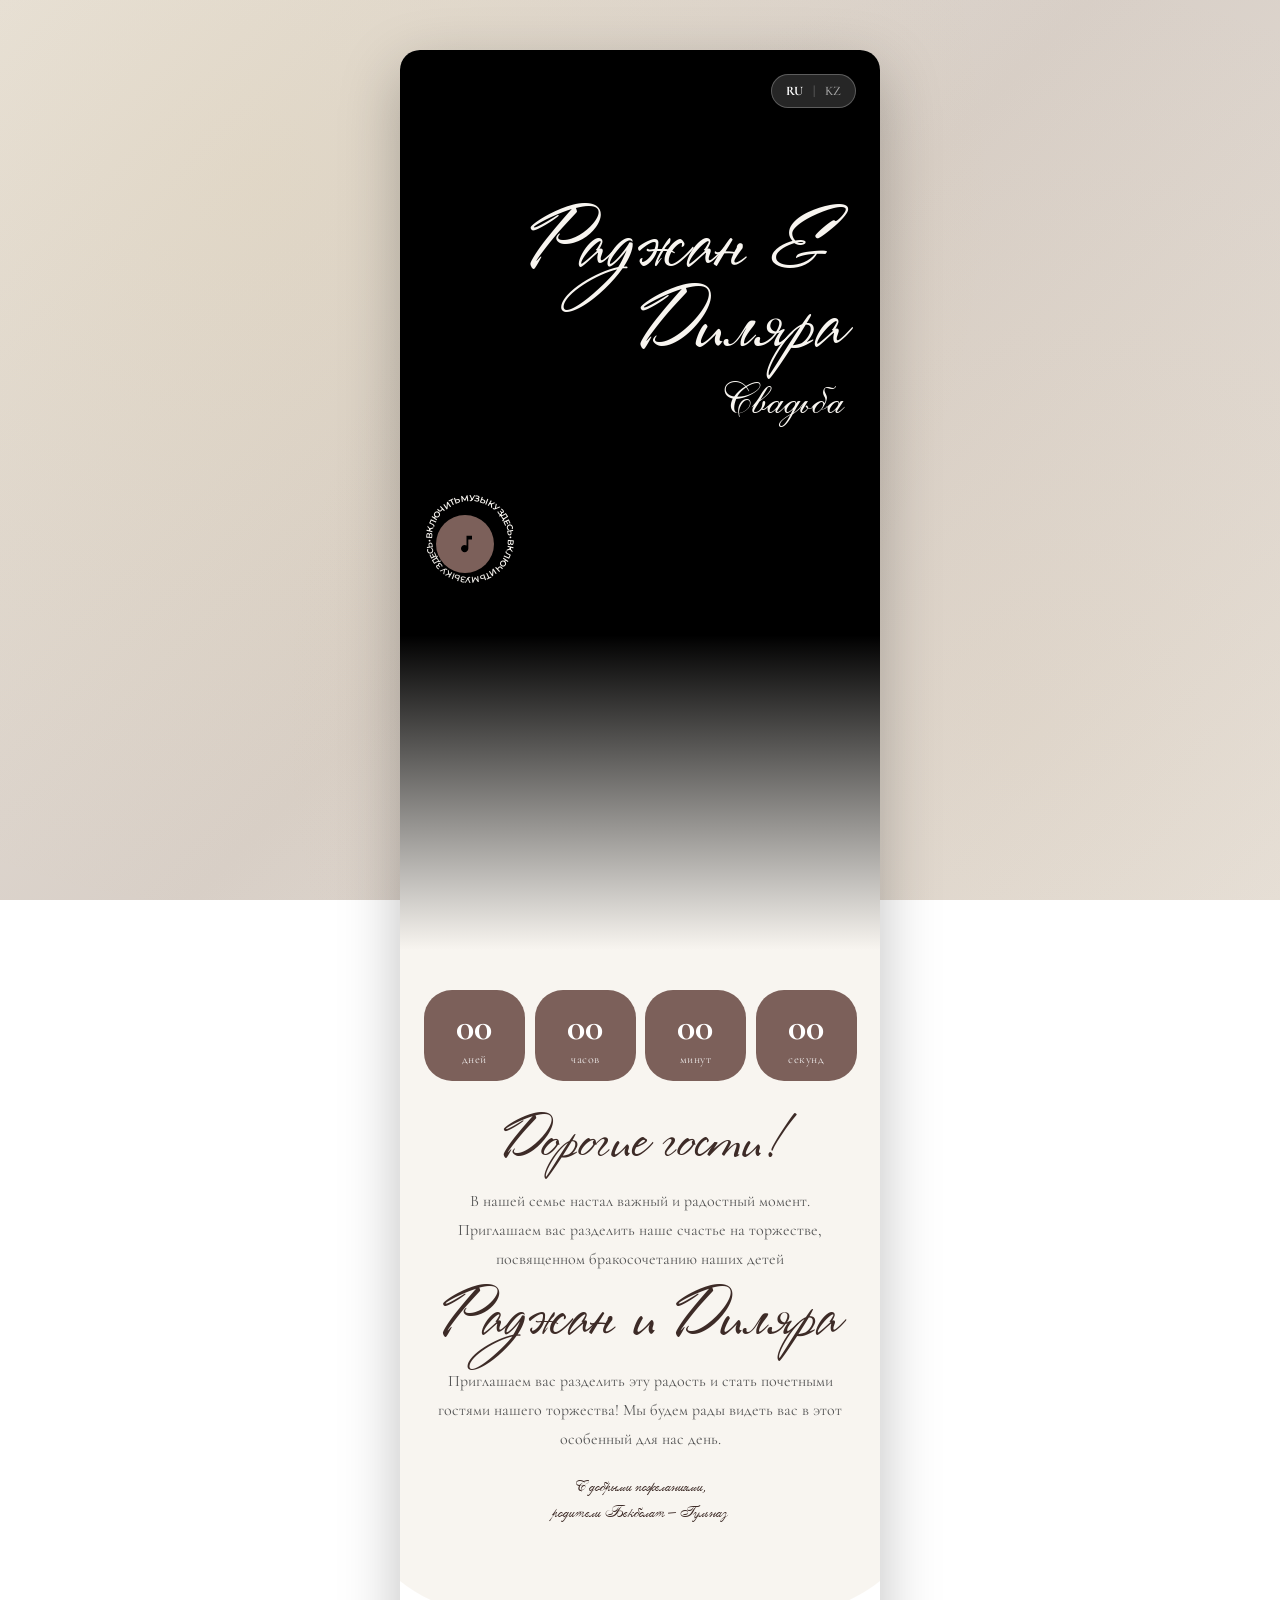
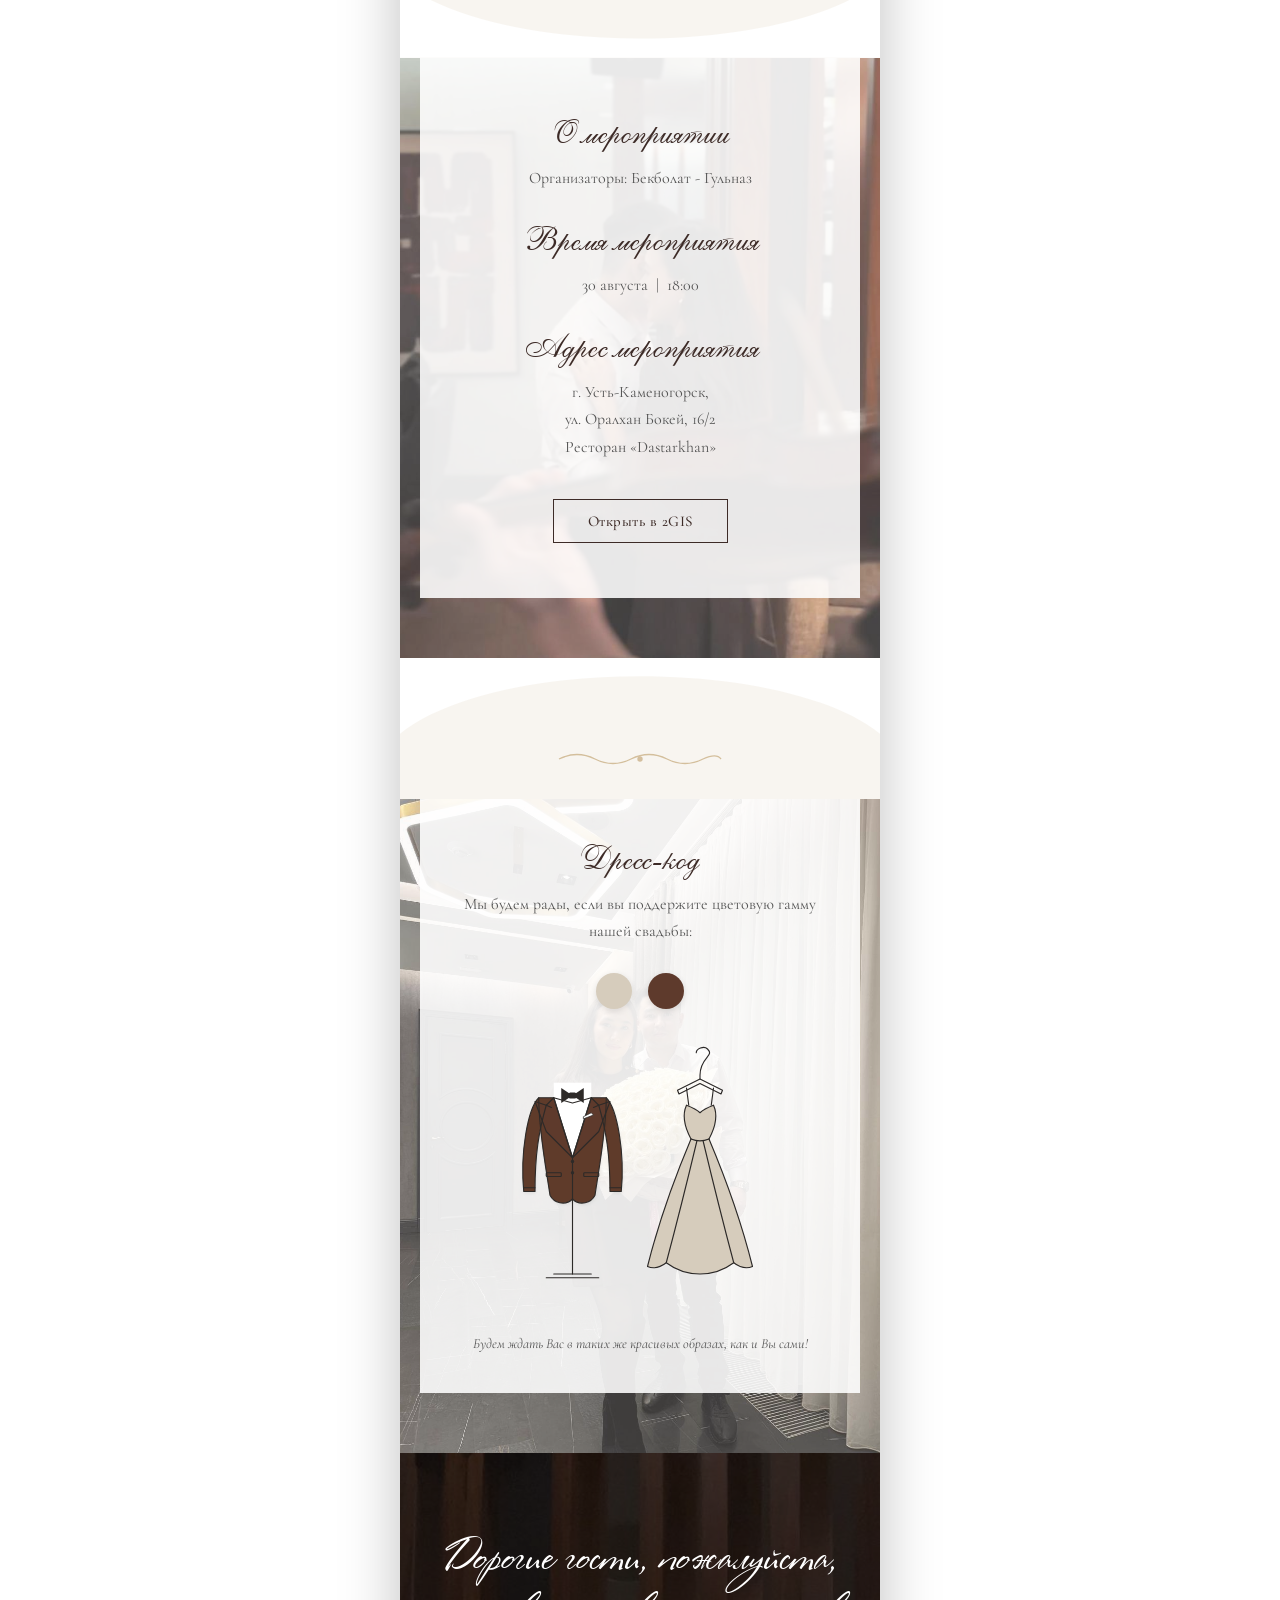
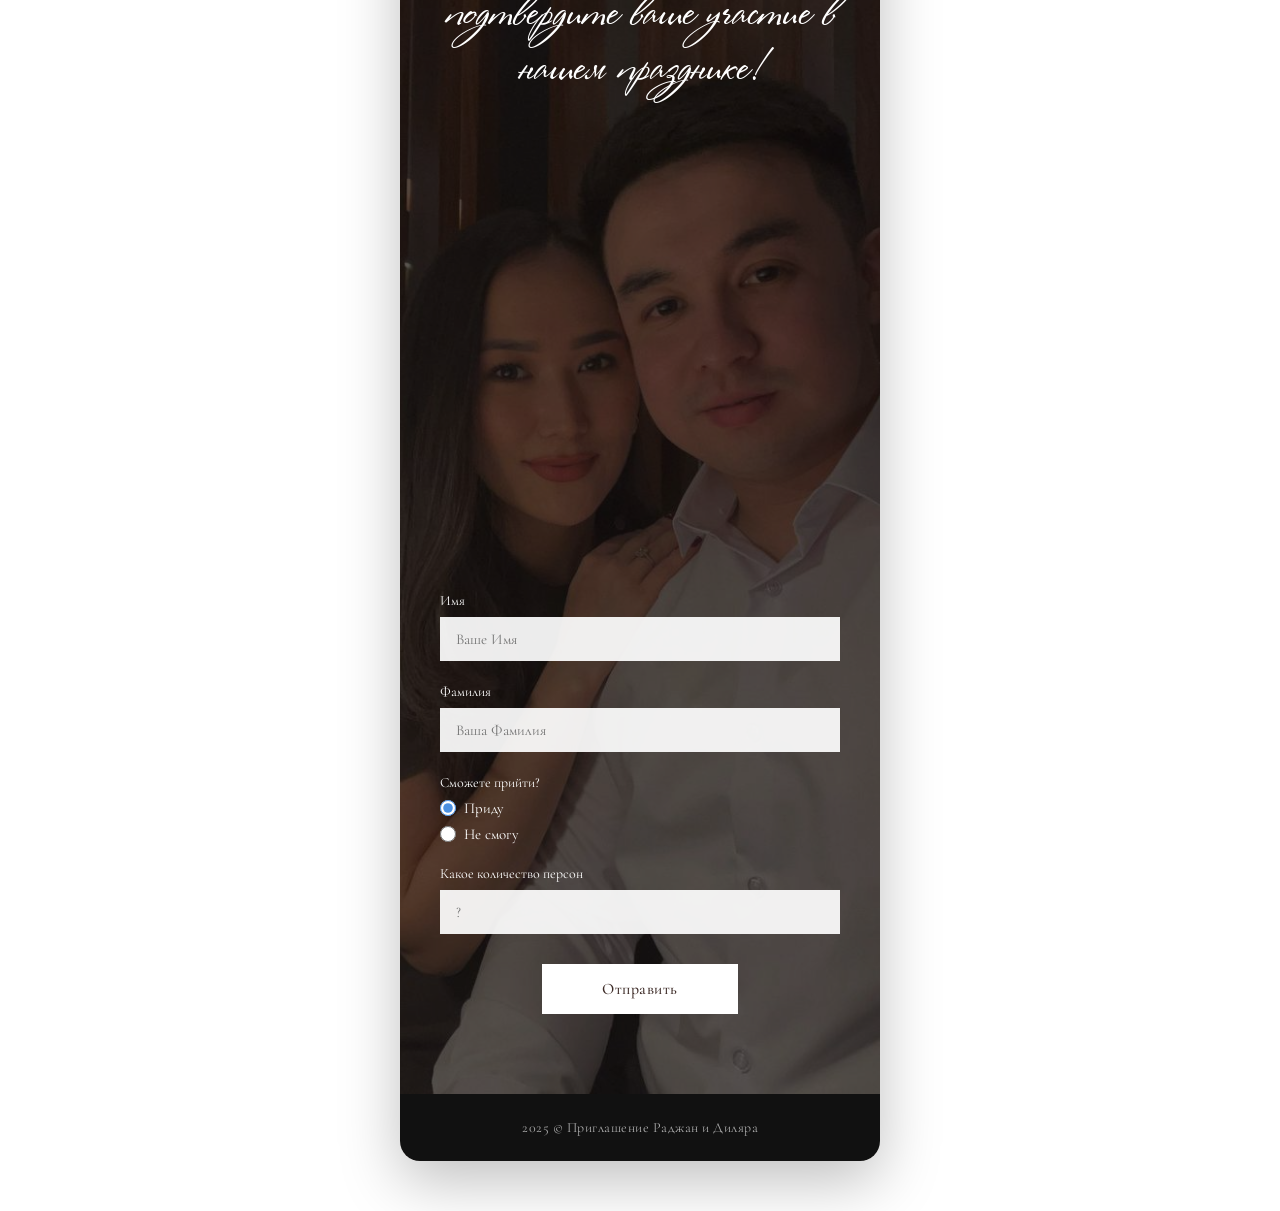
==== index.html @ 09e5c639 "Add files via upload" ====
<!DOCTYPE html>
<html lang="ru">

<head>
    <meta charset="UTF-8">
    <meta name="viewport" content="width=device-width, initial-scale=1.0">
    <title>Свадьба - Раджан и Диляра</title>
    <meta name="description" content="Уважаемые гости! Приглашаем вас на свадьбу Раджана и Диляры. Чтобы увидеть приглашение просим вас нажать на ссылку и листать вниз">
    
    <!-- Open Graph / Social Media -->
    <meta property="og:type" content="website">
    <meta property="og:title" content="Свадьба Раджана и Диляры">
    <meta property="og:description" content="Уважаемые гости! Приглашаем вас на свадьбу Раджана и Диляры. Чтобы увидеть приглашение просим вас нажать на ссылку и листать вниз">
    <meta property="og:image" content="photo11.jpg">

    <!-- Google Fonts -->
    <link rel="preconnect" href="https://fonts.googleapis.com">
    <link rel="preconnect" href="https://fonts.gstatic.com" crossorigin>
    <link
        href="https://fonts.googleapis.com/css2?family=Cormorant+Garamond:ital,wght@0,400;0,500;0,600;0,700;1,400&family=Great+Vibes&family=Marck+Script&family=Playfair+Display:ital,wght@0,400;0,600;1,400&family=Montserrat:wght@300;400;500;600&display=swap"
        rel="stylesheet">

    <link rel="stylesheet" href="style.css">
</head>

<body>
    <div class="app-container">

        <!-- ===== LANGUAGE SWITCHER ===== -->
        <div class="lang-switcher fade-in">
            <a href="index.html" class="active">RU</a>
            <span>|</span>
            <a href="index_kz.html">KZ</a>
        </div>

        <!-- ===== HERO ===== -->
        <section class="hero">
            <video autoplay muted loop playsinline class="hero-video">
                <source src="video1.mp4" type="video/mp4">
            </video>
            <div class="hero-text">
                <h2 class="hero-name">Раджан & Диляра</h2>
                <h1 class="hero-title">Свадьба</h1>

                <!-- Круговой плеер -->
                <div class="player-wrap">
                    <div class="circle-text-ring">
                        <svg viewBox="0 0 120 120" width="120" height="120">
                            <defs>
                                <path id="cp" d="M60,60 m-38,0 a38,38 0 1,1 76,0 a38,38 0 1,1 -76,0"></path>
                            </defs>
                            <text font-size="8.5" font-family="Montserrat,sans-serif" font-weight="600" fill="#f8f5f0">
                                <textPath href="#cp" startOffset="0" textLength="238.5" lengthAdjust="spacing">ВКЛЮЧИТЬ
                                    МУЗЫКУ ЗДЕСЬ • ВКЛЮЧИТЬ МУЗЫКУ ЗДЕСЬ •</textPath>
                            </text>
                        </svg>
                    </div>
                    <button id="music-btn" class="play-btn" aria-label="Воспроизвести музыку">
                        <svg class="icon-play-svg" viewBox="0 0 24 24">
                            <!-- Иконка ноты -->
                            <path
                                d="M12 3v10.55c-.59-.34-1.27-.55-2-.55-2.21 0-4 1.79-4 4s1.79 4 4 4 4-1.79 4-4V7h4V3h-6z"
                                fill="currentColor" />
                        </svg>
                        <svg class="icon-pause-svg hidden" viewBox="0 0 24 24">
                            <rect x="6" y="5" width="4" height="14" />
                            <rect x="14" y="5" width="4" height="14" />
                        </svg>
                    </button>
                    <audio id="bg-music" loop>
                        <source src="music.mp3" type="audio/mpeg">
                    </audio>
                </div>
            </div>
        </section>

        <!-- ===== COUNTDOWN + INVITATION ===== -->
        <section class="white-section">
            <!-- Таймер -->
            <div class="timer" id="timer">
                <div class="timer-item"><span id="days">00</span>
                    <p>дней</p>
                </div>
                <div class="timer-item"><span id="hours">00</span>
                    <p>часов</p>
                </div>
                <div class="timer-item"><span id="minutes">00</span>
                    <p>минут</p>
                </div>
                <div class="timer-item"><span id="seconds">00</span>
                    <p>секунд</p>
                </div>
            </div>

            <!-- Текст приглашения -->
            <div class="invitation-text">
                <h3 class="script-heading">Дорогие гости!</h3>
                <p>В нашей семье настал важный и радостный момент. Приглашаем вас разделить наше счастье на торжестве, посвященном бракосочетанию наших детей
                </p>
                <div class="bride-name-inline">Раджан и Диляра</div>
                <p>Приглашаем вас разделить эту радость и стать почетными гостями нашего торжества! Мы будем рады видеть вас в этот особенный для нас день.</p>
                <p class="parents-sig">С добрыми пожеланиями,<br>родители Бекболат — Гульназ</p>
            </div>
        </section>

        <!-- Волна вниз -->
        <div class="wave-divider">
            <svg viewBox="0 0 500 80" preserveAspectRatio="none" xmlns="http://www.w3.org/2000/svg">
                <path d="M0,0 C100,80 400,80 500,0 L500,80 L0,80 Z" fill="#ffffff" />
            </svg>
        </div>

        <!-- ===== DETAILS (INFO CARD ON PHOTO) ===== -->
        <section class="details-section">
            <div class="details-card">
                <h3 class="serif-heading">О мероприятии</h3>
                <p class="detail-line">Организаторы: Бекболат - Гульназ</p>

                <h3 class="serif-heading">Время мероприятия</h3>
                <p class="detail-line">30 августа &nbsp;|&nbsp; 18:00</p>

                <h3 class="serif-heading">Адрес мероприятия</h3>
                <p class="detail-line">г. Усть-Каменогорск,<br>ул. Оралхан Бокей, 16/2<br>Ресторан «Dastarkhan»</p>

                <a href="https://2gis.kz/ustkam/search/Оралхан%20Бокей%2016%2F2" target="_blank" class="btn-map">Открыть
                    в 2GIS</a>
            </div>
        </section>

        <!-- Волна вверх -->
        <div class="wave-divider wave-up">
            <svg viewBox="0 0 500 80" preserveAspectRatio="none" xmlns="http://www.w3.org/2000/svg">
                <path d="M0,80 C100,0 400,0 500,80 L500,0 L0,0 Z" fill="#ffffff" />
            </svg>
        </div>

        <!-- Декоративный разделитель (завитки) -->
        <div class="ornament-divider">
            <svg viewBox="0 0 200 30" xmlns="http://www.w3.org/2000/svg" width="180" height="30">
                <path d="M10,15 Q30,5 50,15 Q70,25 90,15 Q110,5 130,15 Q150,25 170,15 Q185,8 190,15" fill="none"
                    stroke="#c5a87a" stroke-width="1.5" opacity="0.7" />
                <circle cx="100" cy="15" r="3" fill="#c5a87a" opacity="0.7" />
            </svg>
        </div>

        <!-- ===== DRESS CODE ===== -->
        <section class="dresscode-section fade-in">
            <div class="detail-card-dresscode">
                <h3 class="serif-heading">Дресс-код</h3>
                <p class="detail-line">Мы будем рады, если вы поддержите цветовую гамму нашей свадьбы:</p>
                
                <div class="color-palette">
                    <div class="color-swatch" style="background:#D6CCBC;" title="Бежевый"></div>
                    <div class="color-swatch" style="background:#5E3A2C;" title="Шоколад"></div>
                </div>

                <svg id="dresscode-svg" class="dresscode-svg" viewBox="0 0 400 400" width="100%">
                    <defs>
                        <filter id="shadow" x="-10%" y="-10%" width="120%" height="120%">
                            <feDropShadow dx="1" dy="2" stdDeviation="2" flood-opacity="0.08"/>
                        </filter>
                    </defs>

                    <!-- ====== МУЖСКОЙ КОСТЮМ (слева) ====== -->
                    <!-- ЗАЛИВКИ ПИДЖАКА -->
                    <!-- Рукава -->
                    <path class="dresscode-fill" fill="#5E3A2C" d="M 65 105 C 50 120, 40 180, 45 230 L 60 230 C 60 180, 65 150, 75 115 Z" filter="url(#shadow)"/>
                    <path class="dresscode-fill" fill="#5E3A2C" d="M 155 105 C 170 120, 180 180, 175 230 L 160 230 C 160 180, 155 150, 145 115 Z" filter="url(#shadow)"/>
                    <!-- Корпус пиджака -->
                    <path class="dresscode-fill" fill="#5E3A2C" d="M 65 105 C 65 150, 75 200, 80 235 C 85 245, 100 250, 110 240 C 120 250, 135 245, 140 235 C 145 200, 155 150, 155 105 L 135 105 L 110 185 L 85 105 Z" filter="url(#shadow)"/>
                    <!-- Лацканы -->
                    <path class="dresscode-fill" fill="#5E3A2C" d="M 110 185 L 85 105 L 75 115 L 60 110 L 75 150 Z"/>
                    <path class="dresscode-fill" fill="#5E3A2C" d="M 110 185 L 135 105 L 145 115 L 160 110 L 145 150 Z"/>

                    <!-- КОНТУРЫ -->
                    <g fill="none" stroke="#2d2a28" stroke-width="1.5" stroke-linejoin="round" stroke-linecap="round">
                        <!-- Рубашка -->
                        <polygon fill="#ffffff" stroke="none" points="85,105 110,185 135,105 135,85 85,85"/>
                        <path fill="#ffffff" d="M 85 105 L 110 112 L 135 105"/>
                        
                        <!-- Галстук-бабочка -->
                        <path fill="#2d2a28" stroke="none" d="M 110 102 L 95 92 L 95 112 Z"/>
                        <path fill="#2d2a28" stroke="none" d="M 110 102 L 125 92 L 125 112 Z"/>
                        <rect x="105" y="98" width="10" height="8" rx="2" fill="#2d2a28" stroke="none"/>

                        <!-- Контур рукавов -->
                        <path d="M 65 105 C 50 120, 40 180, 45 230 L 60 230 C 60 180, 65 150, 75 115"/>
                        <path d="M 155 105 C 170 120, 180 180, 175 230 L 160 230 C 160 180, 155 150, 145 115"/>

                        <!-- Контур корпуса -->
                        <path d="M 65 105 C 65 150, 75 200, 80 235 C 85 245, 100 250, 110 240 C 120 250, 135 245, 140 235 C 145 200, 155 150, 155 105 L 135 105 L 110 185 L 85 105 Z"/>

                        <!-- Центральная линия -->
                        <line x1="110" y1="185" x2="110" y2="240"/>

                        <!-- Контур лацканов -->
                        <path d="M 110 185 L 85 105 L 75 115 L 60 110 L 75 150 Z"/>
                        <path d="M 110 185 L 135 105 L 145 115 L 160 110 L 145 150 Z"/>

                        <!-- Деталь воротника -->
                        <line x1="75" y1="115" x2="82" y2="118"/>
                        <line x1="145" y1="115" x2="138" y2="118"/>

                        <!-- Нагрудный платок -->
                        <path fill="#ffffff" stroke-width="1" d="M 125 130 L 135 125 L 138 128 L 125 133 Z"/>
                        
                        <!-- Карманы -->
                        <rect x="75" y="205" width="20" height="5" rx="1"/>
                        <rect x="125" y="205" width="20" height="5" rx="1"/>

                        <!-- Пуговицы -->
                        <circle cx="110" cy="190" r="2.2" fill="#2d2a28" stroke="none"/>
                        <circle cx="110" cy="205" r="2.2" fill="#2d2a28" stroke="none"/>

                        <!-- Манжеты -->
                        <line x1="45" y1="225" x2="60" y2="225"/>
                        <line x1="175" y1="225" x2="160" y2="225"/>

                        <!-- Подставка (манекен/вешалка снизу) -->
                        <line x1="110" y1="240" x2="110" y2="340"/>
                        <line x1="85" y1="340" x2="135" y2="340"/>
                        <line x1="75" y1="345" x2="145" y2="345"/>
                    </g>

                    <!-- ====== ЖЕНСКОЕ ПЛАТЬЕ (справа) ====== -->

                    <!-- ЗАЛИВКИ ПЛАТЬЯ (меняются при клике) -->
                    <path class="dresscode-fill" fill="#D6CCBC" d="M 262 115 Q 275 120 280 125 Q 285 120 298 115 C 305 130, 300 145, 292 160 Q 280 165 268 160 C 260 145, 255 130, 262 115 Z" />
                    <path class="dresscode-fill" fill="#D6CCBC" d="M 268 160 Q 280 165 292 160 Q 330 250 350 330 Q 338 335 325 325 Q 305 340 280 340 Q 255 340 235 325 Q 222 335 210 330 Q 230 250 268 160 Z" />

                    <!-- КОНТУРЫ ПЛАТЬЯ -->
                    <g fill="none" class="dresscode-stroke" stroke="#2b2827" stroke-width="1.5" stroke-linejoin="round" stroke-linecap="round">
                        <path d="M 280 80 L 280 75 C 280 50, 300 50, 290 40 C 285 35, 275 40, 275 45" />
                        <polygon points="280,80 250,95 252,100 280,86 308,100 310,95" />
                        <line x1="262" y1="92" x2="265" y2="115" />
                        <line x1="298" y1="92" x2="295" y2="115" />
                        <path d="M 262 115 Q 275 120 280 125 Q 285 120 298 115" />
                        <path d="M 262 115 C 255 130, 260 145, 268 160" />
                        <path d="M 298 115 C 305 130, 300 145, 292 160" />
                        <path d="M 268 160 Q 280 165 292 160" />
                        <path d="M 268 160 Q 230 250 210 330" />
                        <path d="M 292 160 Q 330 250 350 330" />
                        <path d="M 210 330 Q 222 335 235 325 Q 255 340 280 340 Q 305 340 325 325 Q 338 335 350 330" />
                        <path d="M 276 162 Q 255 250 235 325" />
                        <path d="M 284 162 Q 305 250 325 325" />
                    </g>
                </svg>

                <p class="dress-note">Будем ждать Вас в таких же красивых образах, как и Вы сами!</p>
            </div>
        </section>


        <!-- ===== RSVP (FORM ON PHOTO) ===== -->
        <section class="rsvp-section">
            <div class="rsvp-inner">
                <h2 class="rsvp-title">Дорогие гости, пожалуйста, подтвердите ваше участие в нашем празднике!</h2>

                <form id="rsvp-form">
                    <div class="field-group">
                        <label>Имя</label>
                        <input type="text" id="first-name" name="first_name" placeholder="Ваше Имя" required>
                    </div>

                    <div class="field-group">
                        <label>Фамилия</label>
                        <input type="text" id="last-name" name="last_name" placeholder="Ваша Фамилия" required>
                    </div>

                    <div class="field-group">
                        <label>Сможете прийти?</label>
                        <label class="radio-row">
                            <input type="radio" name="attendance" value="Приду" checked>
                            <span class="radio-dot"></span> Приду
                        </label>
                        <label class="radio-row">
                            <input type="radio" name="attendance" value="Не смогу">
                            <span class="radio-dot"></span> Не смогу
                        </label>
                    </div>

                    <div class="field-group" id="persons-group">
                        <label>Какое количество персон</label>
                        <input type="number" id="persons" name="persons" placeholder="?" min="1">
                    </div>

                    <div class="submit-wrap">
                        <button type="submit" class="btn-submit">Отправить</button>
                    </div>
                </form>

                <div id="form-success" class="hidden success-msg">
                    <p>Спасибо! Ваш ответ успешно записан. 🎉</p>
                </div>
            </div>
        </section>

        <!-- ===== FOOTER ===== -->
        <footer class="site-footer">
            <p>2025 © Приглашение Раджан и Диляра</p>
        </footer>

    </div><!-- /app-container -->

    <script src="script.js"></script>
</body>

</html>
---- style.css ----
/*
  style.css — Максимально похоже на https://online-shaqyru.kz/ru/uzatu/aq-bosaga/
*/

/* ============================
   @font-face для казахских шрифтов
   ============================ */
@font-face {
    font-family: 'KZ Rosa Marena';
    src: url('kz_rosa.ttf') format('truetype');
    font-weight: normal;
    font-style: normal;
}

@font-face {
    font-family: 'AsylbekM02Shelley';
    src: url('asylbek.ttf') format('truetype');
    font-weight: normal;
    font-style: normal;
}

@font-face {
    font-family: 'KZ Cavaler';
    src: url('kz_cavaler.ttf') format('truetype');
    font-weight: normal;
    font-style: normal;
}

/* ============================
   CSS Переменные
   ============================ */
:root {
    --brown: #7c605a;
    /* таймер, акцент */
    --dark-text: #3d2b27;
    /* основной тёмный текст */
    --body-text: #555555;
    --white: #ffffff;
    --bg-cream: #f8f5f0;
    /* кремовый фон белой секции */
    --gold: #c5a87a;
    /* декоративный золотистый */
    --font-script: 'KZ Rosa Marena', 'Great Vibes', cursive;
    --font-script2: 'AsylbekM02Shelley', 'Marck Script', cursive;
    --font-serif: 'Playfair Display', serif;
    --font-sans: 'Cormorant Garamond', serif;
}

/* ============================
   Базовые стили
   ============================ */
* {
    margin: 0;
    padding: 0;
    box-sizing: border-box;
}

body {
    background-color: #e0dbd5;
    font-family: var(--font-sans);
    display: flex;
    justify-content: center;
}

.app-container {
    width: 100%;
    max-width: 480px;
    background: var(--bg-cream);
    min-height: 100vh;
    box-shadow: 0 0 40px rgba(0, 0, 0, 0.18);
    position: relative;
    overflow-x: hidden;
    overflow-y: auto;
}

.hidden {
    display: none !important;
}

/* ============================
   Language Switcher
   ============================ */
.lang-switcher {
    position: absolute;
    top: 24px;
    right: 24px;
    z-index: 100;
    display: flex;
    gap: 10px;
    align-items: center;
    background: rgba(255, 255, 255, 0.15);
    backdrop-filter: blur(6px);
    -webkit-backdrop-filter: blur(6px);
    padding: 8px 14px;
    border-radius: 20px;
    font-family: var(--font-sans);
    font-size: 13px;
    font-weight: 500;
    color: #fff;
    border: 1px solid rgba(255, 255, 255, 0.25);
}

.lang-switcher a {
    color: #fff;
    text-decoration: none;
    transition: opacity 0.3s;
    opacity: 0.6;
}

.lang-switcher a.active {
    opacity: 1;
    font-weight: 700;
}

.lang-switcher a:hover {
    opacity: 1;
}

.lang-switcher span {
    opacity: 0.4;
}

/* ============================
   HERO — Главный экран с фото
   ============================ */
.hero {
    position: relative;
    width: 100%;
    height: 100vh;
    min-height: 550px;
    background: #000;
    display: flex;
    align-items: flex-start;
    justify-content: flex-end;
    padding: 0;
    overflow: hidden;
}

.hero-video {
    position: absolute;
    top: 0;
    left: 0;
    width: 100%;
    height: 100%;
    object-fit: cover;
    z-index: 1;
    pointer-events: none; /* Убирает системную кнопку плей на мобильных */
}

/* Скрываем стандартные контролы видео, если они вдруг появятся */
.hero-video::-webkit-media-controls {
    display: none !important;
}
.hero-video::-webkit-media-controls-start-playback-button {
    display: none !important;
}
.hero-video::-webkit-media-controls-overlay-play-button {
    display: none !important;
}

/* Лёгкий светлый градиент снизу, как на оригинале */
.hero::after {
    content: '';
    position: absolute;
    bottom: 0;
    left: 0;
    right: 0;
    height: 35%;
    background: linear-gradient(transparent, var(--bg-cream));
    pointer-events: none;
}

.hero-text {
    position: relative;
    z-index: 2;
    text-align: right;
    padding: 140px 28px 60px 28px; /* Добавили отступ слева */
    display: flex;
    flex-direction: column;
    align-items: flex-end;
    width: 100%; /* Занимает всю ширину для управления элементами */
}

.hero-name {
    font-family: var(--font-script);
    font-size: 72px;
    font-weight: 400;
    line-height: 1;
    color: var(--bg-cream);
    margin-bottom: 4px;
    text-shadow: 2px 2px 6px rgba(0, 0, 0, 0.5);
}

.hero-title {
    font-family: var(--font-script2);
    font-size: 40px;
    font-weight: 400;
    color: var(--bg-cream);
    margin-bottom: 30px;
    text-shadow: 2px 2px 6px rgba(0, 0, 0, 0.5);
}

/* ============================
   Плеер — круговой вращающийся
   ============================ */
.player-wrap {
    position: relative;
    width: 120px;
    height: 120px;
    display: flex;
    align-items: center;
    justify-content: center;
    align-self: flex-start; /* Переносим кнопку влево */
    margin-top: 20px;
}

.circle-text-ring {
    position: absolute;
    top: 0;
    left: 0;
    width: 120px;
    height: 120px;
    animation: spin 12s linear infinite;
    pointer-events: none;
}

@keyframes spin {
    from {
        transform: rotate(0deg);
    }

    to {
        transform: rotate(360deg);
    }
}

.play-btn {
    position: relative;
    z-index: 10;
    width: 52px;
    height: 52px;
    border-radius: 50%;
    background: var(--brown);
    border: none;
    cursor: pointer;
    display: flex;
    align-items: center;
    justify-content: center;
    box-shadow: 0 4px 16px rgba(0, 0, 0, 0.25);
    transition: transform 0.2s;
}

.play-btn:hover {
    transform: scale(1.08);
}

.play-btn svg {
    fill: #fff;
    width: 22px;
    height: 22px;
}

.play-btn .icon-play-svg {
    transform: translateX(1.5px);
}

.play-btn.playing {
    animation: pulse-btn 2s ease-in-out infinite;
}

@keyframes pulse-btn {

    0%,
    100% {
        box-shadow: 0 0 0 0 rgba(124, 96, 90, 0.7);
    }

    50% {
        box-shadow: 0 0 0 12px rgba(124, 96, 90, 0);
    }
}

/* ============================
   Белая секция (таймер + текст)
   ============================ */
.white-section {
    background: var(--bg-cream);
    padding: 40px 24px 0;
    text-align: center;
}

/* Таймер — тёмно-коричневые скруглённые pill */
.timer {
    display: flex;
    gap: 10px;
    justify-content: center;
    margin-bottom: 36px;
}

.timer-item {
    background: var(--brown);
    border-radius: 22px;
    flex: 1;
    padding: 14px 6px 12px;
    min-width: 60px;
}

.timer-item span {
    font-family: var(--font-sans);
    font-size: 30px;
    font-weight: 700;
    color: var(--white);
    display: block;
    line-height: 1;
}

.timer-item p {
    font-size: 11px;
    color: rgba(255, 255, 255, 0.85);
    margin-top: 6px;
    text-transform: lowercase;
    letter-spacing: 0.5px;
}

/* Текст приглашения */
.invitation-text {
    padding: 0 8px 40px;
    font-size: 15px;
    color: var(--body-text);
    line-height: 1.8;
}

.invitation-text p {
    margin-bottom: 16px;
}

.script-heading {
    font-family: var(--font-script);
    font-size: 48px;
    font-weight: 400;
    color: var(--dark-text);
    margin-bottom: 14px;
    line-height: 1;
}

.bride-name-inline {
    font-family: var(--font-script);
    font-size: 52px;
    color: var(--dark-text);
    margin: 8px 0 14px;
    line-height: 1;
}

.parents-sig {
    font-family: var(--font-script2);
    font-size: 22px;
    color: var(--dark-text);
    line-height: 1.6;
    margin-top: 20px;
}

/* ============================
   Волновые разделители
   ============================ */
.wave-divider {
    width: 100%;
    display: block;
    line-height: 0;
}

.wave-divider svg {
    width: 100%;
    display: block;
}

.wave-up {
    margin-top: -1px;
}

/* ============================
   Декоративный разделитель (SVG-завитки)
   ============================ */
.ornament-divider {
    background: var(--bg-cream);
    text-align: center;
    padding: 10px 0 20px;
}

/* ============================
   DETAILS — Карточка поверх фото
   ============================ */
.details-section {
    position: relative;
    background: url('photo2.jpg') center center / cover no-repeat;
    background-attachment: local;
    padding: 0 0 60px;
}

.details-section::before {
    content: '';
    position: absolute;
    inset: 0;
    background: rgba(245, 240, 235, 0.25);
}

.details-card {
    position: relative;
    z-index: 2;
    background: rgba(255, 255, 255, 0.88);
    margin: 0 20px;
    padding: 40px 28px;
    text-align: center;
}

.serif-heading {
    font-family: var(--font-script2);
    font-size: 28px;
    color: var(--dark-text);
    margin-bottom: 10px;
    font-weight: 400;
}

.detail-line {
    font-size: 15px;
    color: var(--body-text);
    line-height: 1.7;
    margin-bottom: 28px;
    font-weight: 400;
}

.btn-map {
    display: inline-block;
    margin-top: 10px;
    padding: 10px 28px;
    border: 1.5px solid var(--dark-text);
    color: var(--dark-text);
    text-decoration: none;
    font-family: var(--font-sans);
    font-size: 14px;
    font-weight: 500;
    letter-spacing: 0.5px;
    background: transparent;
    transition: all 0.2s;
    cursor: pointer;
}

.btn-map:hover {
    background: var(--dark-text);
    color: var(--white);
}

/* ============================
   RSVP — Форма поверх фото
   ============================ */
.rsvp-section {
    position: relative;
    background: url('photo11.jpg') center 20% / cover no-repeat;
    background-attachment: local;
    padding: 60px 24px 80px; /* Уменьшили отступ сверху, чтобы заголовок был над головами */
    display: flex;
    flex-direction: column;
    justify-content: flex-start;
}

.rsvp-section::before {
    content: '';
    position: absolute;
    inset: 0;
    background: rgba(20, 15, 15, 0.58);
}

.rsvp-inner {
    position: relative;
    z-index: 2;
    max-width: 440px;
    margin: 0 auto;
}

.rsvp-title {
    font-family: var(--font-script);
    font-size: 34px;
    font-weight: 400;
    color: var(--white);
    line-height: 1.3;
    margin-bottom: 55vh; /* Огромный отступ под заголовком, чтобы пропустить лица */
    text-align: center;
}

/* Поля формы */
.field-group {
    margin-bottom: 22px;
}

.field-group label:first-child,
.field-group>label:not(.radio-row) {
    display: block;
    color: var(--white);
    font-size: 14px;
    font-weight: 400;
    margin-bottom: 8px;
    font-family: var(--font-sans);
}

.field-group input[type="text"],
.field-group input[type="number"] {
    width: 100%;
    padding: 13px 16px;
    background: rgba(255, 255, 255, 0.92);
    border: none;
    font-size: 15px;
    font-family: var(--font-sans);
    color: #333;
    outline: none;
}

.field-group input:focus {
    background: #fff;
    box-shadow: 0 0 0 2px rgba(255, 255, 255, 0.5);
}

/* Радиокнопки */
.radio-row {
    display: flex;
    align-items: center;
    gap: 8px;
    color: var(--white);
    font-size: 15px;
    margin-bottom: 8px;
    cursor: pointer;
}

.radio-row input[type="radio"] {
    accent-color: #4a90e2;
    width: 16px;
    height: 16px;
    cursor: pointer;
}

.radio-dot {
    display: none;
}

/* не нужен, используем нативный radio */

/* Кнопка отправить */
.submit-wrap {
    text-align: center;
    margin-top: 30px;
}

.btn-submit {
    background: var(--white);
    color: var(--dark-text);
    border: none;
    padding: 13px 50px;
    font-family: var(--font-sans);
    font-size: 15px;
    font-weight: 500;
    cursor: pointer;
    transition: background 0.2s;
    letter-spacing: 0.5px;
}

.btn-submit:hover {
    background: #f0ebe5;
}

.success-msg {
    text-align: center;
    color: var(--white);
    font-size: 18px;
    padding: 30px 0;
    font-family: var(--font-script);
}

/* ============================
   Footer
   ============================ */
.site-footer {
    background: #111;
    color: rgba(255, 255, 255, 0.65);
    text-align: center;
    padding: 20px;
    font-family: var(--font-sans);
    font-size: 13px;
    letter-spacing: 0.5px;
}

/* ====================================================
   АНИМАЦИИ
   ==================================================== */

/* ── 1. Появление всего контейнера при загрузке ── */
@keyframes page-enter {
    from {
        opacity: 0;
        transform: translateY(12px);
    }

    to {
        opacity: 1;
        transform: translateY(0);
    }
}

.app-container {
    animation: page-enter 0.9s ease forwards;
}

/* ── 2. Hero: имя и подзаголовок скользят справа ── */
@keyframes slide-in-right {
    from {
        opacity: 0;
        transform: translateX(60px);
    }

    to {
        opacity: 1;
        transform: translateX(0);
    }
}

.hero-name {
    animation: slide-in-right 1.1s cubic-bezier(0.22, 0.61, 0.36, 1) 0.3s both;
}

.hero-title {
    animation: slide-in-right 1.1s cubic-bezier(0.22, 0.61, 0.36, 1) 0.55s both;
}

/* ── 3. Плеер появляется снизу ── */
@keyframes pop-up {
    from {
        opacity: 0;
        transform: scale(0.6) translateY(20px);
    }

    to {
        opacity: 1;
        transform: scale(1) translateY(0);
    }
}

.player-wrap {
    animation: pop-up 0.9s cubic-bezier(0.34, 1.56, 0.64, 1) 0.85s both;
}

/* ── 4. Таймер — ячейки по очереди ── */
@keyframes timer-pop {
    from {
        opacity: 0;
        transform: scale(0.5) translateY(15px);
    }

    to {
        opacity: 1;
        transform: scale(1) translateY(0);
    }
}

.timer-item:nth-child(1) {
    animation: timer-pop 0.7s cubic-bezier(0.34, 1.56, 0.64, 1) 0.1s both;
}

.timer-item:nth-child(2) {
    animation: timer-pop 0.7s cubic-bezier(0.34, 1.56, 0.64, 1) 0.25s both;
}

.timer-item:nth-child(3) {
    animation: timer-pop 0.7s cubic-bezier(0.34, 1.56, 0.64, 1) 0.4s both;
}

.timer-item:nth-child(4) {
    animation: timer-pop 0.7s cubic-bezier(0.34, 1.56, 0.64, 1) 0.55s both;
}

/* ── 5. Смена секунды — легкий тик ── */
@keyframes tick {
    0% {
        transform: translateY(0);
        opacity: 1;
    }

    30% {
        transform: translateY(-5px);
        opacity: 0.3;
    }

    60% {
        transform: translateY(5px);
        opacity: 0.3;
    }

    100% {
        transform: translateY(0);
        opacity: 1;
    }
}

.timer-tick {
    animation: tick 0.32s ease;
}

/* ── 6. Scroll fade-in ── */
.fade-in {
    opacity: 0;
    transform: translateY(40px);
    transition: opacity 0.85s ease, transform 0.85s ease;
}

.fade-in.visible {
    opacity: 1;
    transform: translateY(0);
}

/* ── 7. Скрипт-заголовки и имя невесты ── */
@keyframes fade-scale {
    from {
        opacity: 0;
        transform: scale(0.85);
    }

    to {
        opacity: 1;
        transform: scale(1);
    }
}

.script-heading {
    animation: fade-scale 1.2s ease 0.2s both;
}

.bride-name-inline {
    animation: fade-scale 1.2s ease 0.4s both;
}

.parents-sig {
    animation: fade-scale 1.2s ease 0.6s both;
}

/* ── 8. Карточка деталей ── */
@keyframes card-rise {
    from {
        opacity: 0;
        transform: translateY(50px);
    }

    to {
        opacity: 1;
        transform: translateY(0);
    }
}

.details-card {
    animation: card-rise 1s cubic-bezier(0.22, 0.61, 0.36, 1) both;
}

/* ── 9. Кнопки — подъём и тень при hover ── */
.btn-map,
.btn-submit {
    transition: transform 0.22s ease, box-shadow 0.22s ease, background 0.22s ease;
}

.btn-map:hover {
    transform: translateY(-3px);
    box-shadow: 0 8px 20px rgba(0, 0, 0, 0.18);
}

.btn-submit:hover {
    transform: translateY(-3px);
    box-shadow: 0 8px 20px rgba(0, 0, 0, 0.2);
    background: #fdf9f5;
}

/* ── 10. Орнамент — мерцание ── */
@keyframes shimmer {

    0%,
    100% {
        opacity: 0.5;
    }

    50% {
        opacity: 1;
    }
}

.ornament-divider svg {
    animation: shimmer 3.5s ease-in-out infinite;
}

/* ── 11. RSVP — элементы выезжают снизу поочередно ── */
@keyframes slide-up {
    from {
        opacity: 0;
        transform: translateY(30px);
    }

    to {
        opacity: 1;
        transform: translateY(0);
    }
}

.rsvp-title {
    animation: slide-up 1s ease 0.2s both;
}

.field-group:nth-child(1) {
    animation: slide-up 0.8s ease 0.35s both;
}

.field-group:nth-child(2) {
    animation: slide-up 0.8s ease 0.5s both;
}

.field-group:nth-child(3) {
    animation: slide-up 0.8s ease 0.65s both;
}

.submit-wrap {
    animation: slide-up 0.8s ease 0.8s both;
}

/* ── 12. Плавающие лепестки (CSS + JS) ── */
.petal {
    position: fixed;
    top: -20px;
    pointer-events: none;
    z-index: 9999;
    font-size: 18px;
    animation: fall linear forwards;
    opacity: 0.85;
}

@keyframes fall {
    0% {
        transform: translateY(0) rotate(0deg) translateX(0);
        opacity: 0.9;
    }

    50% {
        transform: translateY(45vh) rotate(180deg) translateX(25px);
        opacity: 0.7;
    }

    100% {
        transform: translateY(110vh) rotate(360deg) translateX(-15px);
        opacity: 0;
    }
}

/* ====================================================
   АДАПТИВНОСТЬ — планшет, пК, альбомный режим
   ==================================================== */

/* ─ Таблет (600px+) и альбомный смартфон ─ */
@media (min-width: 600px) {

    /* Шире карточка сайта */
    .app-container {
        max-width: 560px;
    }

    .hero-name {
        font-size: 84px;
    }

    .hero-title {
        font-size: 46px;
    }

    .script-heading {
        font-size: 54px;
    }

    .bride-name-inline {
        font-size: 60px;
    }

    .parents-sig {
        font-size: 26px;
    }

    .timer-item {
        padding: 16px 10px 14px;
    }

    .timer-item span {
        font-size: 36px;
    }

    .timer-item p {
        font-size: 12px;
    }

    .rsvp-title {
        font-size: 40px;
    }

    .details-card {
        padding: 50px 40px;
    }

    .serif-heading {
        font-size: 32px;
    }

    .detail-line {
        font-size: 16px;
    }
}

/* ─ Альбомный режим на смартфоне / Hero невысокий ─ */
@media (orientation: landscape) and (max-width: 900px) {

    .hero {
        min-height: 100vh;
        height: 100svh;
        align-items: center;
        justify-content: flex-end;
    }

    .hero-text {
        padding: 60px 32px 60px 0;
    }

    .hero-name {
        font-size: 60px;
    }

    .hero-title {
        font-size: 34px;
    }

    .player-wrap {
        width: 100px;
        height: 100px;
    }

    .circle-text-ring {
        width: 100px;
        height: 100px;
    }

    .white-section {
        padding-top: 30px;
    }

    .timer {
        gap: 8px;
    }

    .timer-item span {
        font-size: 28px;
    }

    .timer-item {
        padding: 12px 6px 10px;
    }
}

/* ─ ПК / планшет от 768px — двухколоночный лэйаут ─ */
@media (min-width: 900px) {

    body {
        background: linear-gradient(135deg, #e8e2db 0%, #d8cfc7 50%, #e8e2db 100%);
        background-attachment: fixed;
        align-items: flex-start;
    }

    /* Обертка-контейнер для полноэкранного десктоп — 2 колонки */
    .outer-layout {
        display: flex;
        gap: 40px;
        justify-content: center;
        align-items: flex-start;
        padding: 40px;
        min-height: 100vh;
    }

    .app-container {
        max-width: 480px;
        border-radius: 20px;
        overflow: hidden;
        box-shadow: 0 20px 60px rgba(0, 0, 0, 0.25);
        margin: 40px auto;
    }

    .hero-name {
        font-size: 80px;
    }

    .hero-title {
        font-size: 44px;
    }

    .hero-text {
        padding: 160px 36px 70px 0;
    }

    /* Плеер — немного крупнее */
    .player-wrap {
        width: 130px;
        height: 130px;
    }

    .circle-text-ring {
        width: 130px;
        height: 130px;
    }

    .play-btn {
        width: 58px;
        height: 58px;
    }

    /* Таймер */
    .timer-item span {
        font-size: 38px;
    }

    .timer-item p {
        font-size: 12px;
    }

    .timer-item {
        padding: 18px 10px 15px;
        border-radius: 28px;
    }

    /* Типографика */
    .script-heading {
        font-size: 56px;
    }

    .bride-name-inline {
        font-size: 64px;
    }

    .parents-sig {
        font-size: 26px;
    }

    .invitation-text p {
        font-size: 16px;
    }

    /* Секция деталей */
    .details-card {
        padding: 55px 50px;
    }

    .serif-heading {
        font-size: 34px;
    }

    .detail-line {
        font-size: 16px;
    }

    .btn-map {
        padding: 12px 34px;
        font-size: 15px;
    }

    /* RSVP */
    .rsvp-section {
        padding: 80px 40px;
    }

    .rsvp-title {
        font-size: 42px;
    }

    .btn-submit {
        padding: 15px 60px;
        font-size: 16px;
    }

    /* Футер */
    .site-footer {
        font-size: 14px;
        padding: 25px;
    }
}

/* ─ Очень широкий экран (1200px+): карточка центрируется с красивым фоном ─ */
@media (min-width: 1200px) {
    body {
        background-image:
            radial-gradient(circle at 20% 20%, rgba(212, 175, 55, 0.08) 0%, transparent 60%),
            radial-gradient(circle at 80% 80%, rgba(197, 168, 122, 0.1) 0%, transparent 60%),
            linear-gradient(135deg, #e8e2db 0%, #d8cfc7 50%, #e8e2db 100%);
    }

    .app-container {
        margin: 50px auto;
    }
}

/* ============================
   DRESS CODE (INTERACTIVE)
   ============================ */
.dresscode-section {
    background: url('photo3.jpg') center center / cover no-repeat;
    background-attachment: local;
    padding: 0 0 60px;
    position: relative;
}

.dresscode-section::before {
    content: '';
    position: absolute;
    inset: 0;
    background: rgba(245, 240, 235, 0.25);
}

.detail-card-dresscode {
    position: relative;
    z-index: 2;
    background: rgba(255, 255, 255, 0.88);
    margin: 0 20px;
    padding: 40px 28px;
    text-align: center;
}

.color-palette {
    display: flex;
    justify-content: center;
    gap: 16px;
    margin: 20px 0 10px;
}

.color-swatch {
    width: 36px;
    height: 36px;
    border-radius: 50%;
    cursor: pointer;
    border: 2px solid transparent;
    transition: transform 0.3s ease, border-color 0.3s ease, box-shadow 0.3s ease;
    box-shadow: 0 2px 6px rgba(0,0,0,0.12);
}

.color-swatch:hover {
    transform: scale(1.2);
}

.color-swatch.active {
    border-color: var(--gold);
    box-shadow: 0 0 0 3px rgba(197, 160, 89, 0.35);
}

.dresscode-svg {
    max-width: 300px;
    display: block;
    margin: 10px auto 0;
    overflow: visible;
}

.dresscode-fill {
    transition: fill 0.4s ease;
}

.dress-note {
    font-size: 14px;
    color: var(--body-text);
    margin-top: 15px;
    font-style: italic;
    line-height: 1.4;
}
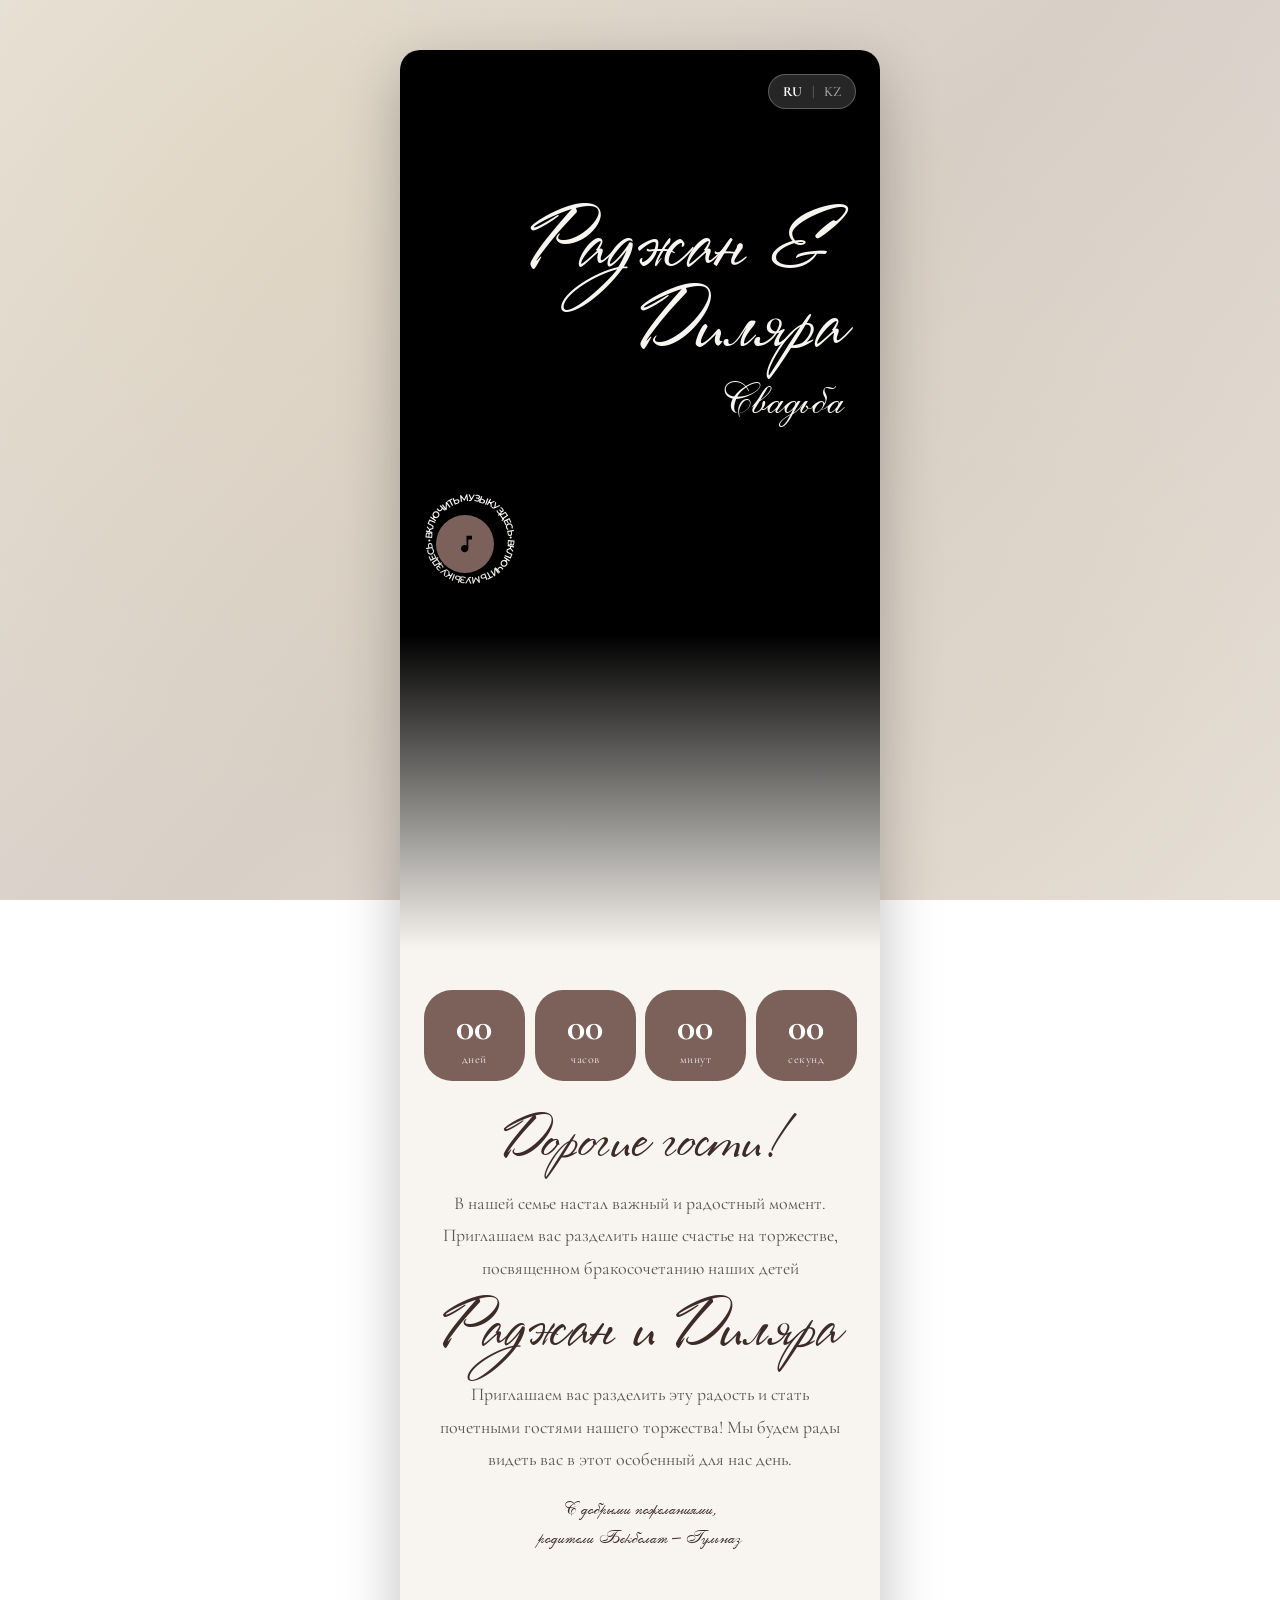
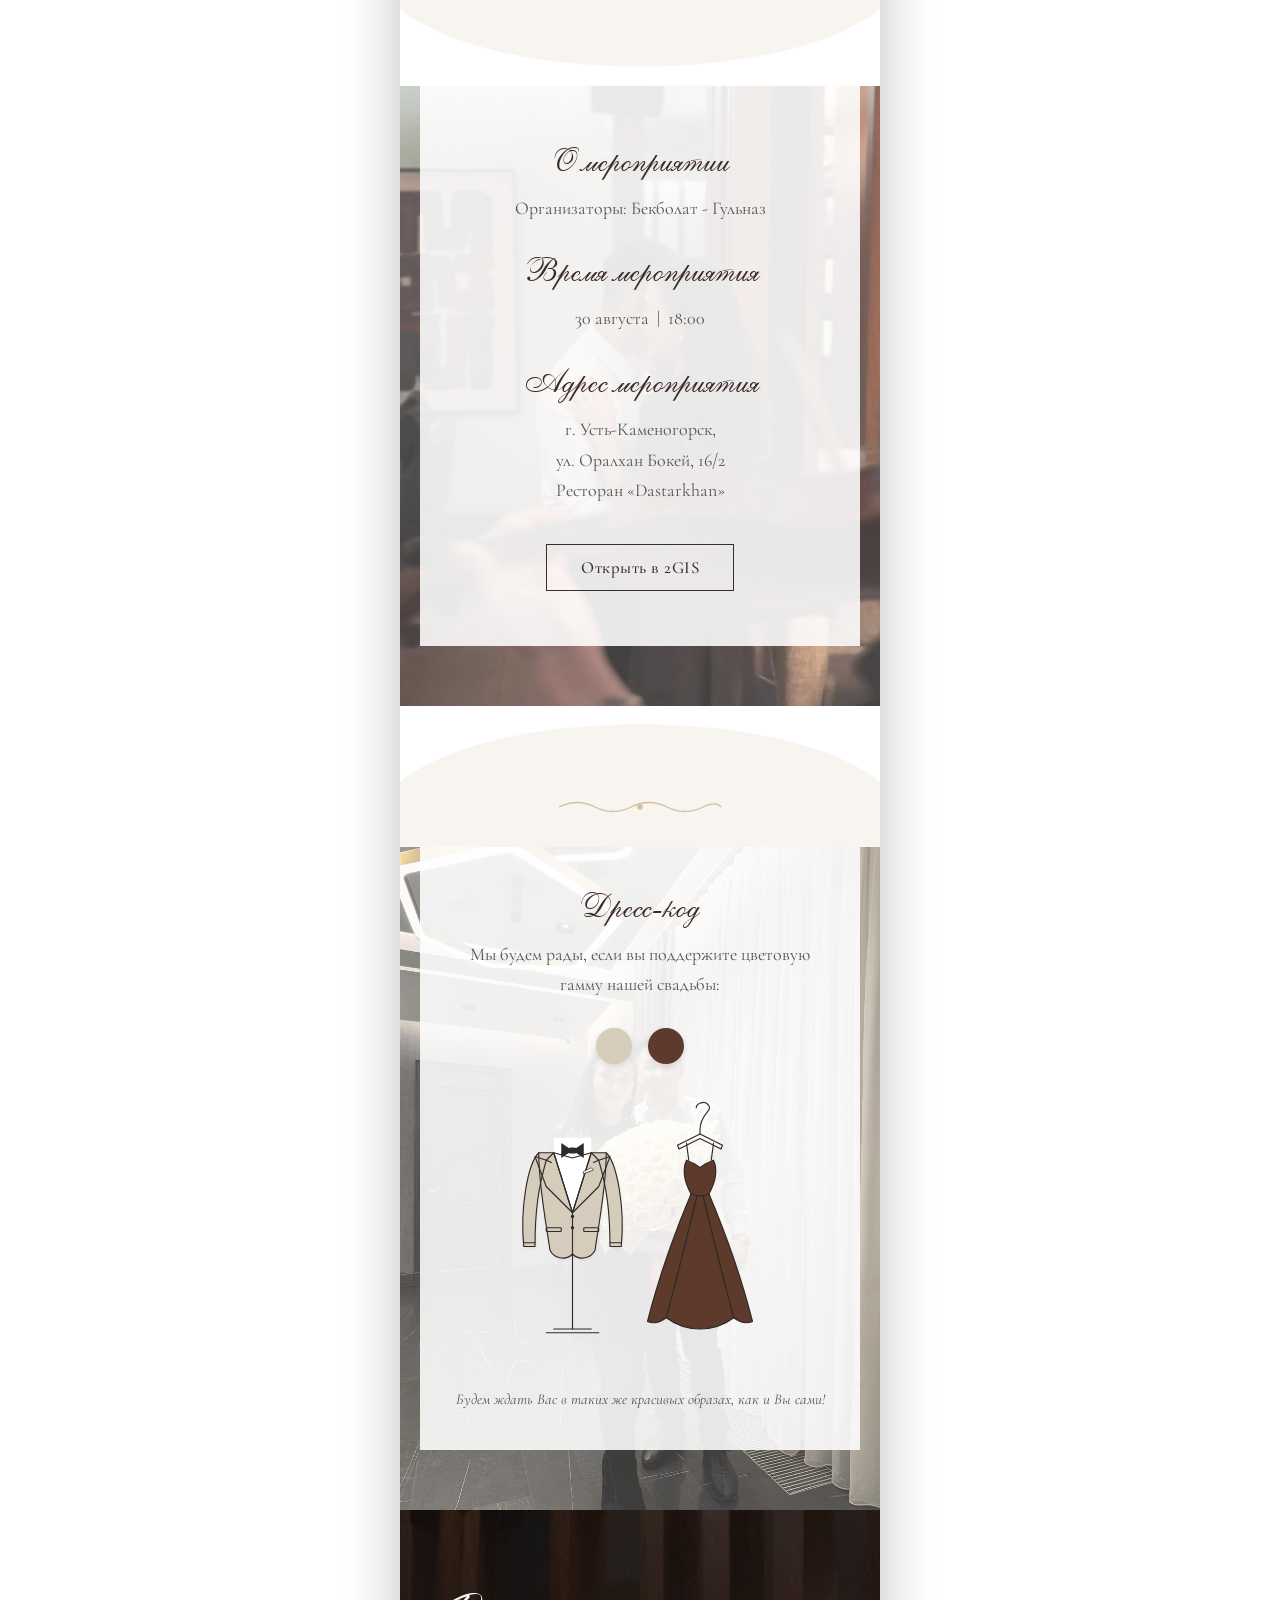
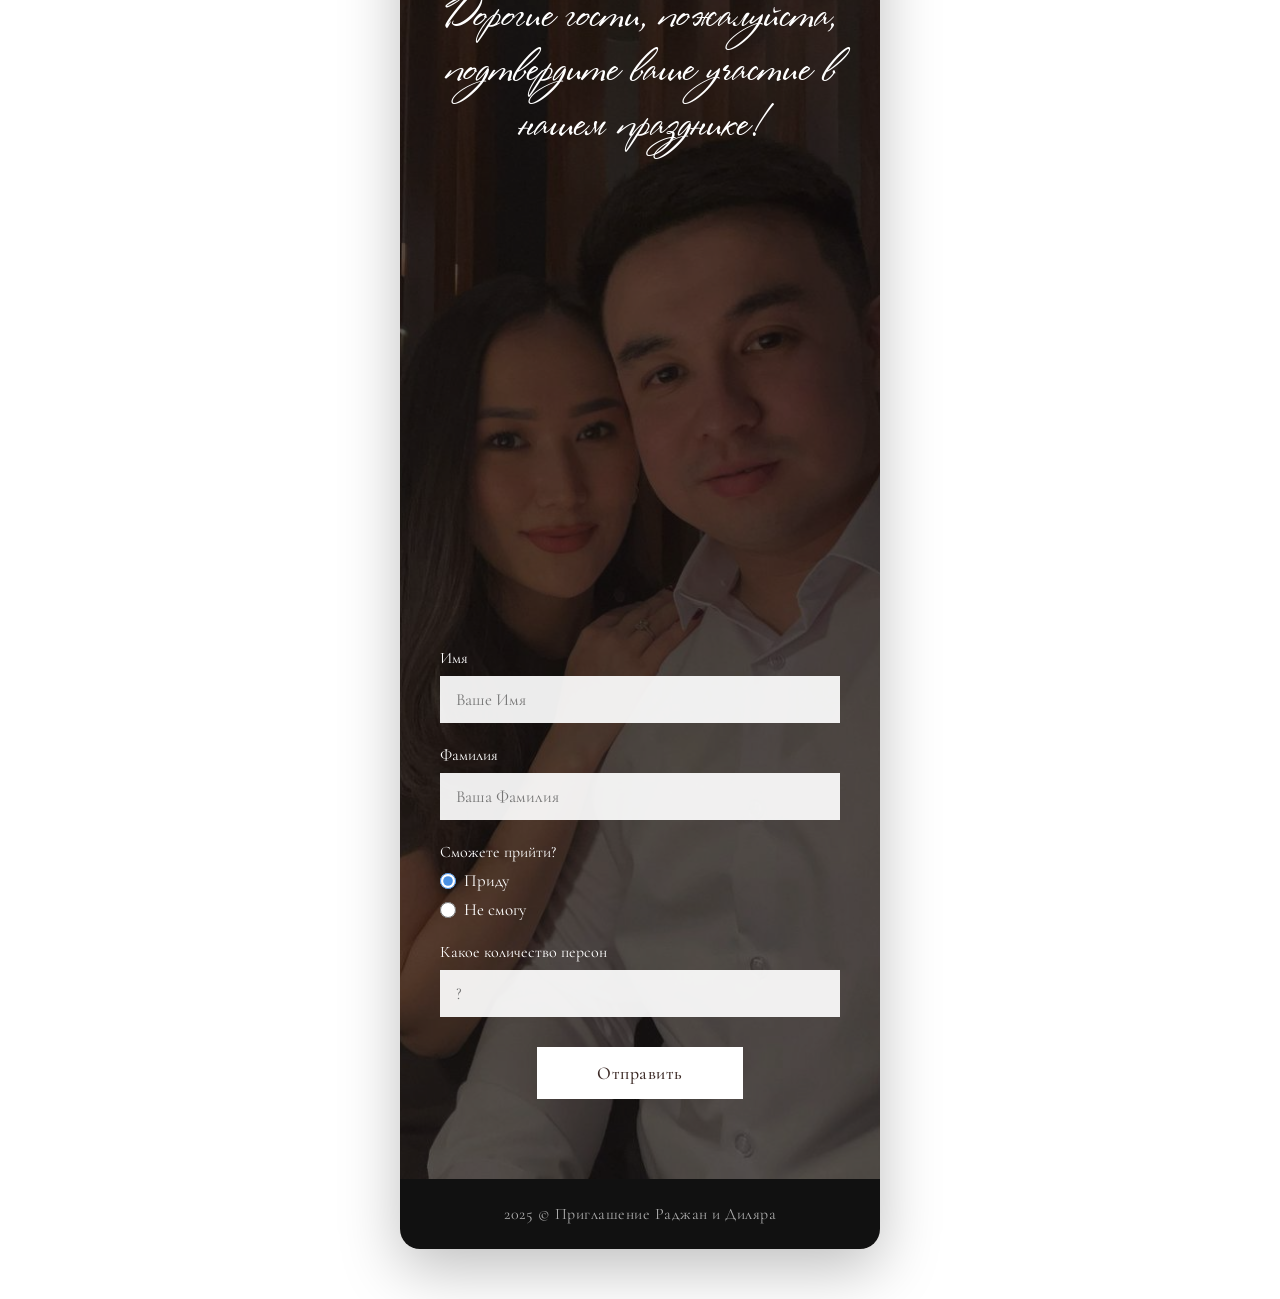
==== commit 13e2ce79: "Add files via upload" ====
--- a/index.html
+++ b/index.html
@@ -49,7 +49,7 @@
                             <defs>
                                 <path id="cp" d="M60,60 m-38,0 a38,38 0 1,1 76,0 a38,38 0 1,1 -76,0"></path>
                             </defs>
-                            <text font-size="8.5" font-family="Montserrat,sans-serif" font-weight="600" fill="#f8f5f0">
+                            <text font-size="9.5" font-family="Montserrat,sans-serif" font-weight="600" fill="#f8f5f0">
                                 <textPath href="#cp" startOffset="0" textLength="238.5" lengthAdjust="spacing">ВКЛЮЧИТЬ
                                     МУЗЫКУ ЗДЕСЬ • ВКЛЮЧИТЬ МУЗЫКУ ЗДЕСЬ •</textPath>
                             </text>
--- a/style.css
+++ b/style.css
@@ -94,7 +94,7 @@
     padding: 8px 14px;
     border-radius: 20px;
     font-family: var(--font-sans);
-    font-size: 13px;
+    font-size: 14px;
     font-weight: 500;
     color: #fff;
     border: 1px solid rgba(255, 255, 255, 0.25);
@@ -307,7 +307,7 @@
 
 .timer-item span {
     font-family: var(--font-sans);
-    font-size: 30px;
+    font-size: 32px;
     font-weight: 700;
     color: var(--white);
     display: block;
@@ -315,7 +315,7 @@
 }
 
 .timer-item p {
-    font-size: 11px;
+    font-size: 13px;
     color: rgba(255, 255, 255, 0.85);
     margin-top: 6px;
     text-transform: lowercase;
@@ -325,7 +325,7 @@
 /* Текст приглашения */
 .invitation-text {
     padding: 0 8px 40px;
-    font-size: 15px;
+    font-size: 17px;
     color: var(--body-text);
     line-height: 1.8;
 }
@@ -421,7 +421,7 @@
 }
 
 .detail-line {
-    font-size: 15px;
+    font-size: 17px;
     color: var(--body-text);
     line-height: 1.7;
     margin-bottom: 28px;
@@ -436,7 +436,7 @@
     color: var(--dark-text);
     text-decoration: none;
     font-family: var(--font-sans);
-    font-size: 14px;
+    font-size: 16px;
     font-weight: 500;
     letter-spacing: 0.5px;
     background: transparent;
@@ -495,7 +495,7 @@
 .field-group>label:not(.radio-row) {
     display: block;
     color: var(--white);
-    font-size: 14px;
+    font-size: 16px;
     font-weight: 400;
     margin-bottom: 8px;
     font-family: var(--font-sans);
@@ -507,7 +507,7 @@
     padding: 13px 16px;
     background: rgba(255, 255, 255, 0.92);
     border: none;
-    font-size: 15px;
+    font-size: 17px;
     font-family: var(--font-sans);
     color: #333;
     outline: none;
@@ -524,7 +524,7 @@
     align-items: center;
     gap: 8px;
     color: var(--white);
-    font-size: 15px;
+    font-size: 17px;
     margin-bottom: 8px;
     cursor: pointer;
 }
@@ -554,7 +554,7 @@
     border: none;
     padding: 13px 50px;
     font-family: var(--font-sans);
-    font-size: 15px;
+    font-size: 17px;
     font-weight: 500;
     cursor: pointer;
     transition: background 0.2s;
@@ -582,7 +582,7 @@
     text-align: center;
     padding: 20px;
     font-family: var(--font-sans);
-    font-size: 13px;
+    font-size: 15px;
     letter-spacing: 0.5px;
 }
 
@@ -907,7 +907,7 @@
     }
 
     .detail-line {
-        font-size: 16px;
+        font-size: 18px;
     }
 }
 
@@ -1043,7 +1043,7 @@
     }
 
     .invitation-text p {
-        font-size: 16px;
+        font-size: 18px;
     }
 
     /* Секция деталей */
@@ -1056,12 +1056,12 @@
     }
 
     .detail-line {
-        font-size: 16px;
+        font-size: 18px;
     }
 
     .btn-map {
         padding: 12px 34px;
-        font-size: 15px;
+        font-size: 17px;
     }
 
     /* RSVP */
@@ -1075,12 +1075,12 @@
 
     .btn-submit {
         padding: 15px 60px;
-        font-size: 16px;
+        font-size: 18px;
     }
 
     /* Футер */
     .site-footer {
-        font-size: 14px;
+        font-size: 16px;
         padding: 25px;
     }
 }
@@ -1163,7 +1163,7 @@
 }
 
 .dress-note {
-    font-size: 14px;
+    font-size: 15px;
     color: var(--body-text);
     margin-top: 15px;
     font-style: italic;
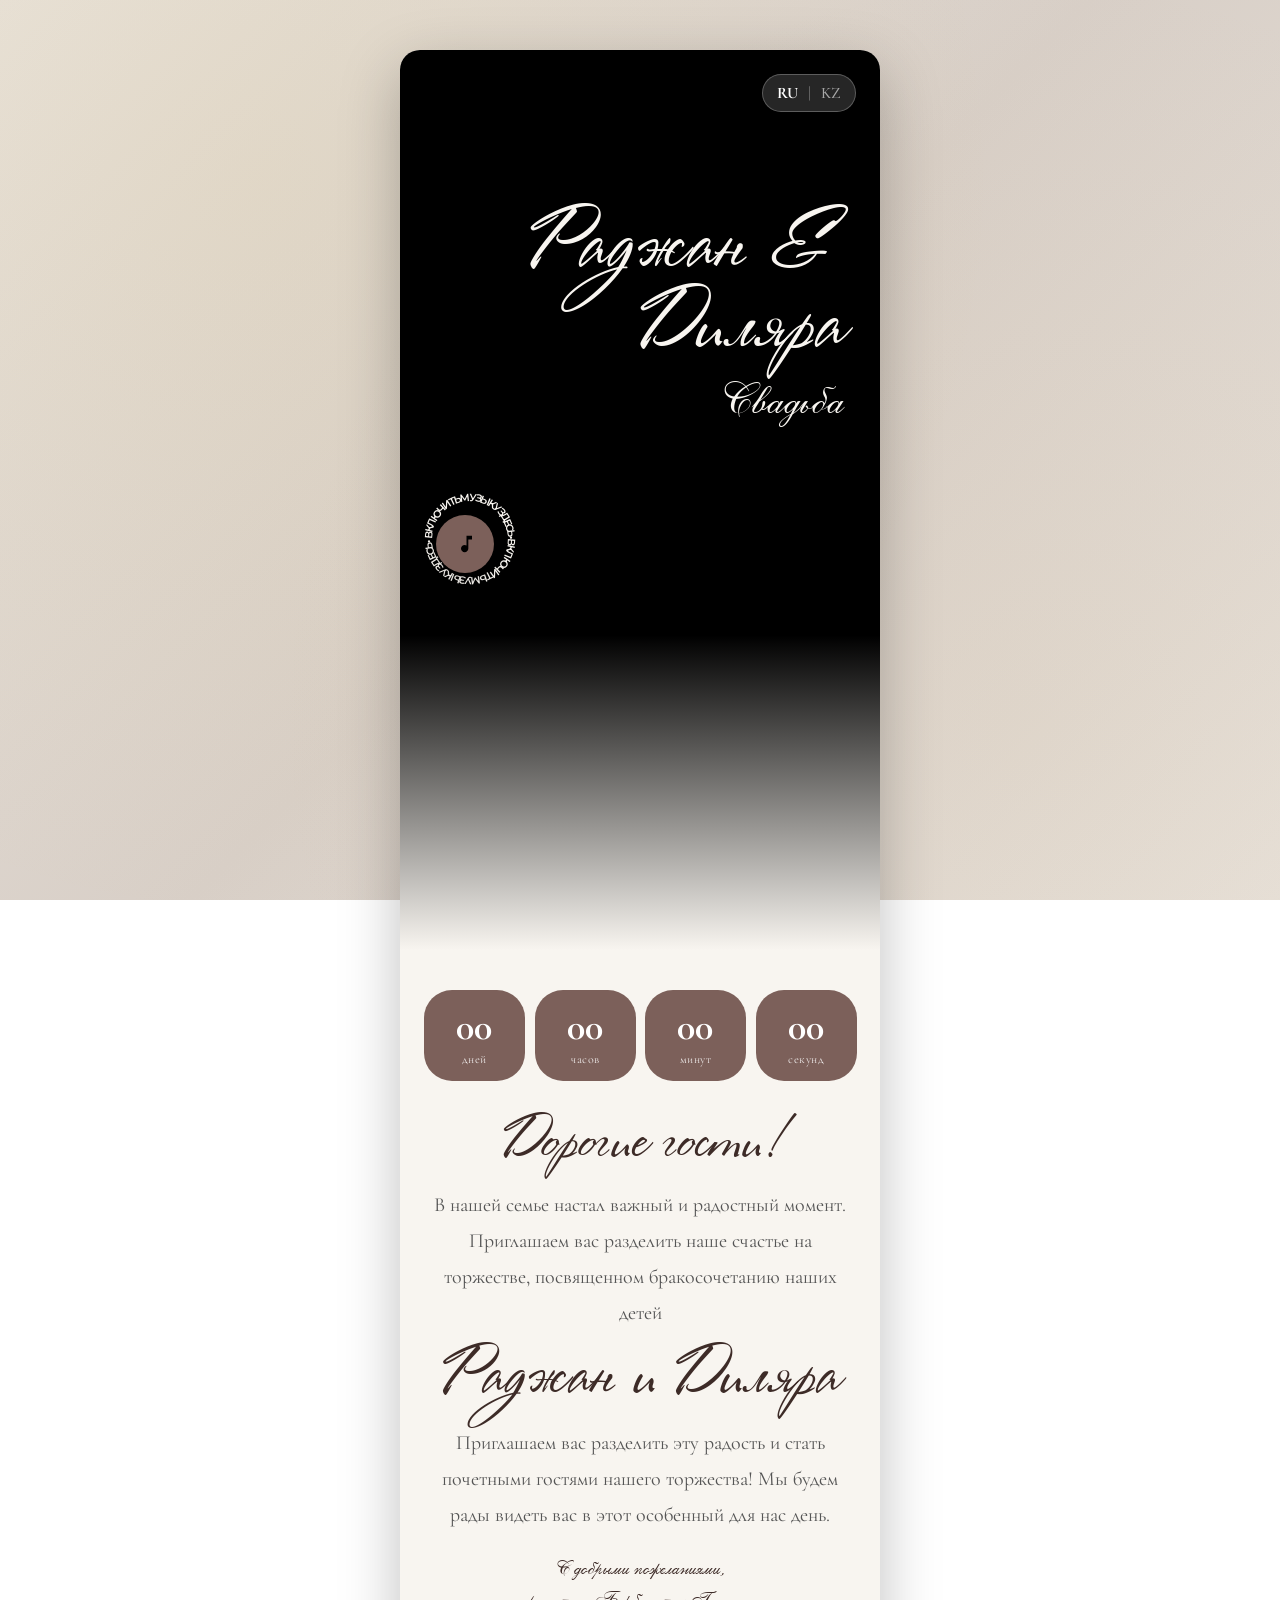
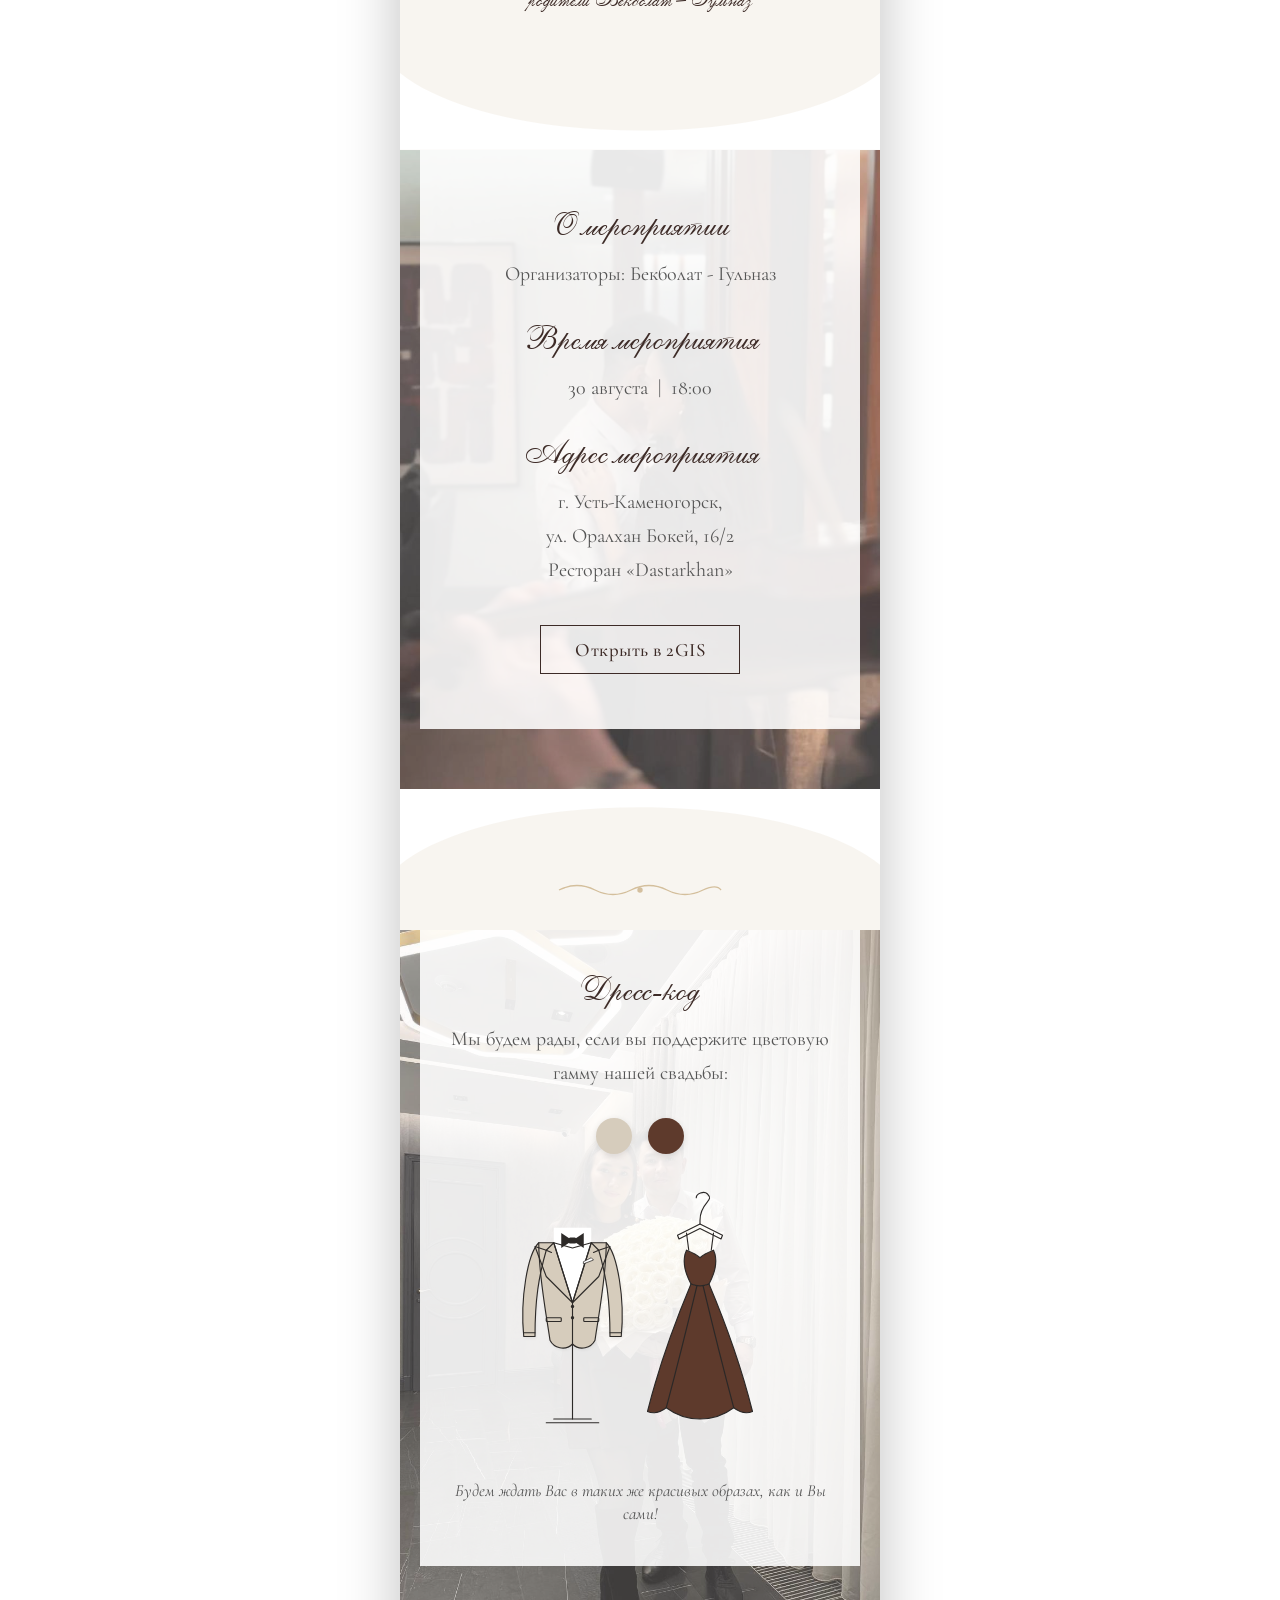
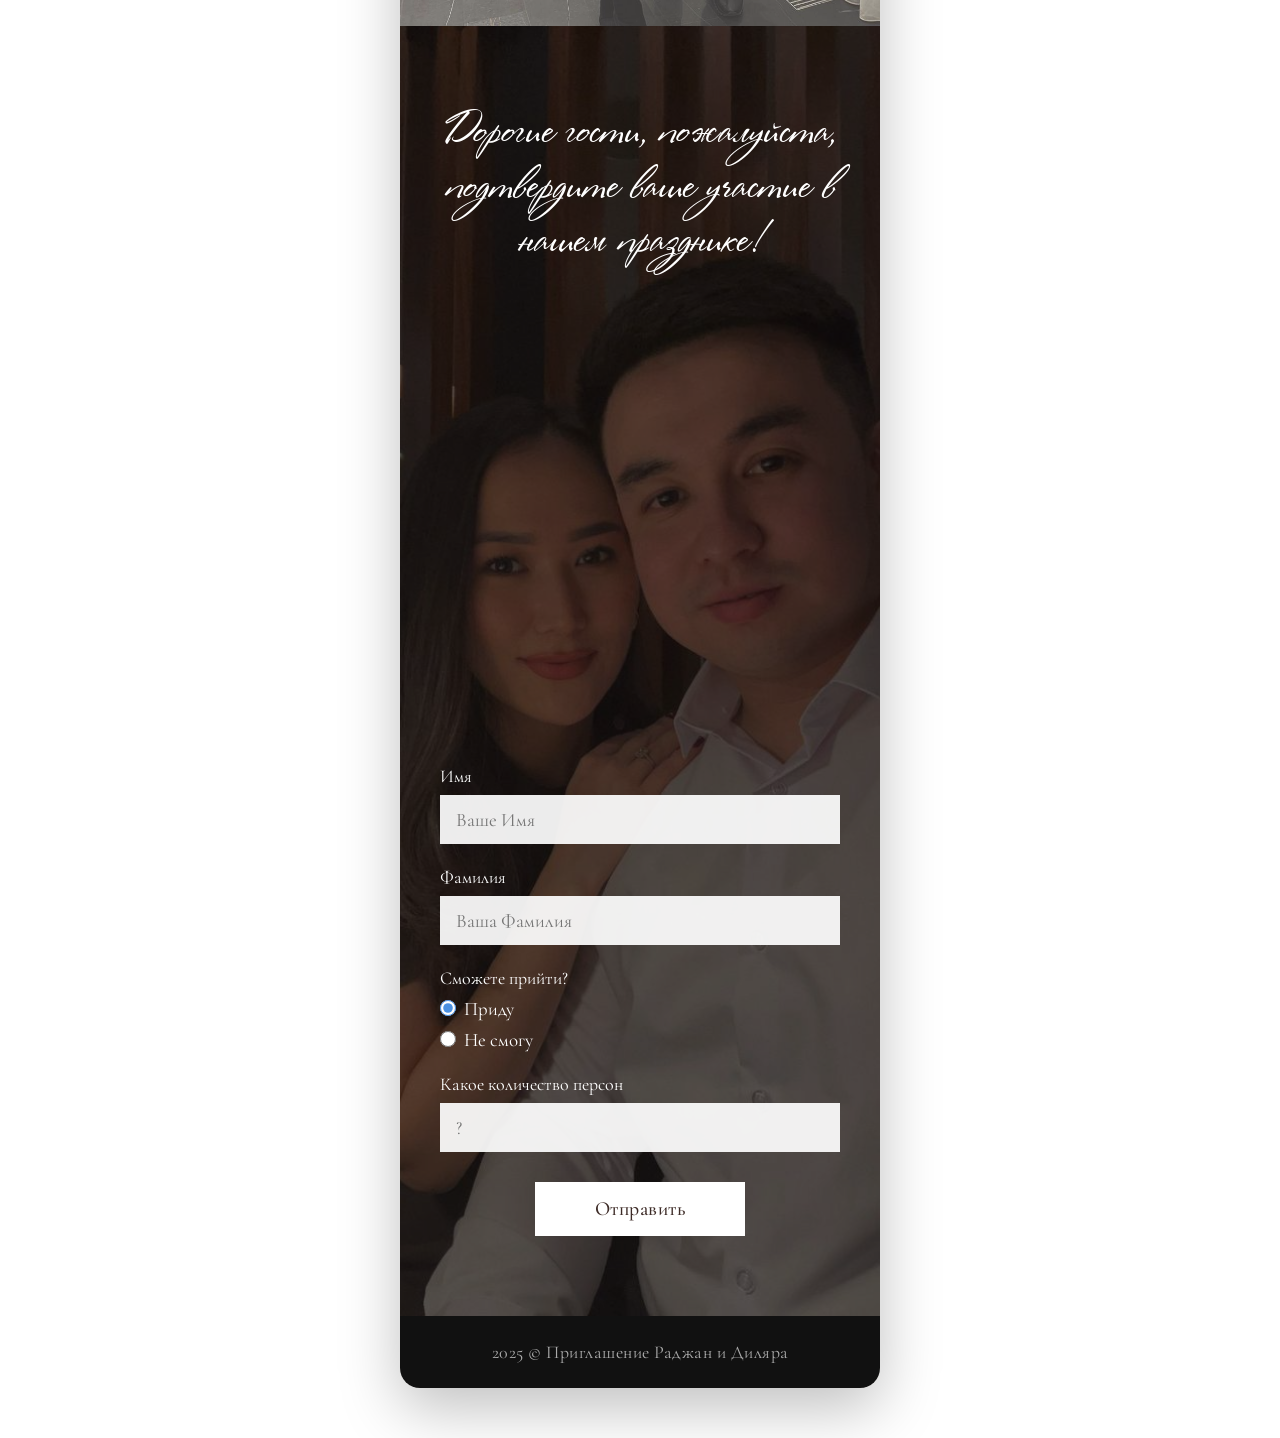
==== commit b8f411fc: "Add files via upload" ====
--- a/index.html
+++ b/index.html
@@ -49,7 +49,7 @@
                             <defs>
                                 <path id="cp" d="M60,60 m-38,0 a38,38 0 1,1 76,0 a38,38 0 1,1 -76,0"></path>
                             </defs>
-                            <text font-size="9.5" font-family="Montserrat,sans-serif" font-weight="600" fill="#f8f5f0">
+                            <text font-size="10.5" font-family="Montserrat,sans-serif" font-weight="600" fill="#f8f5f0">
                                 <textPath href="#cp" startOffset="0" textLength="238.5" lengthAdjust="spacing">ВКЛЮЧИТЬ
                                     МУЗЫКУ ЗДЕСЬ • ВКЛЮЧИТЬ МУЗЫКУ ЗДЕСЬ •</textPath>
                             </text>
--- a/style.css
+++ b/style.css
@@ -94,7 +94,7 @@
     padding: 8px 14px;
     border-radius: 20px;
     font-family: var(--font-sans);
-    font-size: 14px;
+    font-size: 16px;
     font-weight: 500;
     color: #fff;
     border: 1px solid rgba(255, 255, 255, 0.25);
@@ -307,7 +307,7 @@
 
 .timer-item span {
     font-family: var(--font-sans);
-    font-size: 32px;
+    font-size: 36px;
     font-weight: 700;
     color: var(--white);
     display: block;
@@ -315,7 +315,7 @@
 }
 
 .timer-item p {
-    font-size: 13px;
+    font-size: 15px;
     color: rgba(255, 255, 255, 0.85);
     margin-top: 6px;
     text-transform: lowercase;
@@ -325,7 +325,7 @@
 /* Текст приглашения */
 .invitation-text {
     padding: 0 8px 40px;
-    font-size: 17px;
+    font-size: 19px;
     color: var(--body-text);
     line-height: 1.8;
 }
@@ -421,7 +421,7 @@
 }
 
 .detail-line {
-    font-size: 17px;
+    font-size: 19px;
     color: var(--body-text);
     line-height: 1.7;
     margin-bottom: 28px;
@@ -436,7 +436,7 @@
     color: var(--dark-text);
     text-decoration: none;
     font-family: var(--font-sans);
-    font-size: 16px;
+    font-size: 18px;
     font-weight: 500;
     letter-spacing: 0.5px;
     background: transparent;
@@ -495,7 +495,7 @@
 .field-group>label:not(.radio-row) {
     display: block;
     color: var(--white);
-    font-size: 16px;
+    font-size: 18px;
     font-weight: 400;
     margin-bottom: 8px;
     font-family: var(--font-sans);
@@ -507,7 +507,7 @@
     padding: 13px 16px;
     background: rgba(255, 255, 255, 0.92);
     border: none;
-    font-size: 17px;
+    font-size: 19px;
     font-family: var(--font-sans);
     color: #333;
     outline: none;
@@ -524,7 +524,7 @@
     align-items: center;
     gap: 8px;
     color: var(--white);
-    font-size: 17px;
+    font-size: 19px;
     margin-bottom: 8px;
     cursor: pointer;
 }
@@ -554,7 +554,7 @@
     border: none;
     padding: 13px 50px;
     font-family: var(--font-sans);
-    font-size: 17px;
+    font-size: 19px;
     font-weight: 500;
     cursor: pointer;
     transition: background 0.2s;
@@ -582,7 +582,7 @@
     text-align: center;
     padding: 20px;
     font-family: var(--font-sans);
-    font-size: 15px;
+    font-size: 16px;
     letter-spacing: 0.5px;
 }
 
@@ -907,7 +907,7 @@
     }
 
     .detail-line {
-        font-size: 18px;
+        font-size: 20px;
     }
 }
 
@@ -1043,7 +1043,7 @@
     }
 
     .invitation-text p {
-        font-size: 18px;
+        font-size: 20px;
     }
 
     /* Секция деталей */
@@ -1056,12 +1056,12 @@
     }
 
     .detail-line {
-        font-size: 18px;
+        font-size: 20px;
     }
 
     .btn-map {
         padding: 12px 34px;
-        font-size: 17px;
+        font-size: 19px;
     }
 
     /* RSVP */
@@ -1075,12 +1075,12 @@
 
     .btn-submit {
         padding: 15px 60px;
-        font-size: 18px;
+        font-size: 20px;
     }
 
     /* Футер */
     .site-footer {
-        font-size: 16px;
+        font-size: 18px;
         padding: 25px;
     }
 }
@@ -1163,7 +1163,7 @@
 }
 
 .dress-note {
-    font-size: 15px;
+    font-size: 17px;
     color: var(--body-text);
     margin-top: 15px;
     font-style: italic;
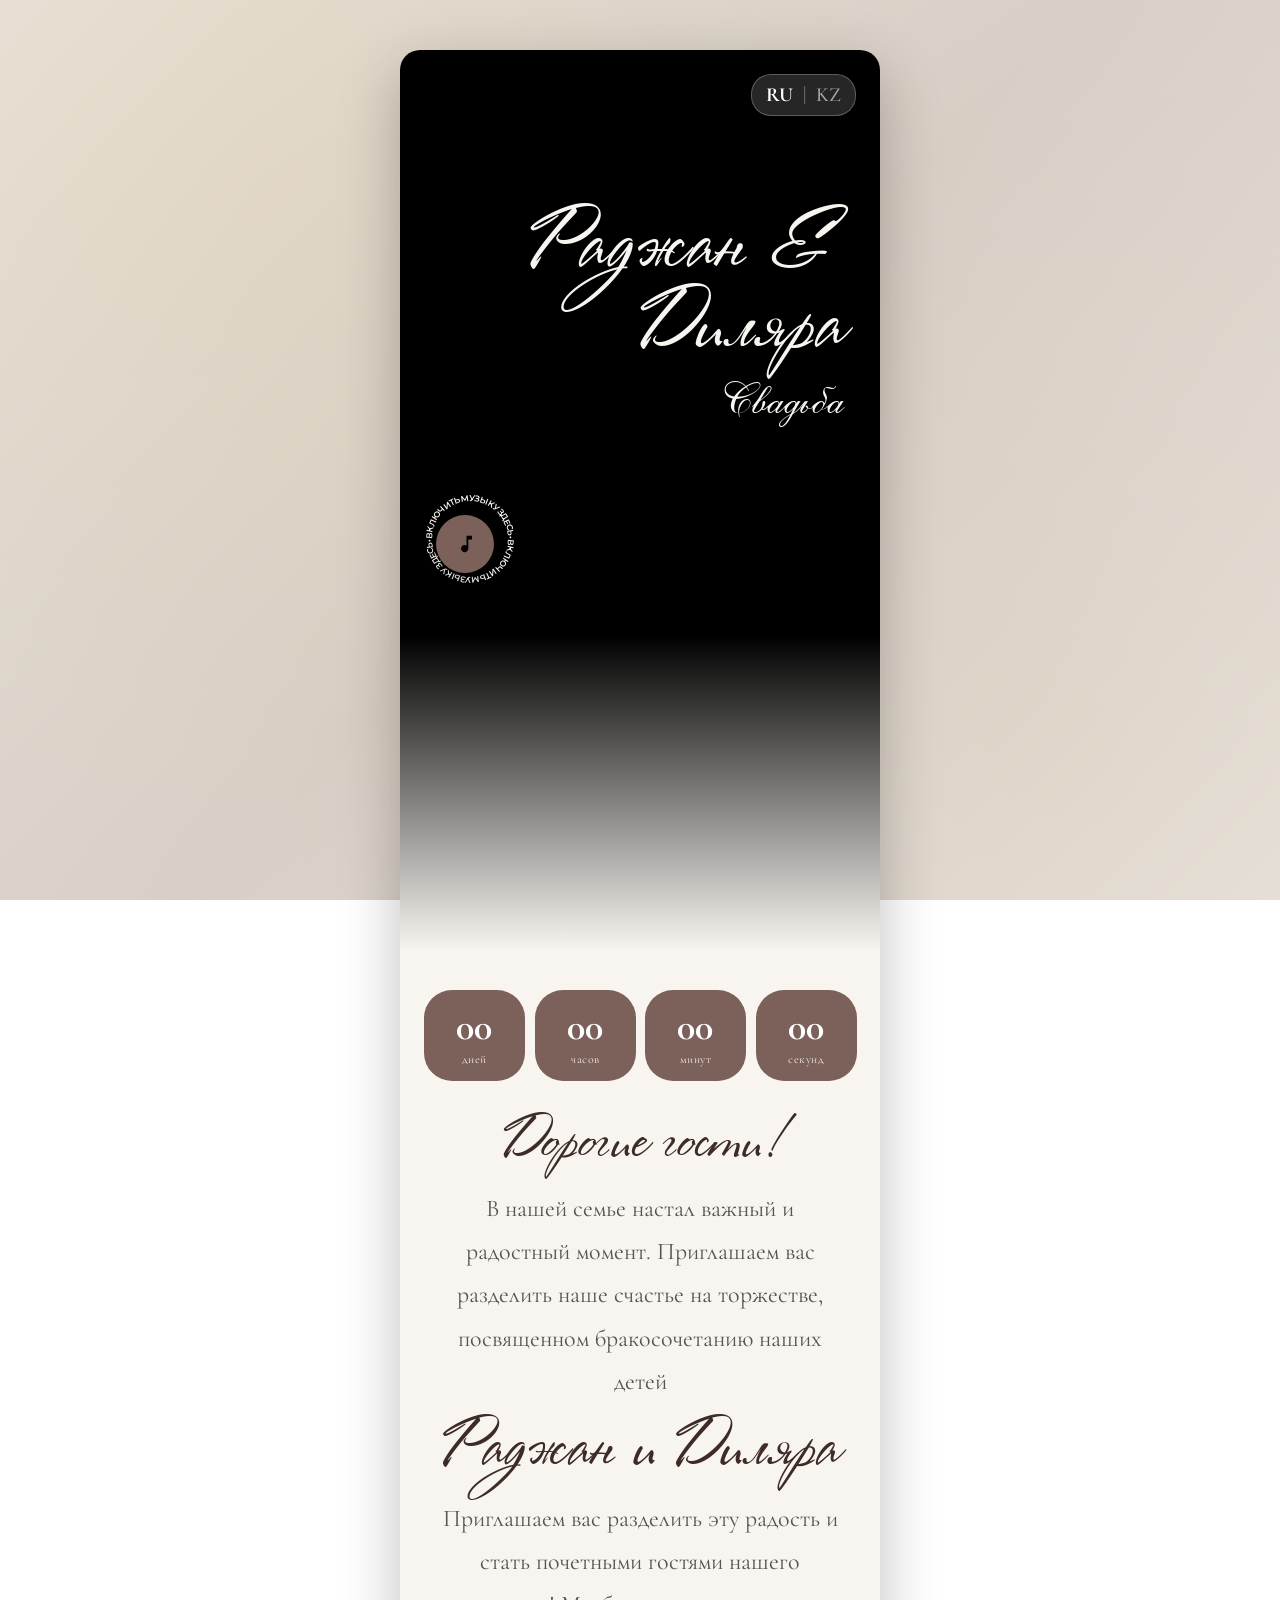
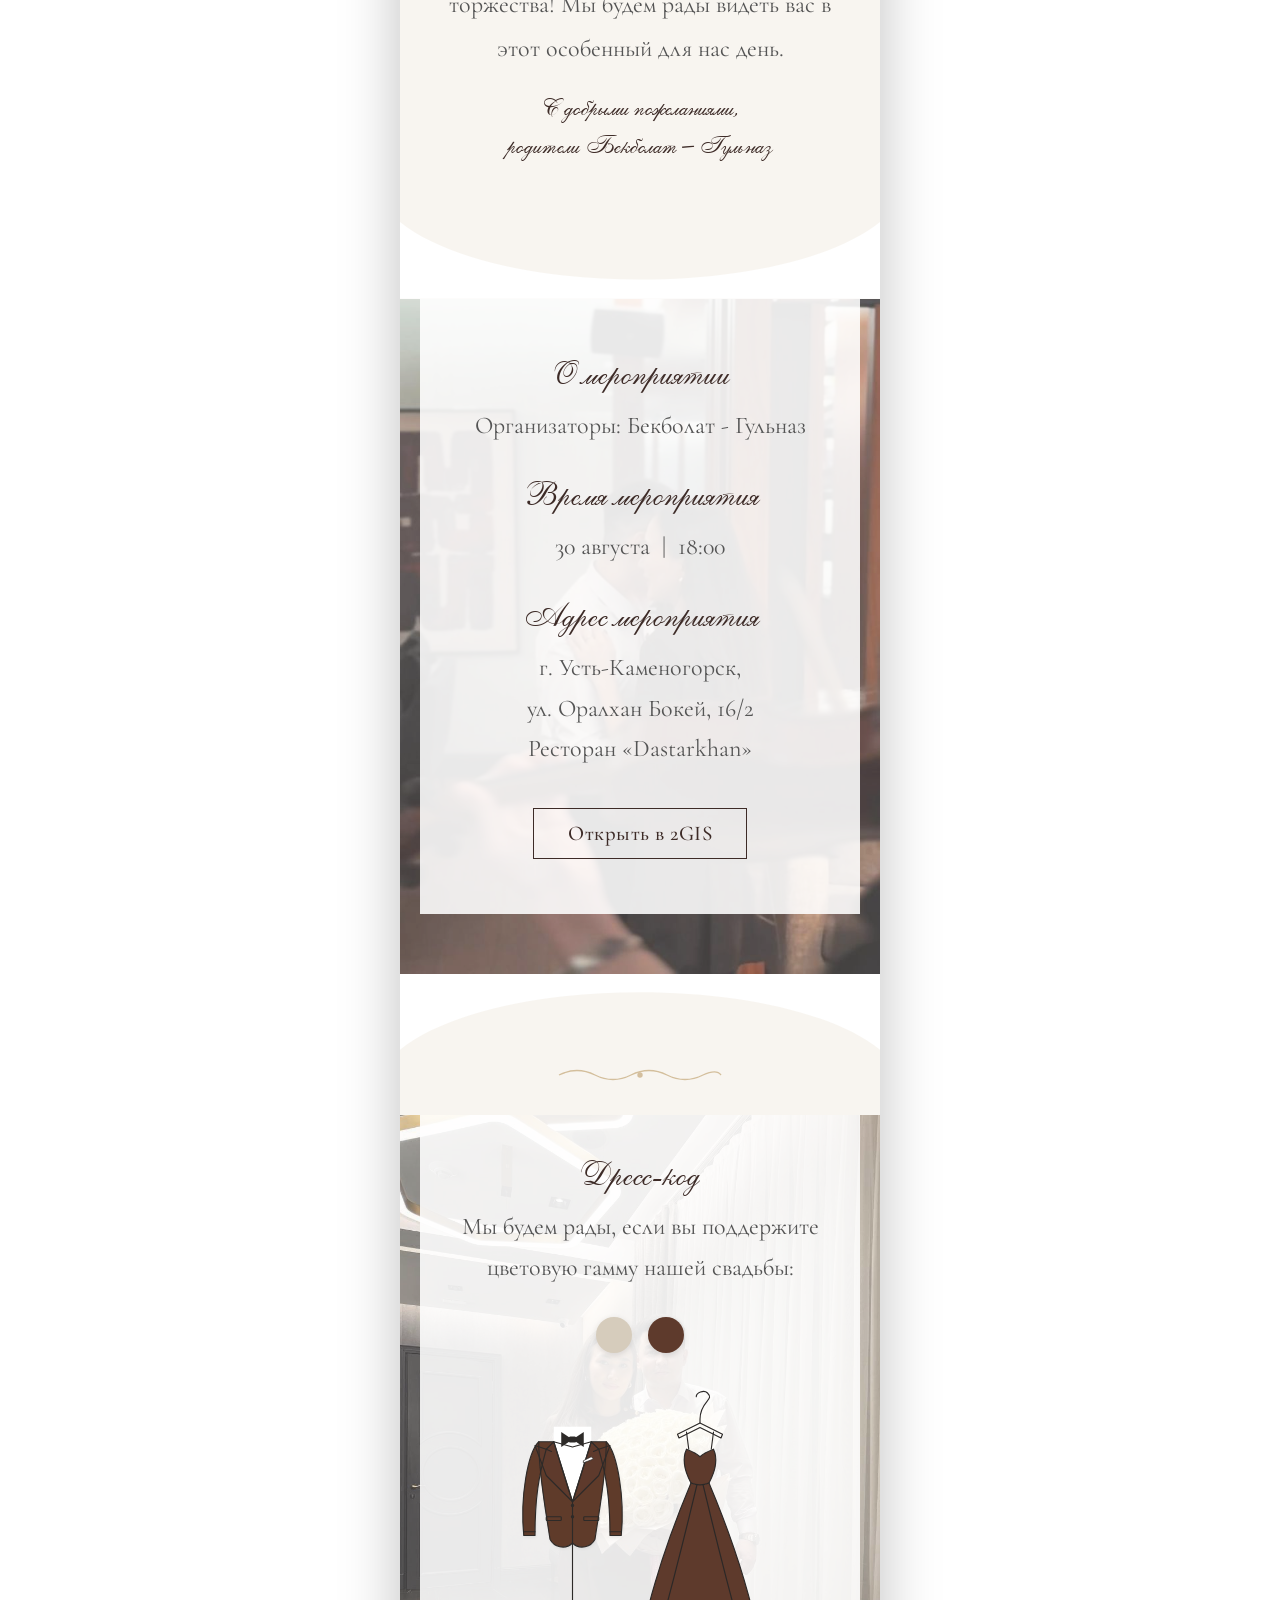
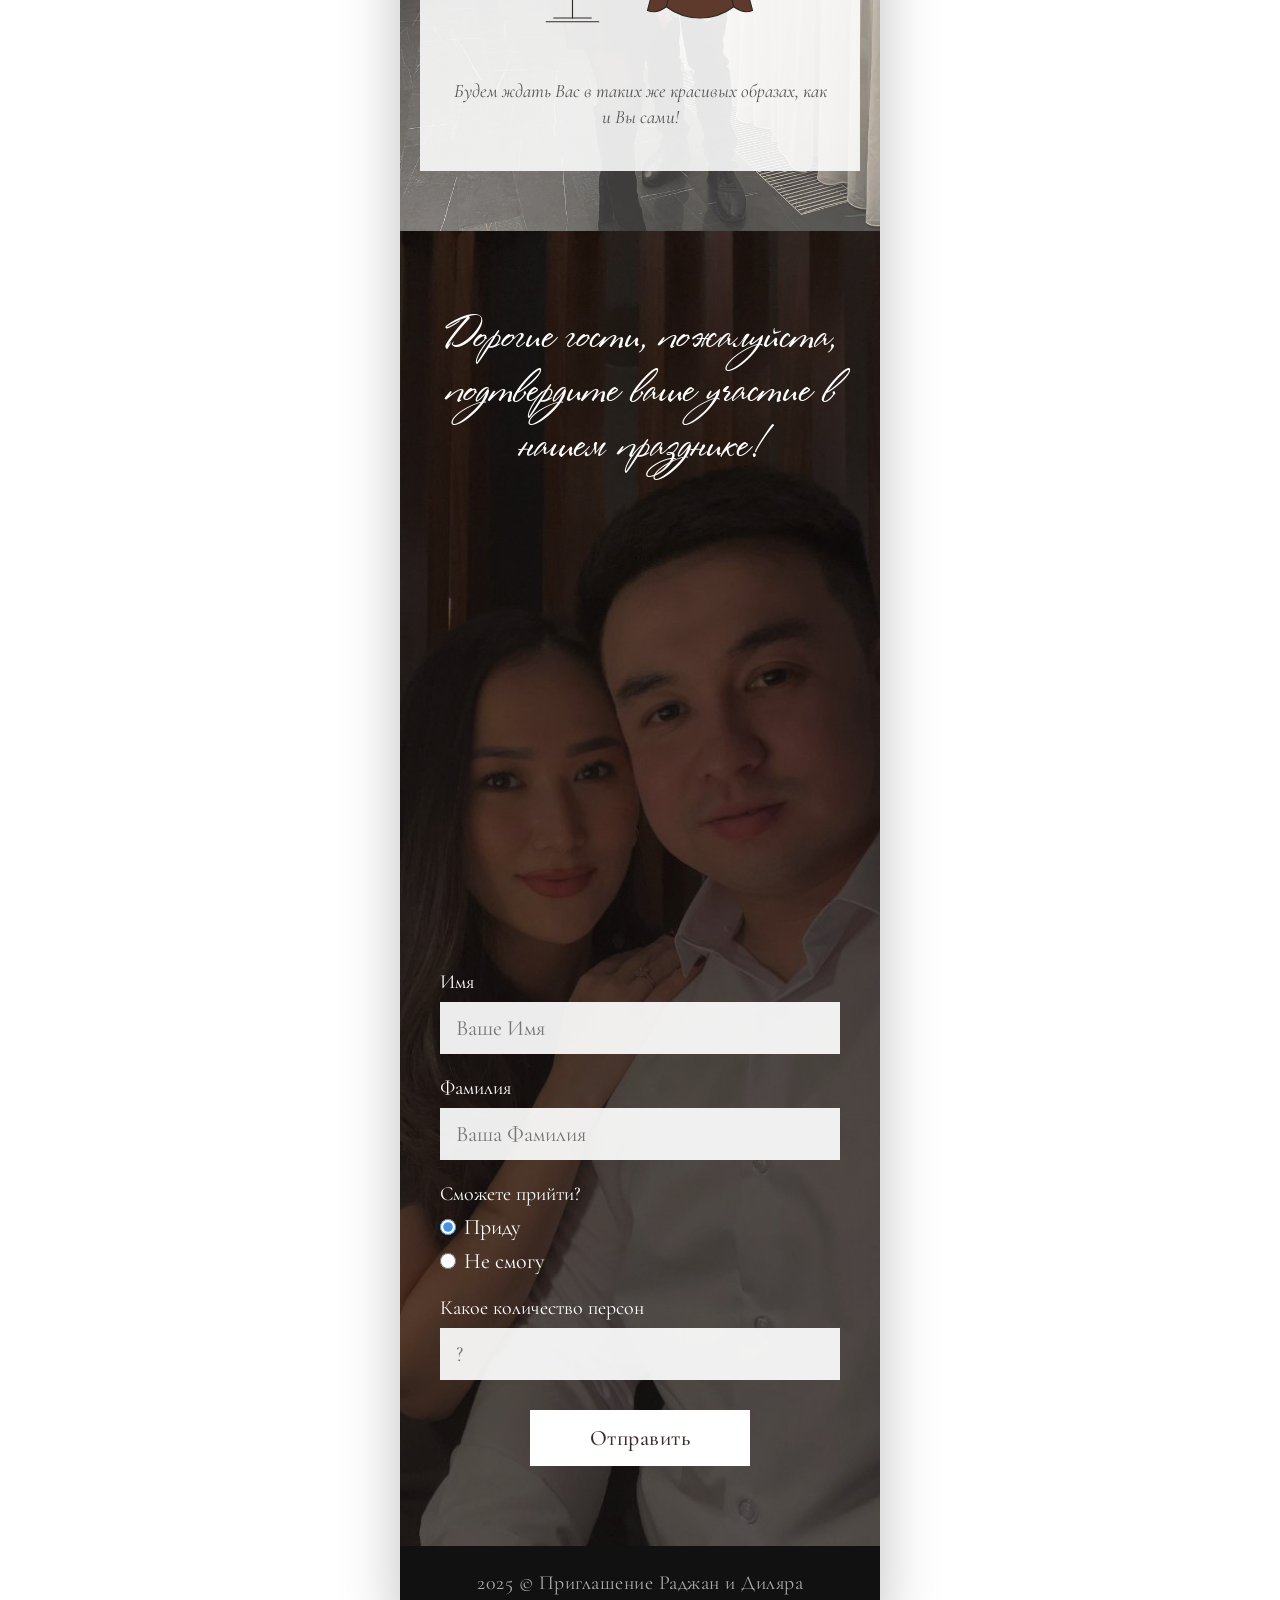
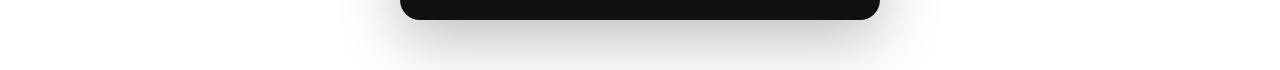
==== commit e29d9d19: "Add files via upload" ====
--- a/index.html
+++ b/index.html
@@ -49,7 +49,7 @@
                             <defs>
                                 <path id="cp" d="M60,60 m-38,0 a38,38 0 1,1 76,0 a38,38 0 1,1 -76,0"></path>
                             </defs>
-                            <text font-size="10.5" font-family="Montserrat,sans-serif" font-weight="600" fill="#f8f5f0">
+                            <text font-size="8.5" font-family="Montserrat,sans-serif" font-weight="600" fill="#f8f5f0">
                                 <textPath href="#cp" startOffset="0" textLength="238.5" lengthAdjust="spacing">ВКЛЮЧИТЬ
                                     МУЗЫКУ ЗДЕСЬ • ВКЛЮЧИТЬ МУЗЫКУ ЗДЕСЬ •</textPath>
                             </text>
--- a/style.css
+++ b/style.css
@@ -94,7 +94,7 @@
     padding: 8px 14px;
     border-radius: 20px;
     font-family: var(--font-sans);
-    font-size: 16px;
+    font-size: 20px;
     font-weight: 500;
     color: #fff;
     border: 1px solid rgba(255, 255, 255, 0.25);
@@ -307,7 +307,7 @@
 
 .timer-item span {
     font-family: var(--font-sans);
-    font-size: 36px;
+    font-size: 42px;
     font-weight: 700;
     color: var(--white);
     display: block;
@@ -325,7 +325,7 @@
 /* Текст приглашения */
 .invitation-text {
     padding: 0 8px 40px;
-    font-size: 19px;
+    font-size: 22px;
     color: var(--body-text);
     line-height: 1.8;
 }
@@ -336,7 +336,7 @@
 
 .script-heading {
     font-family: var(--font-script);
-    font-size: 48px;
+    font-size: 54px;
     font-weight: 400;
     color: var(--dark-text);
     margin-bottom: 14px;
@@ -345,7 +345,7 @@
 
 .bride-name-inline {
     font-family: var(--font-script);
-    font-size: 52px;
+    font-size: 60px;
     color: var(--dark-text);
     margin: 8px 0 14px;
     line-height: 1;
@@ -353,7 +353,7 @@
 
 .parents-sig {
     font-family: var(--font-script2);
-    font-size: 22px;
+    font-size: 32px;
     color: var(--dark-text);
     line-height: 1.6;
     margin-top: 20px;
@@ -414,14 +414,14 @@
 
 .serif-heading {
     font-family: var(--font-script2);
-    font-size: 28px;
+    font-size: 34px;
     color: var(--dark-text);
     margin-bottom: 10px;
     font-weight: 400;
 }
 
 .detail-line {
-    font-size: 19px;
+    font-size: 22px;
     color: var(--body-text);
     line-height: 1.7;
     margin-bottom: 28px;
@@ -436,7 +436,7 @@
     color: var(--dark-text);
     text-decoration: none;
     font-family: var(--font-sans);
-    font-size: 18px;
+    font-size: 20px;
     font-weight: 500;
     letter-spacing: 0.5px;
     background: transparent;
@@ -495,7 +495,7 @@
 .field-group>label:not(.radio-row) {
     display: block;
     color: var(--white);
-    font-size: 18px;
+    font-size: 20px;
     font-weight: 400;
     margin-bottom: 8px;
     font-family: var(--font-sans);
@@ -507,7 +507,7 @@
     padding: 13px 16px;
     background: rgba(255, 255, 255, 0.92);
     border: none;
-    font-size: 19px;
+    font-size: 22px;
     font-family: var(--font-sans);
     color: #333;
     outline: none;
@@ -524,7 +524,7 @@
     align-items: center;
     gap: 8px;
     color: var(--white);
-    font-size: 19px;
+    font-size: 22px;
     margin-bottom: 8px;
     cursor: pointer;
 }
@@ -554,7 +554,7 @@
     border: none;
     padding: 13px 50px;
     font-family: var(--font-sans);
-    font-size: 19px;
+    font-size: 22px;
     font-weight: 500;
     cursor: pointer;
     transition: background 0.2s;
@@ -582,7 +582,7 @@
     text-align: center;
     padding: 20px;
     font-family: var(--font-sans);
-    font-size: 16px;
+    font-size: 18px;
     letter-spacing: 0.5px;
 }
 
@@ -907,7 +907,7 @@
     }
 
     .detail-line {
-        font-size: 20px;
+        font-size: 24px;
     }
 }
 
@@ -1043,7 +1043,7 @@
     }
 
     .invitation-text p {
-        font-size: 20px;
+        font-size: 24px;
     }
 
     /* Секция деталей */
@@ -1056,12 +1056,12 @@
     }
 
     .detail-line {
-        font-size: 20px;
+        font-size: 24px;
     }
 
     .btn-map {
         padding: 12px 34px;
-        font-size: 19px;
+        font-size: 21px;
     }
 
     /* RSVP */
@@ -1075,12 +1075,12 @@
 
     .btn-submit {
         padding: 15px 60px;
-        font-size: 20px;
+        font-size: 22px;
     }
 
     /* Футер */
     .site-footer {
-        font-size: 18px;
+        font-size: 20px;
         padding: 25px;
     }
 }
@@ -1163,7 +1163,7 @@
 }
 
 .dress-note {
-    font-size: 17px;
+    font-size: 19px;
     color: var(--body-text);
     margin-top: 15px;
     font-style: italic;
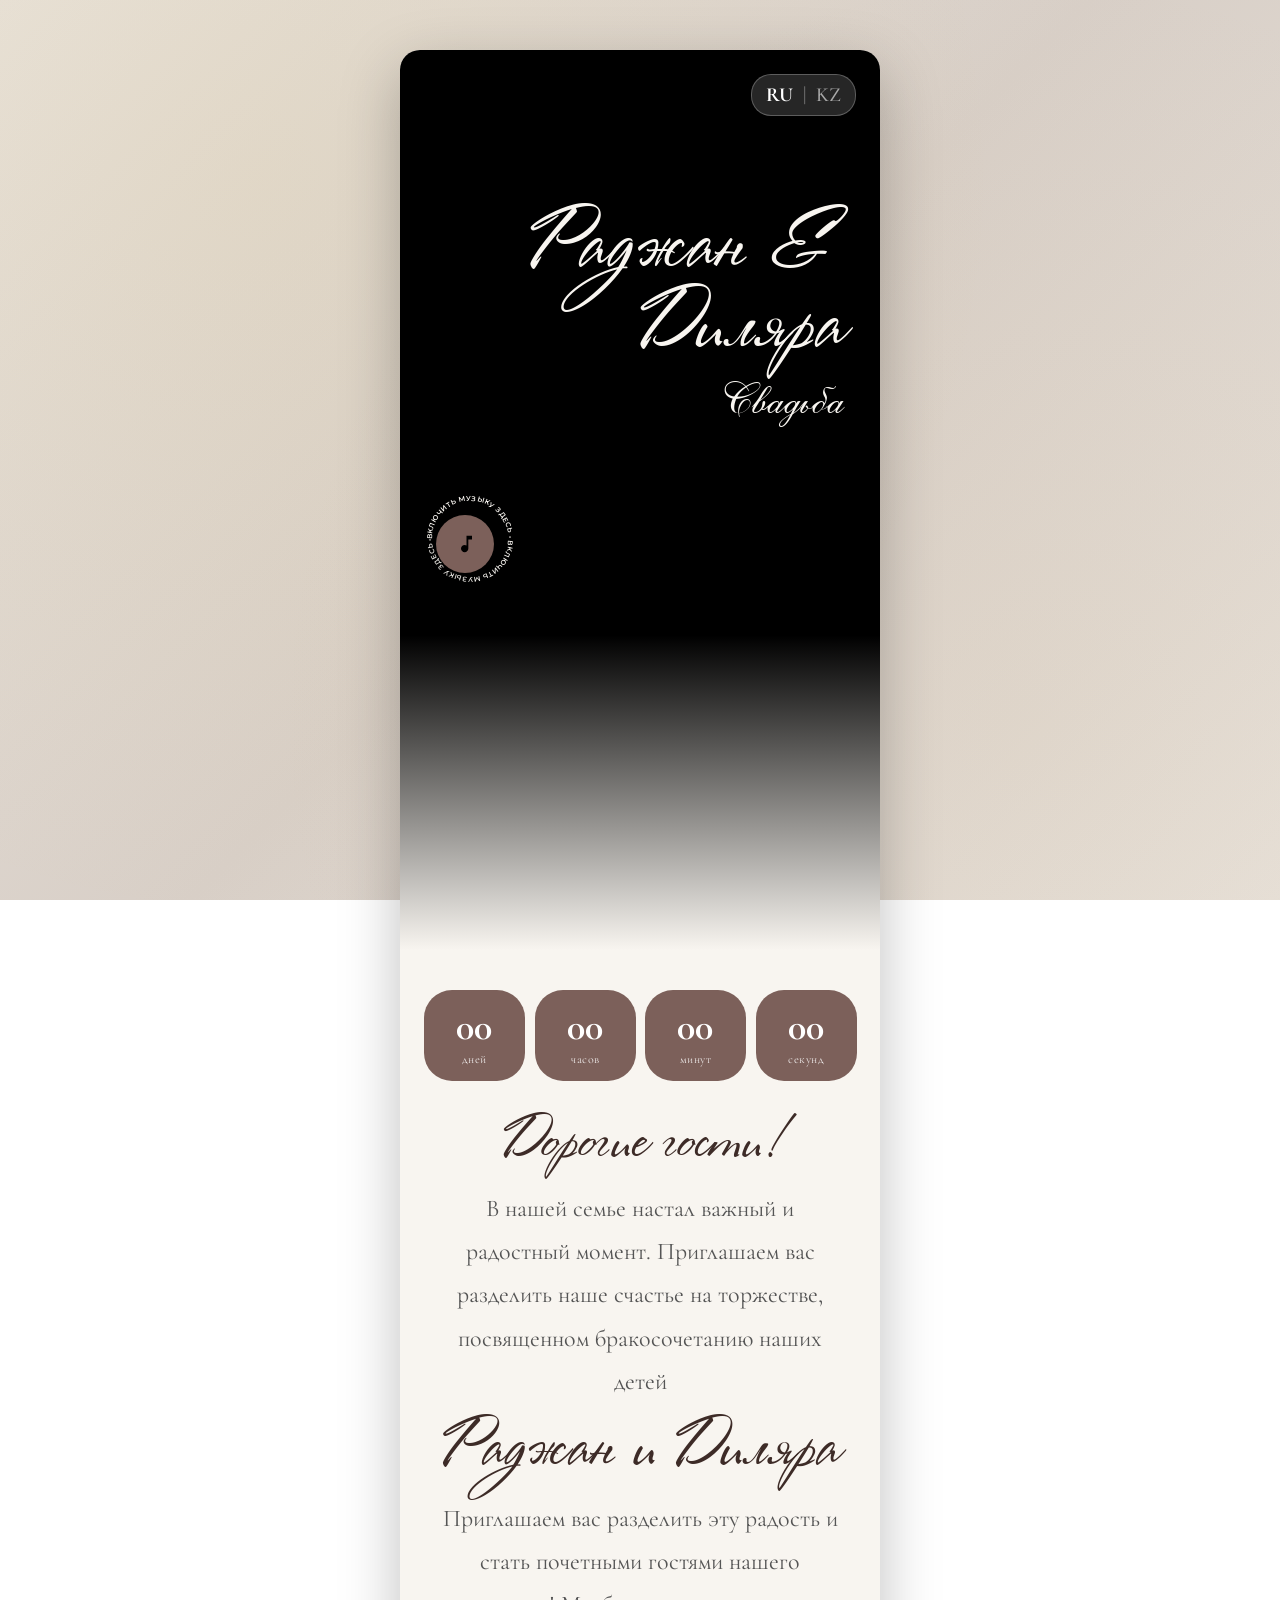
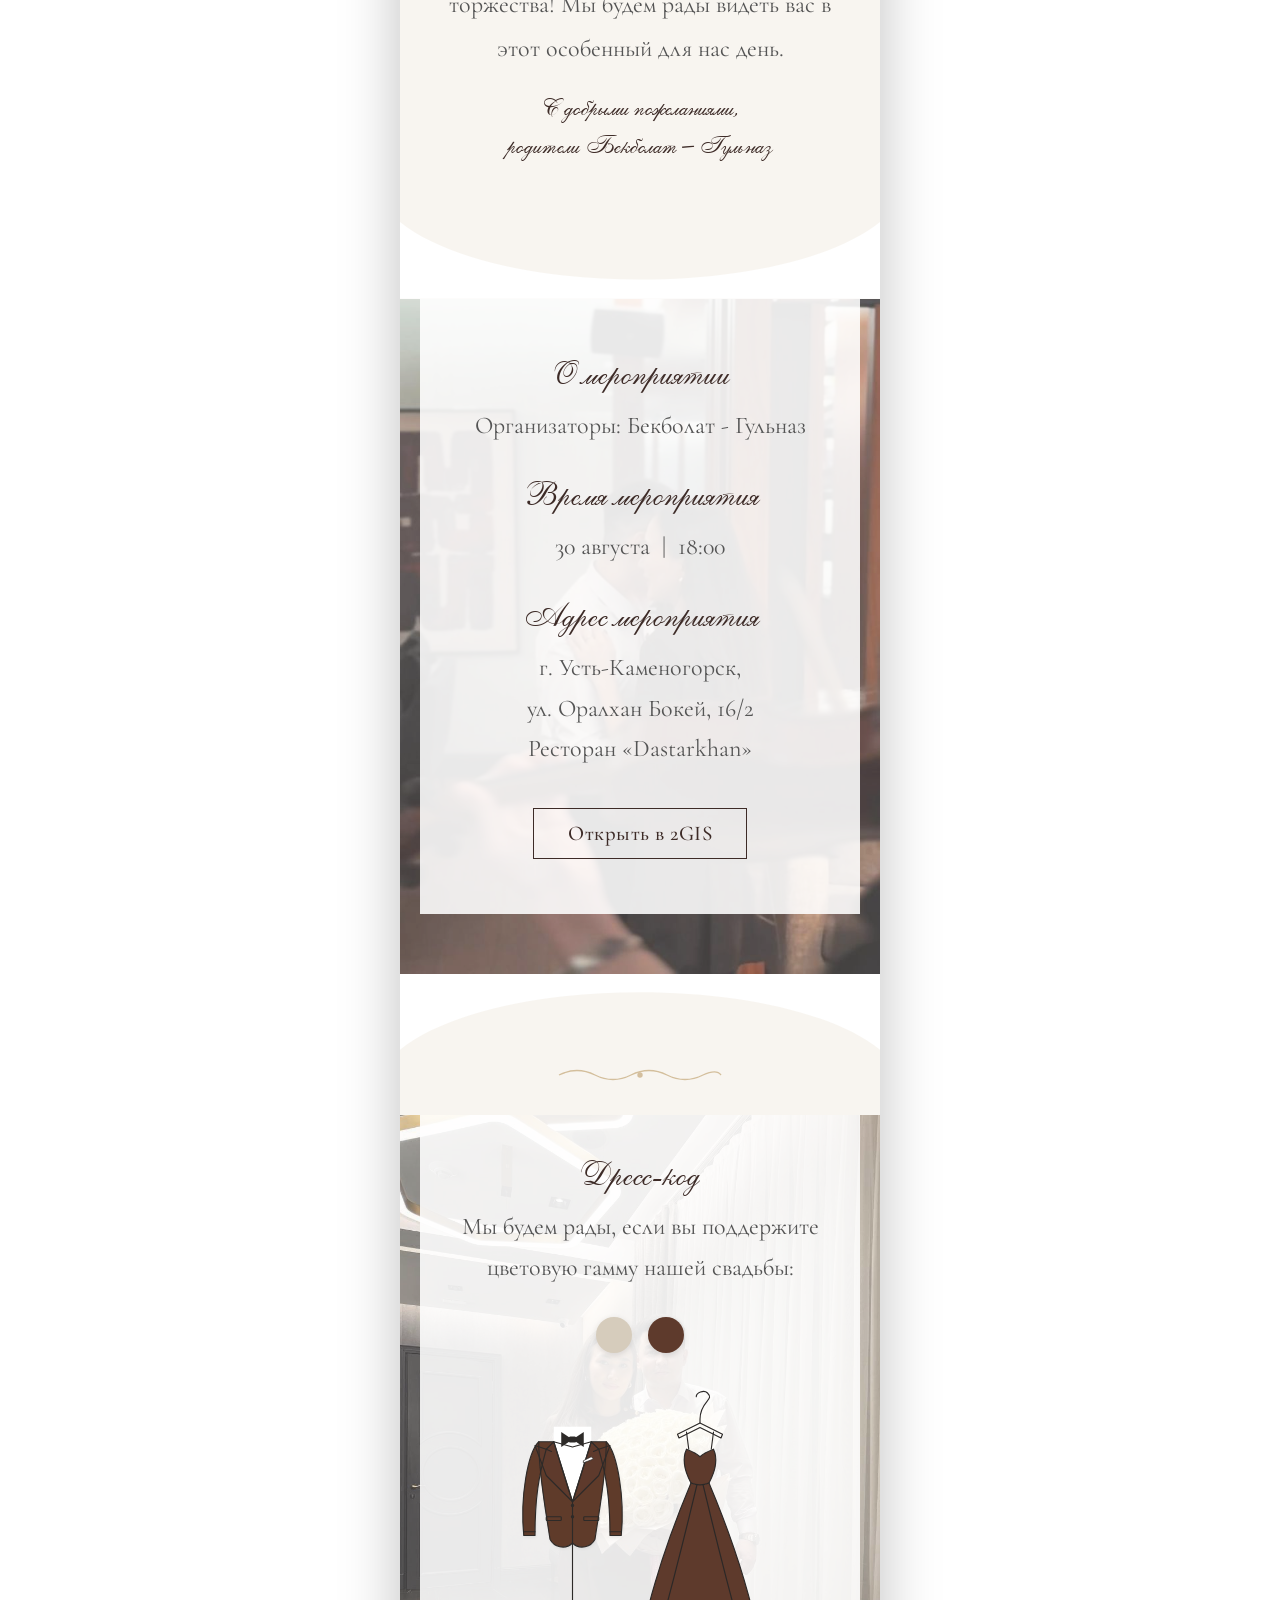
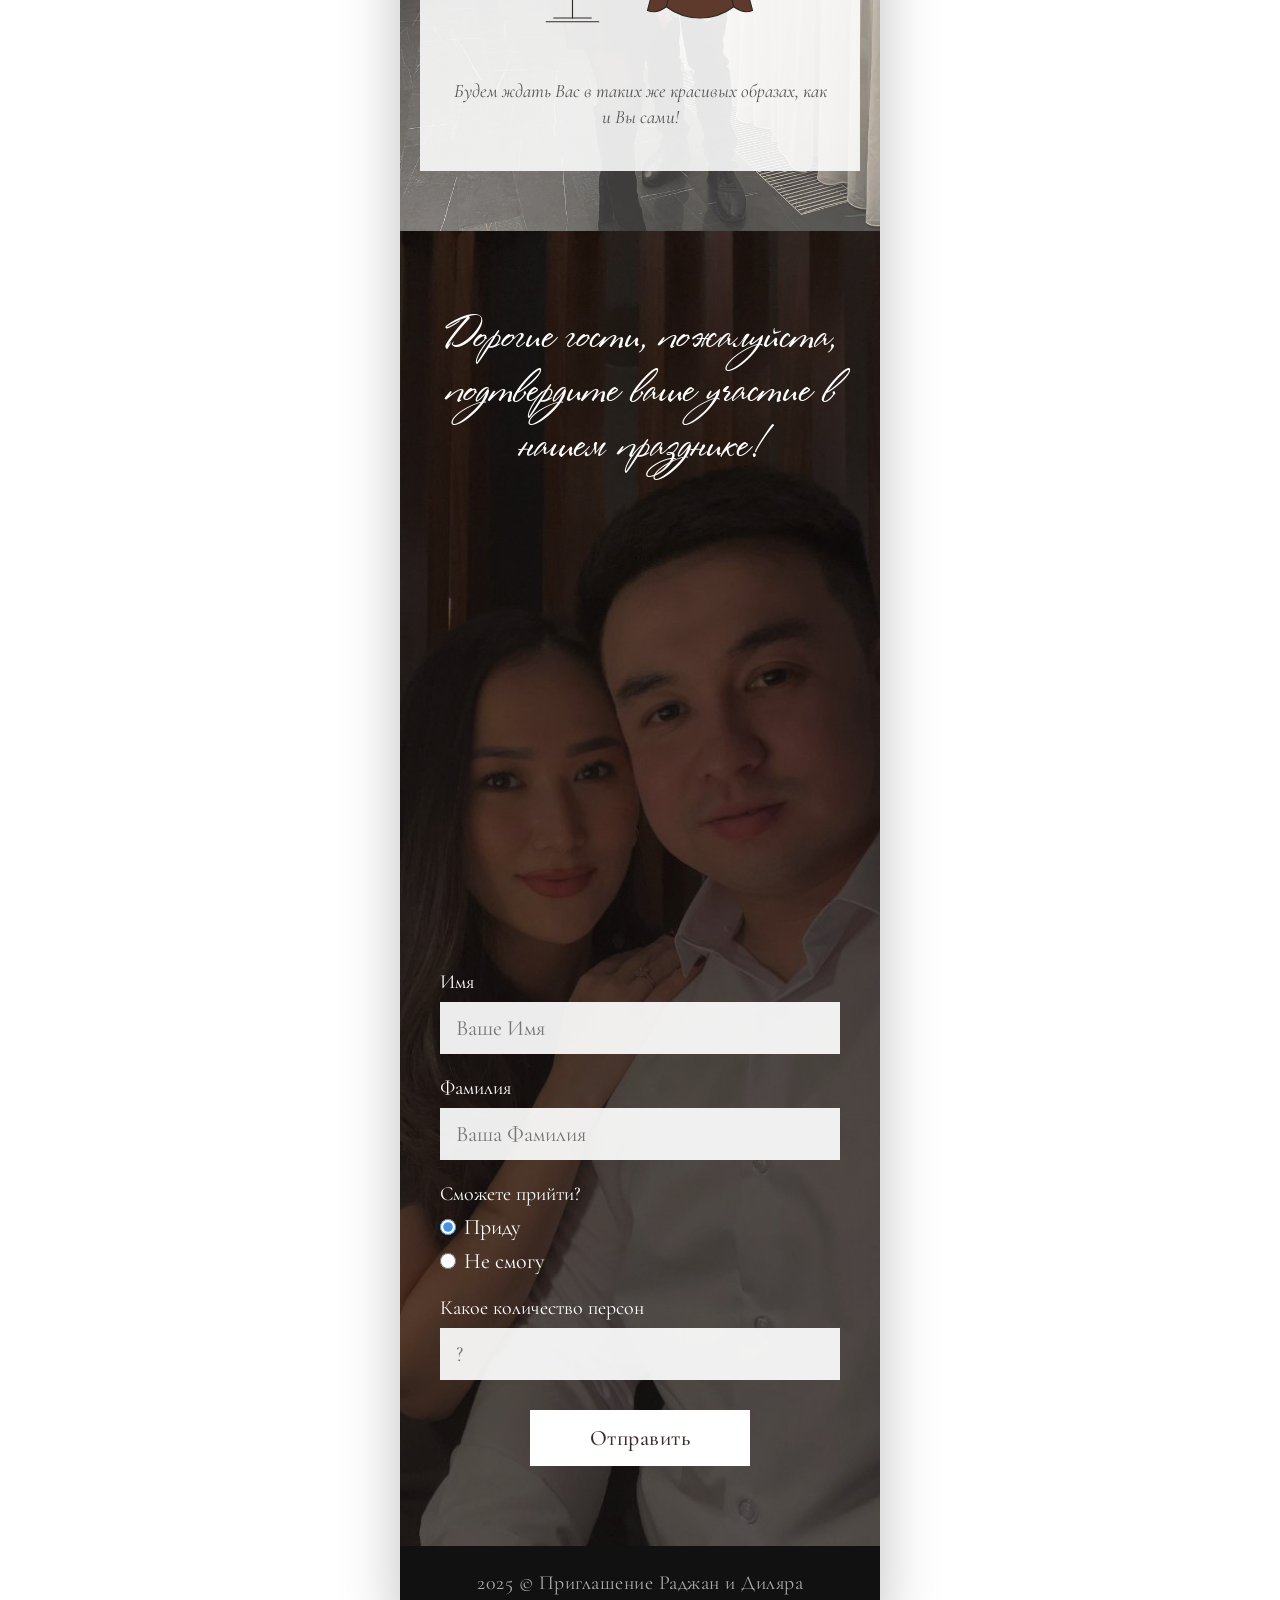
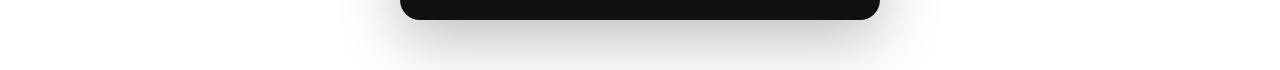
==== commit 9c490ccb: "Add files via upload" ====
--- a/index.html
+++ b/index.html
@@ -49,7 +49,7 @@
                             <defs>
                                 <path id="cp" d="M60,60 m-38,0 a38,38 0 1,1 76,0 a38,38 0 1,1 -76,0"></path>
                             </defs>
-                            <text font-size="8.5" font-family="Montserrat,sans-serif" font-weight="600" fill="#f8f5f0">
+                            <text font-size="7" font-family="Montserrat,sans-serif" font-weight="600" fill="#f8f5f0">
                                 <textPath href="#cp" startOffset="0" textLength="238.5" lengthAdjust="spacing">ВКЛЮЧИТЬ
                                     МУЗЫКУ ЗДЕСЬ • ВКЛЮЧИТЬ МУЗЫКУ ЗДЕСЬ •</textPath>
                             </text>
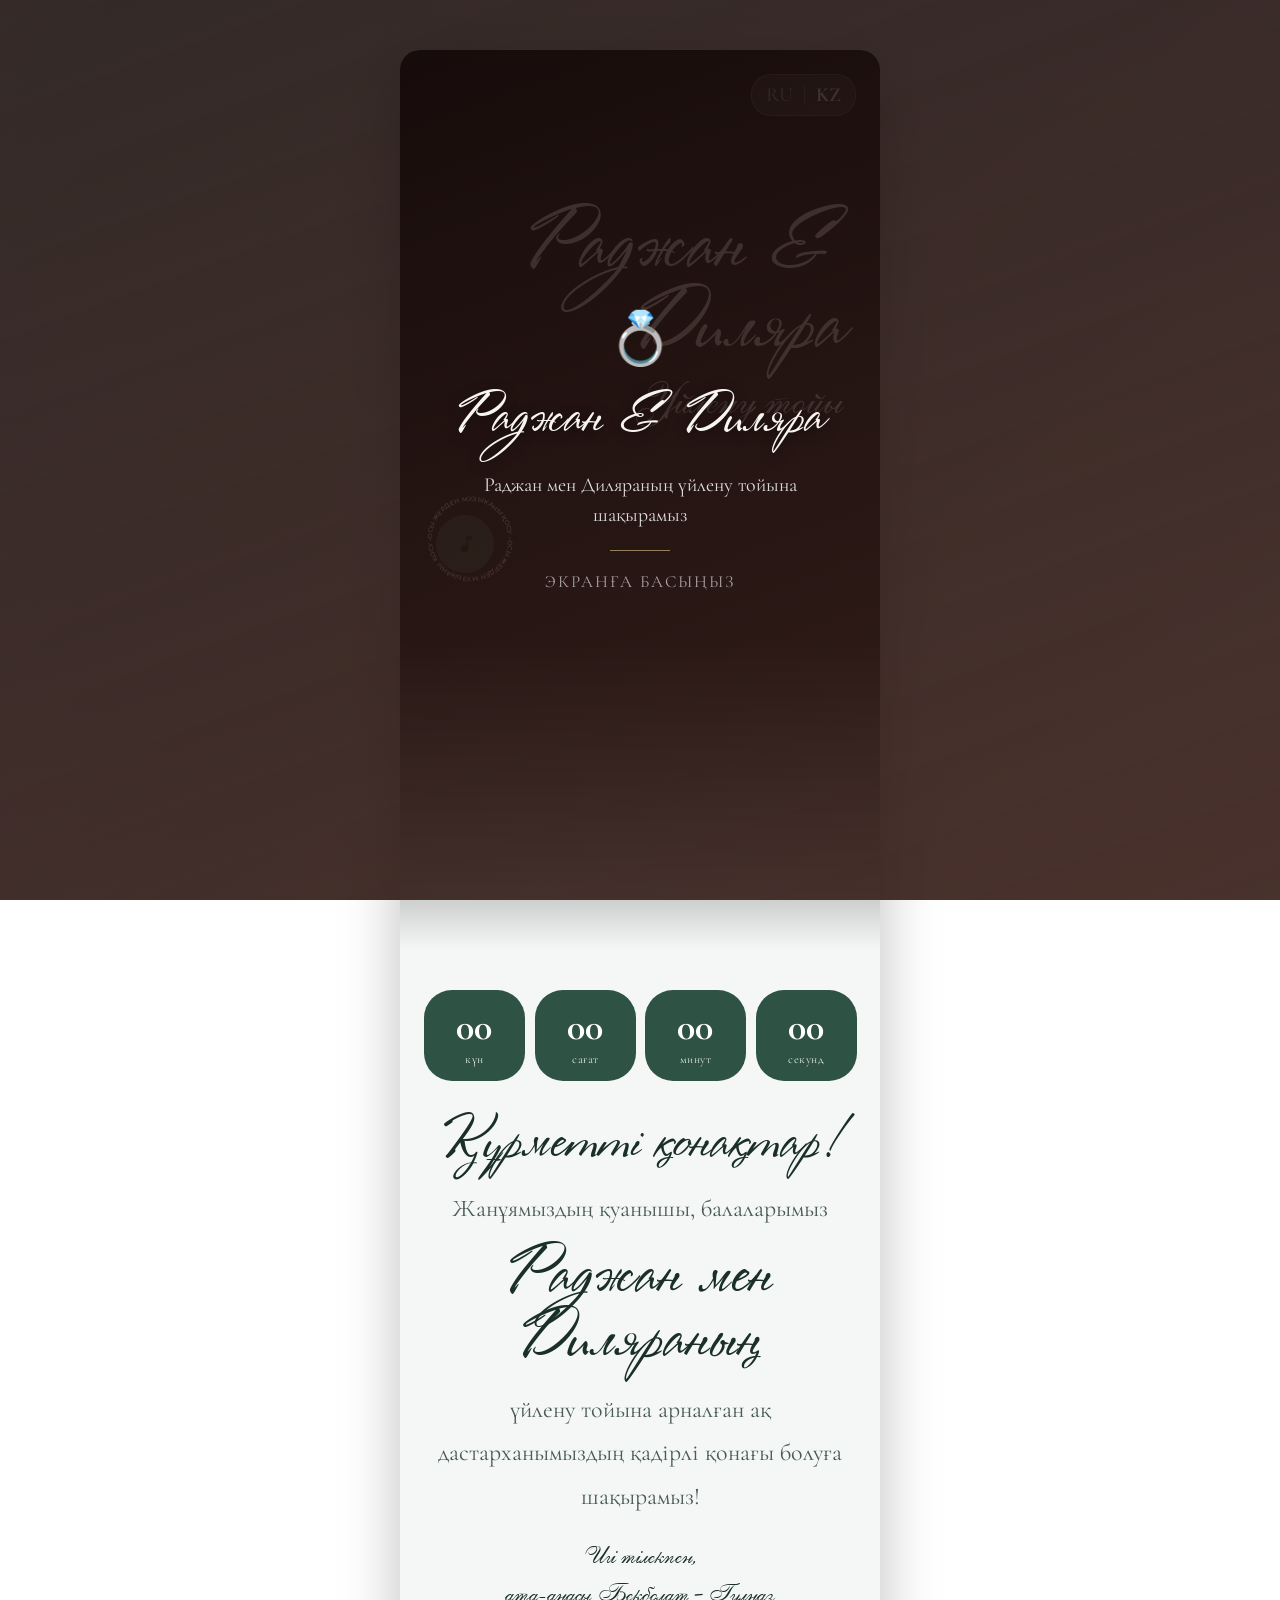
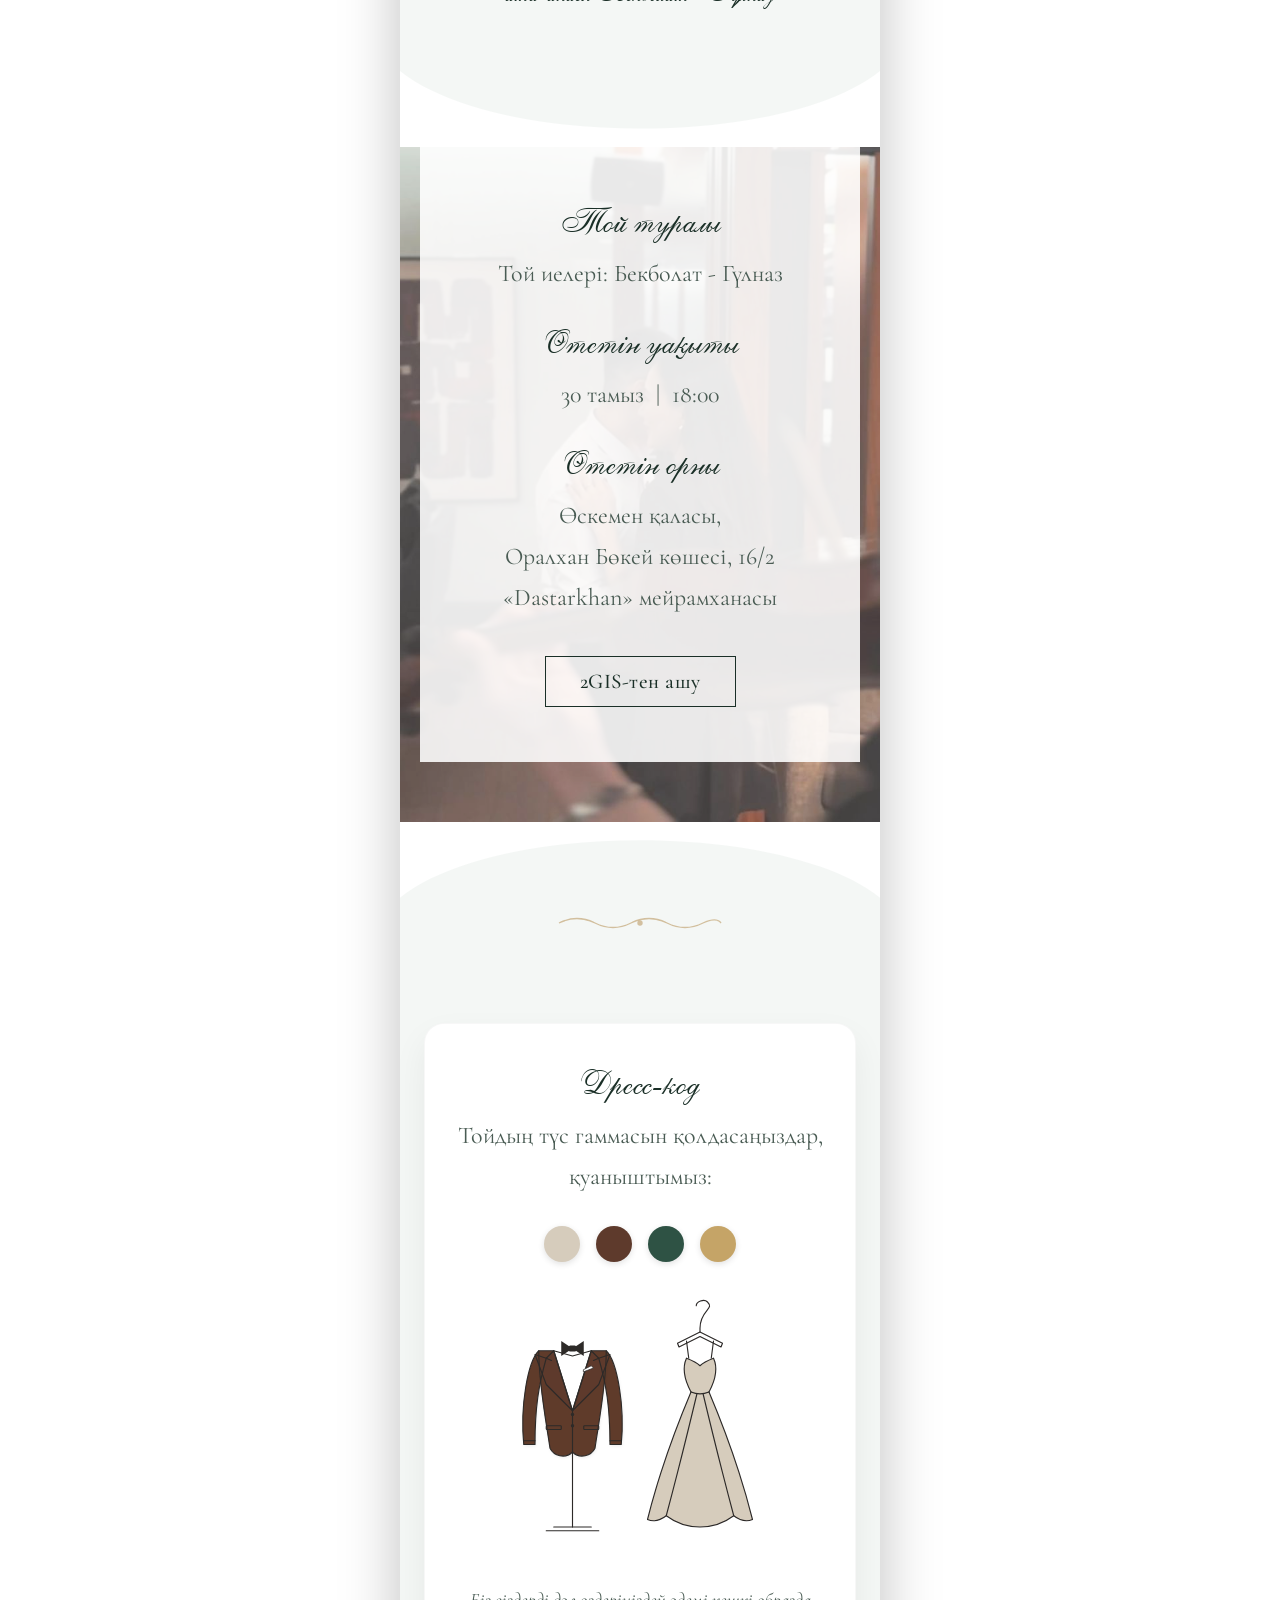
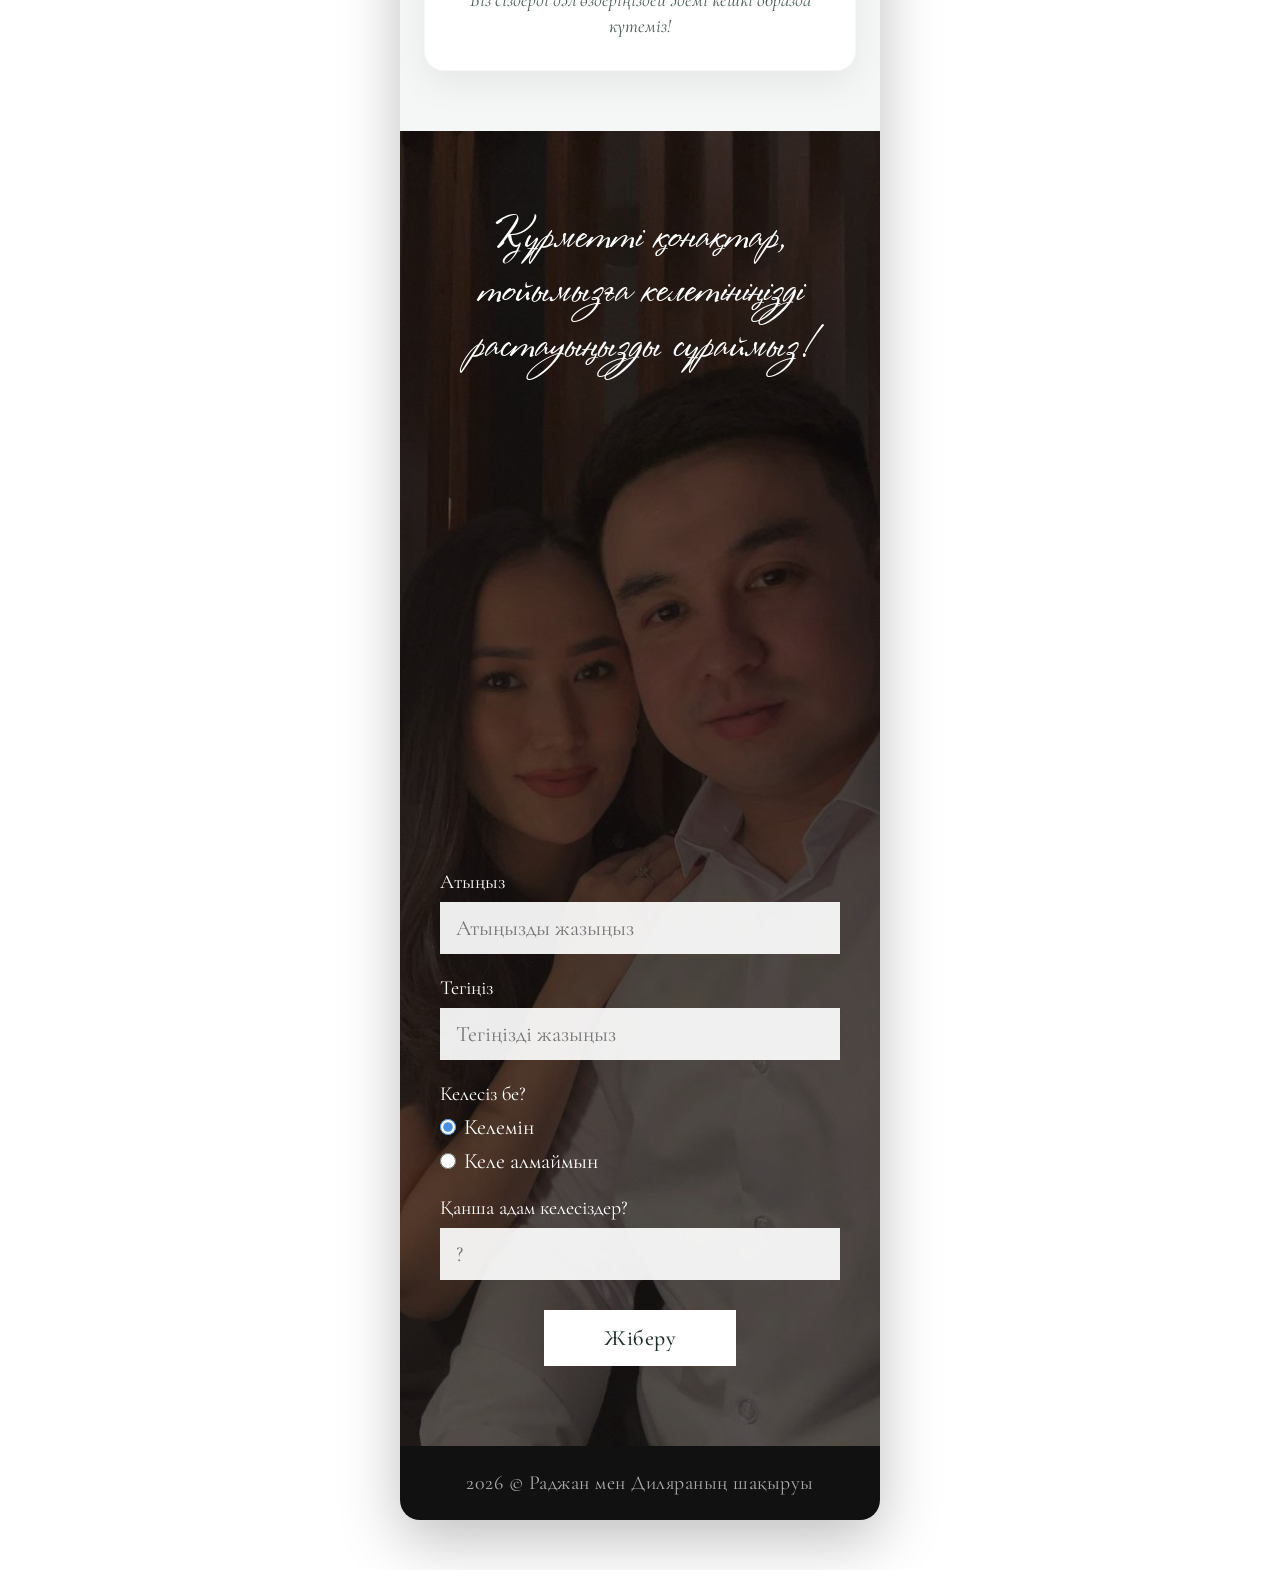
==== commit 0ffdb89a: "Add files via upload" ====
--- a/index.html
+++ b/index.html
@@ -1,16 +1,17 @@
 <!DOCTYPE html>
-<html lang="ru">
+<html lang="kk">
 
 <head>
     <meta charset="UTF-8">
     <meta name="viewport" content="width=device-width, initial-scale=1.0">
-    <title>Свадьба - Раджан и Диляра</title>
-    <meta name="description" content="Уважаемые гости! Приглашаем вас на свадьбу Раджана и Диляры. Чтобы увидеть приглашение просим вас нажать на ссылку и листать вниз">
-    
+    <title>Үйлену тойы - Раджан мен Диляра</title>
+    <meta name="description"
+        content="Уважаемые гости! Приглашаем вас на свадьбу Раджана и Диляры. Чтобы увидеть приглашение просим вас нажать на ссылку и листать вниз">
+
     <!-- Open Graph / Social Media -->
     <meta property="og:type" content="website">
     <meta property="og:title" content="Свадьба Раджана и Диляры">
-    <meta property="og:description" content="Уважаемые гости! Приглашаем вас на свадьбу Раджана и Диляры. Чтобы увидеть приглашение просим вас нажать на ссылку и листать вниз">
+    <meta property="og:description" content="Құрметті қонақтар! Сіздерді Раджан мен Диляраның үйлену тойына шақырамыз. Шақыруды көру үшін сілтемені басып, төмен қарай жылжытыңыз">
     <meta property="og:image" content="photo11.jpg">
 
     <!-- Google Fonts -->
@@ -24,13 +25,22 @@
 </head>
 
 <body>
+    <!-- SPLASH SCREEN -->
+    <div id="splash-screen">
+        <div class="splash-icon">💍</div>
+        <div class="splash-title">Раджан & Диляра</div>
+        <div class="splash-sub">Раджан мен Диляраның үйлену тойына шақырамыз</div>
+        <div class="splash-divider"></div>
+        <div class="splash-tap">Экранға басыңыз</div>
+    </div>
+
     <div class="app-container">
 
         <!-- ===== LANGUAGE SWITCHER ===== -->
         <div class="lang-switcher fade-in">
-            <a href="index.html" class="active">RU</a>
+            <a href="index_ru.html">RU</a>
             <span>|</span>
-            <a href="index_kz.html">KZ</a>
+            <a href="index.html" class="active">KZ</a>
         </div>
 
         <!-- ===== HERO ===== -->
@@ -40,7 +50,7 @@
             </video>
             <div class="hero-text">
                 <h2 class="hero-name">Раджан & Диляра</h2>
-                <h1 class="hero-title">Свадьба</h1>
+                <h1 class="hero-title">Үйлену тойы</h1>
 
                 <!-- Круговой плеер -->
                 <div class="player-wrap">
@@ -49,13 +59,13 @@
                             <defs>
                                 <path id="cp" d="M60,60 m-38,0 a38,38 0 1,1 76,0 a38,38 0 1,1 -76,0"></path>
                             </defs>
-                            <text font-size="7" font-family="Montserrat,sans-serif" font-weight="600" fill="#f8f5f0">
-                                <textPath href="#cp" startOffset="0" textLength="238.5" lengthAdjust="spacing">ВКЛЮЧИТЬ
-                                    МУЗЫКУ ЗДЕСЬ • ВКЛЮЧИТЬ МУЗЫКУ ЗДЕСЬ •</textPath>
+                            <text font-size="6.5" font-family="Montserrat,sans-serif" font-weight="600" fill="#f8f5f0">
+                                <textPath href="#cp" startOffset="0" textLength="238.5" lengthAdjust="spacing">ОСЫ
+                                    ЖЕРДЕН МУЗЫКАНЫ ҚОСУ • ОСЫ ЖЕРДЕН МУЗЫКАНЫ ҚОСУ • </textPath>
                             </text>
                         </svg>
                     </div>
-                    <button id="music-btn" class="play-btn" aria-label="Воспроизвести музыку">
+                    <button id="music-btn" class="play-btn" aria-label="Музыканы қосу">
                         <svg class="icon-play-svg" viewBox="0 0 24 24">
                             <!-- Иконка ноты -->
                             <path
@@ -79,10 +89,10 @@
             <!-- Таймер -->
             <div class="timer" id="timer">
                 <div class="timer-item"><span id="days">00</span>
-                    <p>дней</p>
+                    <p>күн</p>
                 </div>
                 <div class="timer-item"><span id="hours">00</span>
-                    <p>часов</p>
+                    <p>сағат</p>
                 </div>
                 <div class="timer-item"><span id="minutes">00</span>
                     <p>минут</p>
@@ -94,12 +104,12 @@
 
             <!-- Текст приглашения -->
             <div class="invitation-text">
-                <h3 class="script-heading">Дорогие гости!</h3>
-                <p>В нашей семье настал важный и радостный момент. Приглашаем вас разделить наше счастье на торжестве, посвященном бракосочетанию наших детей
+                <h3 class="script-heading">Құрметті қонақтар!</h3>
+                <p>Жанұямыздың қуанышы, балаларымыз
                 </p>
-                <div class="bride-name-inline">Раджан и Диляра</div>
-                <p>Приглашаем вас разделить эту радость и стать почетными гостями нашего торжества! Мы будем рады видеть вас в этот особенный для нас день.</p>
-                <p class="parents-sig">С добрыми пожеланиями,<br>родители Бекболат — Гульназ</p>
+                <div class="bride-name-inline">Раджан мен Диляраның</div>
+                <p>үйлену тойына арналған ақ дастарханымыздың қадірлі қонағы болуға шақырамыз!</p>
+                <p class="parents-sig">Игі тілекпен,<br>ата-анасы Бекболат – Гүлназ</p>
             </div>
         </section>
 
@@ -113,17 +123,17 @@
         <!-- ===== DETAILS (INFO CARD ON PHOTO) ===== -->
         <section class="details-section">
             <div class="details-card">
-                <h3 class="serif-heading">О мероприятии</h3>
-                <p class="detail-line">Организаторы: Бекболат - Гульназ</p>
-
-                <h3 class="serif-heading">Время мероприятия</h3>
-                <p class="detail-line">30 августа &nbsp;|&nbsp; 18:00</p>
-
-                <h3 class="serif-heading">Адрес мероприятия</h3>
-                <p class="detail-line">г. Усть-Каменогорск,<br>ул. Оралхан Бокей, 16/2<br>Ресторан «Dastarkhan»</p>
-
-                <a href="https://2gis.kz/ustkam/search/Оралхан%20Бокей%2016%2F2" target="_blank" class="btn-map">Открыть
-                    в 2GIS</a>
+                <h3 class="serif-heading">Той туралы</h3>
+                <p class="detail-line">Той иелері: Бекболат - Гүлназ</p>
+
+                <h3 class="serif-heading">Өтетін уақыты</h3>
+                <p class="detail-line">30 тамыз &nbsp;|&nbsp; 18:00</p>
+
+                <h3 class="serif-heading">Өтетін орны</h3>
+                <p class="detail-line">Өскемен қаласы,<br>Оралхан Бөкей көшесі, 16/2<br>«Dastarkhan» мейрамханасы</p>
+
+                <a href="https://2gis.kz/ustkam/search/Оралхан%20Бокей%2016%2F2" target="_blank"
+                    class="btn-map">2GIS-тен ашу</a>
             </div>
         </section>
 
@@ -147,21 +157,23 @@
         <section class="dresscode-section fade-in">
             <div class="detail-card-dresscode">
                 <h3 class="serif-heading">Дресс-код</h3>
-                <p class="detail-line">Мы будем рады, если вы поддержите цветовую гамму нашей свадьбы:</p>
-                
+                <p class="detail-line">Тойдың түс гаммасын қолдасаңыздар, қуаныштымыз:</p>
+
                 <div class="color-palette">
                     <div class="color-swatch" style="background:#D6CCBC;" title="Бежевый"></div>
                     <div class="color-swatch" style="background:#5E3A2C;" title="Шоколад"></div>
+                    <div class="color-swatch" style="background:#2e5244;" title="Изумрудный"></div>
+                    <div class="color-swatch" style="background:#c5a467;" title="Золотой"></div>
                 </div>
 
                 <svg id="dresscode-svg" class="dresscode-svg" viewBox="0 0 400 400" width="100%">
                     <defs>
                         <filter id="shadow" x="-10%" y="-10%" width="120%" height="120%">
-                            <feDropShadow dx="1" dy="2" stdDeviation="2" flood-opacity="0.08"/>
+                            <feDropShadow dx="1" dy="2" stdDeviation="2" flood-opacity="0.08" />
                         </filter>
                     </defs>
 
-                    <!-- ====== МУЖСКОЙ КОСТЮМ (слева) ====== -->
+                    <!-- МУЖСКОЙ КОСТЮМ (слева) -->
                     <!-- ЗАЛИВКИ ПИДЖАКА -->
                     <!-- Рукава -->
                     <path class="dresscode-fill" fill="#5E3A2C" d="M 65 105 C 50 120, 40 180, 45 230 L 60 230 C 60 180, 65 150, 75 115 Z" filter="url(#shadow)"/>
@@ -222,8 +234,7 @@
                         <line x1="75" y1="345" x2="145" y2="345"/>
                     </g>
 
-                    <!-- ====== ЖЕНСКОЕ ПЛАТЬЕ (справа) ====== -->
-
+                    <!-- ЖЕНСКОЕ ПЛАТЬЕ (справа) -->
                     <!-- ЗАЛИВКИ ПЛАТЬЯ (меняются при клике) -->
                     <path class="dresscode-fill" fill="#D6CCBC" d="M 262 115 Q 275 120 280 125 Q 285 120 298 115 C 305 130, 300 145, 292 160 Q 280 165 268 160 C 260 145, 255 130, 262 115 Z" />
                     <path class="dresscode-fill" fill="#D6CCBC" d="M 268 160 Q 280 165 292 160 Q 330 250 350 330 Q 338 335 325 325 Q 305 340 280 340 Q 255 340 235 325 Q 222 335 210 330 Q 230 250 268 160 Z" />
@@ -246,7 +257,7 @@
                     </g>
                 </svg>
 
-                <p class="dress-note">Будем ждать Вас в таких же красивых образах, как и Вы сами!</p>
+                <p class="dress-note">Біз сіздерді дәл өздеріңіздей әдемі кешкі образда күтеміз!</p>
             </div>
         </section>
 
@@ -254,55 +265,55 @@
         <!-- ===== RSVP (FORM ON PHOTO) ===== -->
         <section class="rsvp-section">
             <div class="rsvp-inner">
-                <h2 class="rsvp-title">Дорогие гости, пожалуйста, подтвердите ваше участие в нашем празднике!</h2>
+                <h2 class="rsvp-title">Құрметті қонақтар, тойымызға келетініңізді растауыңызды сұраймыз!</h2>
 
                 <form id="rsvp-form">
                     <div class="field-group">
-                        <label>Имя</label>
-                        <input type="text" id="first-name" name="first_name" placeholder="Ваше Имя" required>
+                        <label>Атыңыз</label>
+                        <input type="text" id="first-name" name="first_name" placeholder="Атыңызды жазыңыз" required>
                     </div>
 
                     <div class="field-group">
-                        <label>Фамилия</label>
-                        <input type="text" id="last-name" name="last_name" placeholder="Ваша Фамилия" required>
+                        <label>Тегіңіз</label>
+                        <input type="text" id="last-name" name="last_name" placeholder="Тегіңізді жазыңыз" required>
                     </div>
 
                     <div class="field-group">
-                        <label>Сможете прийти?</label>
+                        <label>Келесіз бе?</label>
                         <label class="radio-row">
-                            <input type="radio" name="attendance" value="Приду" checked>
-                            <span class="radio-dot"></span> Приду
+                            <input type="radio" name="attendance" value="Келемін" checked>
+                            <span class="radio-dot"></span> Келемін
                         </label>
                         <label class="radio-row">
-                            <input type="radio" name="attendance" value="Не смогу">
-                            <span class="radio-dot"></span> Не смогу
+                            <input type="radio" name="attendance" value="Келе алмаймын">
+                            <span class="radio-dot"></span> Келе алмаймын
                         </label>
                     </div>
 
                     <div class="field-group" id="persons-group">
-                        <label>Какое количество персон</label>
+                        <label>Қанша адам келесіздер?</label>
                         <input type="number" id="persons" name="persons" placeholder="?" min="1">
                     </div>
 
                     <div class="submit-wrap">
-                        <button type="submit" class="btn-submit">Отправить</button>
+                        <button type="submit" class="btn-submit">Жіберу</button>
                     </div>
                 </form>
 
                 <div id="form-success" class="hidden success-msg">
-                    <p>Спасибо! Ваш ответ успешно записан. 🎉</p>
+                    <p>Рақмет! Сіздің жауабыңыз қабылданды. 🎉</p>
                 </div>
             </div>
         </section>
 
         <!-- ===== FOOTER ===== -->
         <footer class="site-footer">
-            <p>2025 © Приглашение Раджан и Диляра</p>
+            <p>2026 © Раджан мен Диляраның шақыруы</p>
         </footer>
 
     </div><!-- /app-container -->
 
-    <script src="script.js"></script>
+    <script src="script_kz.js"></script>
 </body>
 
 </html>
--- a/style.css
+++ b/style.css
@@ -30,16 +30,17 @@
    CSS Переменные
    ============================ */
 :root {
-    --brown: #7c605a;
-    /* таймер, акцент */
-    --dark-text: #3d2b27;
-    /* основной тёмный текст */
-    --body-text: #555555;
+    --brown: #2e5244;
+    /* Глубокий изумрудный (заменит коричневый акцент и таймер) */
+    --dark-text: #1a2f27;
+    /* Очень темный зеленый для заголовков */
+    --body-text: #4a5c54;
+    /* Приглушенный серо-зеленый для основного текста */
     --white: #ffffff;
-    --bg-cream: #f8f5f0;
-    /* кремовый фон белой секции */
-    --gold: #c5a87a;
-    /* декоративный золотистый */
+    --bg-cream: #f4f7f5;
+    /* Слегка прохладный кремово-жемчужный фон */
+    --gold: #c5a467;
+    /* Более яркое золото для контраста с зеленым */
     --font-script: 'KZ Rosa Marena', 'Great Vibes', cursive;
     --font-script2: 'AsylbekM02Shelley', 'Marck Script', cursive;
     --font-serif: 'Playfair Display', serif;
@@ -75,6 +76,71 @@
 
 .hidden {
     display: none !important;
+}
+
+/* ============================
+   SPLASH SCREEN
+   ============================ */
+#splash-screen {
+    position: fixed;
+    inset: 0;
+    z-index: 9999;
+    display: flex;
+    flex-direction: column;
+    align-items: center;
+    justify-content: center;
+    background: linear-gradient(160deg, rgba(20,10,10,0.85) 0%, rgba(60,35,30,0.92) 100%);
+    cursor: pointer;
+    transition: opacity 0.6s ease;
+    text-align: center;
+    padding: 40px 30px;
+    gap: 20px;
+}
+
+#splash-screen .splash-icon {
+    font-size: 52px;
+    animation: splash-pulse 2s ease-in-out infinite;
+}
+
+@keyframes splash-pulse {
+    0%, 100% { transform: scale(1); opacity: 1; }
+    50% { transform: scale(1.12); opacity: 0.75; }
+}
+
+#splash-screen .splash-title {
+    font-family: var(--font-script);
+    font-size: 54px;
+    color: #f8f5f0;
+    line-height: 1.1;
+    text-shadow: 0 2px 12px rgba(0,0,0,0.5);
+}
+
+#splash-screen .splash-sub {
+    font-family: var(--font-sans);
+    font-size: 20px;
+    color: rgba(255,255,255,0.85);
+    line-height: 1.5;
+    max-width: 340px;
+}
+
+#splash-screen .splash-divider {
+    width: 60px;
+    height: 1px;
+    background: rgba(197,168,122,0.7);
+}
+
+#splash-screen .splash-tap {
+    font-family: var(--font-sans);
+    font-size: 17px;
+    color: rgba(255,255,255,0.6);
+    letter-spacing: 2px;
+    text-transform: uppercase;
+    animation: splash-blink 1.8s ease-in-out infinite;
+}
+
+@keyframes splash-blink {
+    0%, 100% { opacity: 0.35; }
+    50% { opacity: 1; }
 }
 
 /* ============================
@@ -1103,26 +1169,30 @@
    DRESS CODE (INTERACTIVE)
    ============================ */
 .dresscode-section {
-    background: url('photo3.jpg') center center / cover no-repeat;
-    background-attachment: local;
-    padding: 0 0 60px;
     position: relative;
+    background-color: var(--bg-cream);
+    padding: 60px 24px;
+    display: flex;
+    flex-direction: column;
+    align-items: center;
 }
 
 .dresscode-section::before {
-    content: '';
-    position: absolute;
-    inset: 0;
-    background: rgba(245, 240, 235, 0.25);
+    display: none;
 }
 
 .detail-card-dresscode {
     position: relative;
     z-index: 2;
-    background: rgba(255, 255, 255, 0.88);
-    margin: 0 20px;
-    padding: 40px 28px;
+    background: #ffffff;
+    border-radius: 20px;
+    margin: 0 auto;
+    padding: 40px 24px 30px;
     text-align: center;
+    max-width: 440px;
+    width: 100%;
+    box-shadow: 0 15px 35px rgba(0,0,0,0.06);
+    border: 1px solid rgba(0,0,0,0.03);
 }
 
 .color-palette {
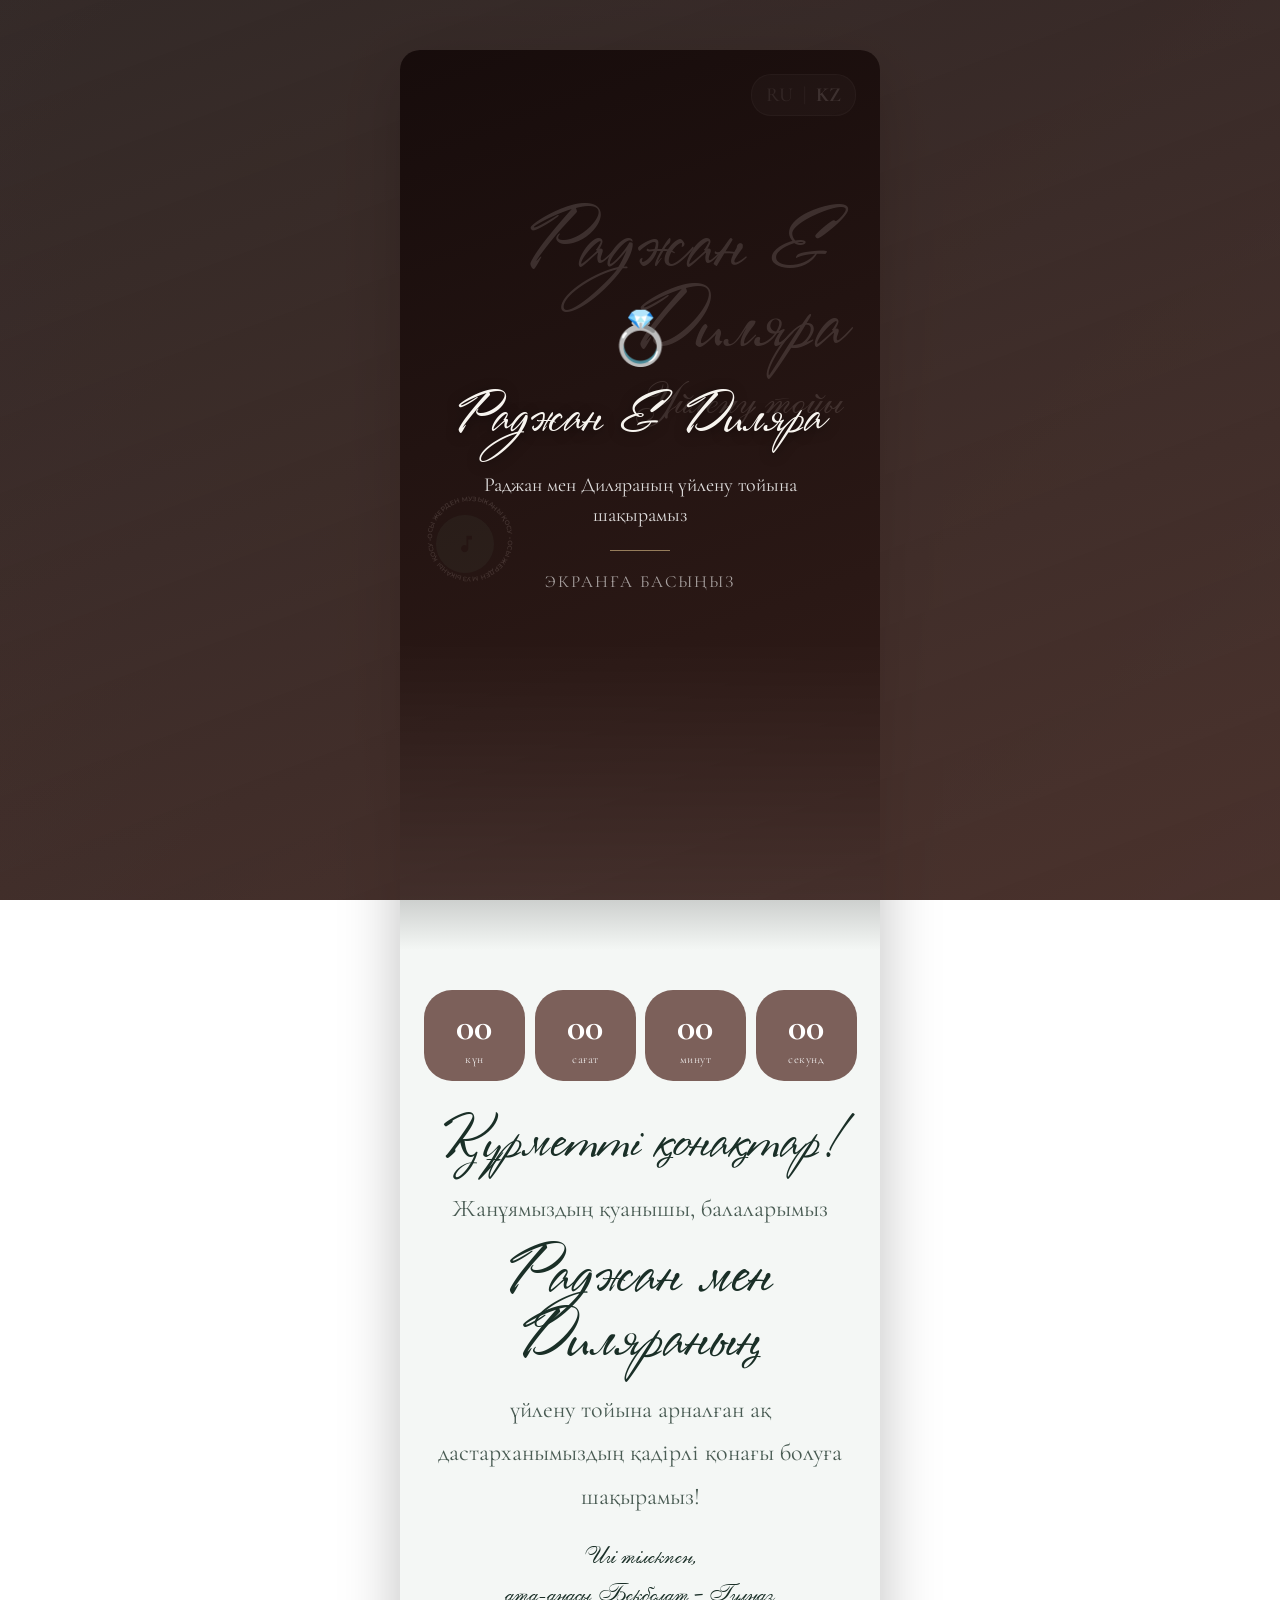
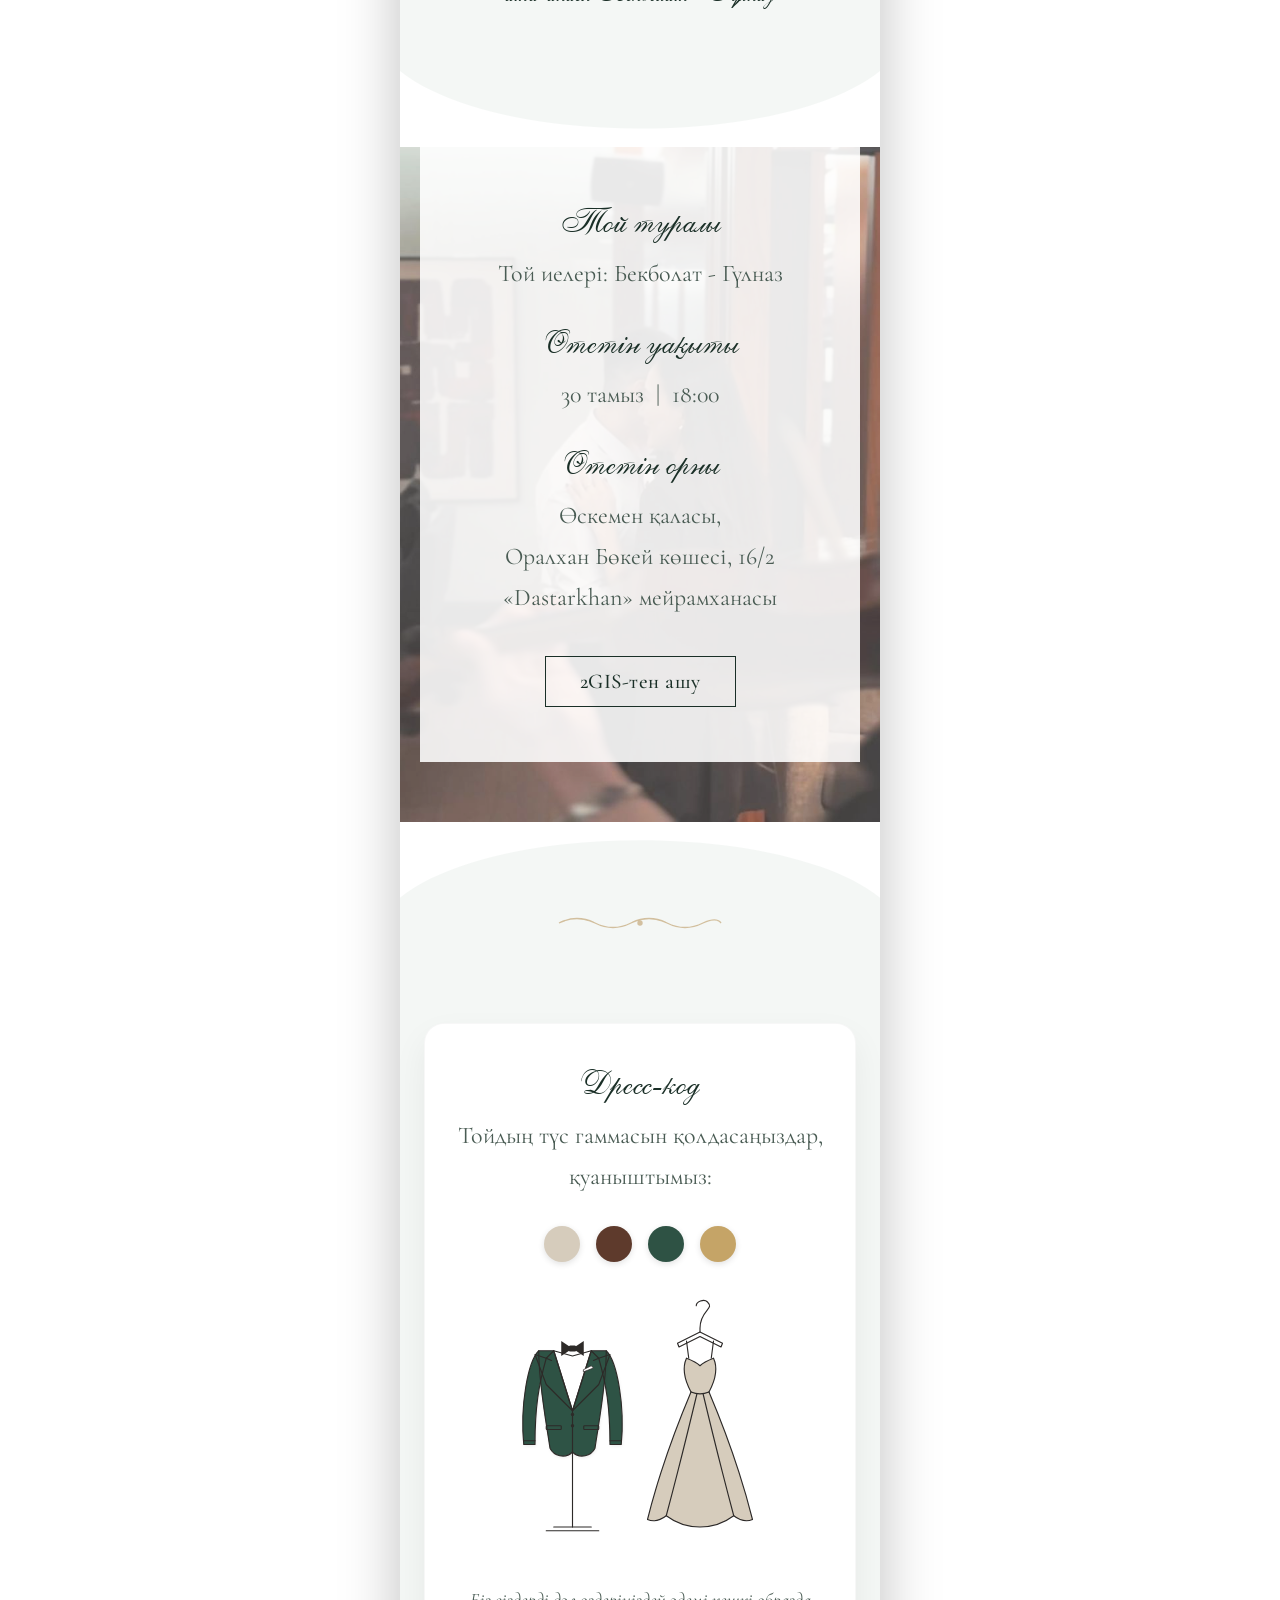
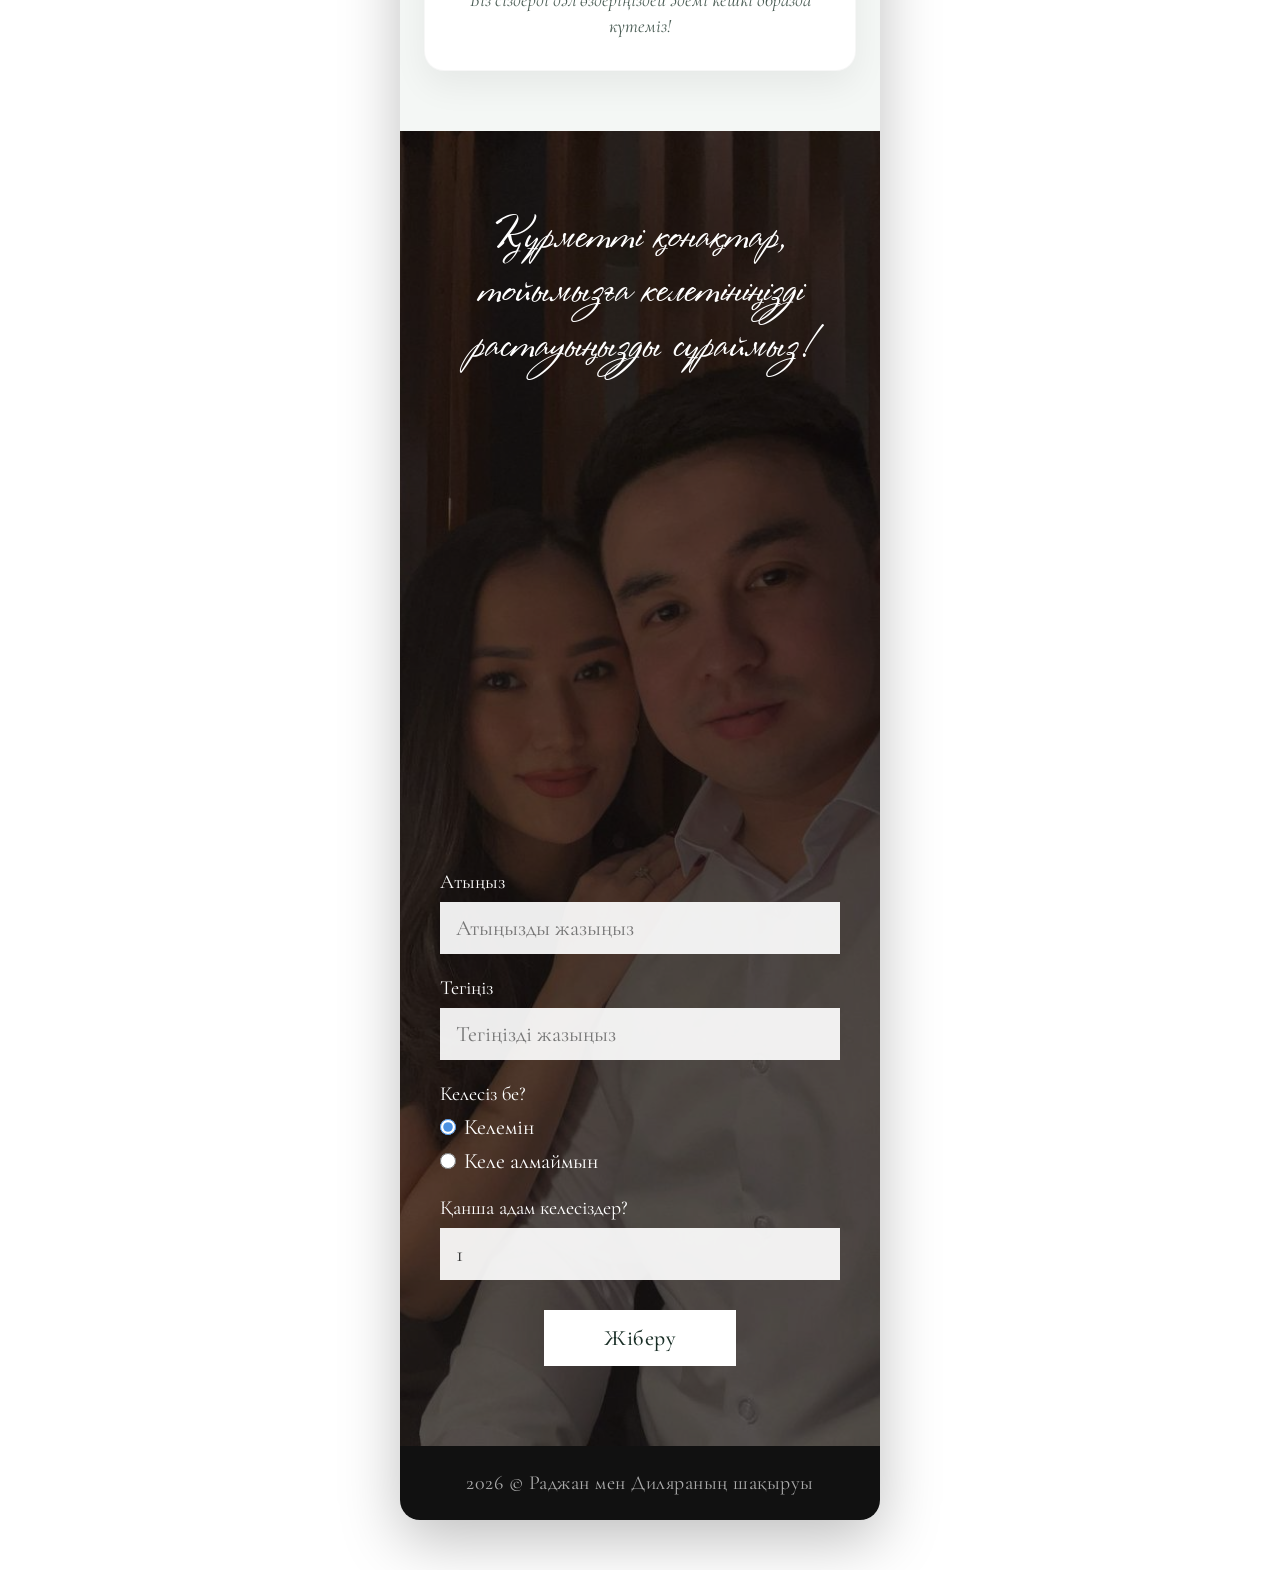
==== commit 83ebf2ac: "Add files via upload" ====
--- a/index.html
+++ b/index.html
@@ -292,7 +292,7 @@
 
                     <div class="field-group" id="persons-group">
                         <label>Қанша адам келесіздер?</label>
-                        <input type="number" id="persons" name="persons" placeholder="?" min="1">
+                        <input type="number" id="persons" name="persons" placeholder="?" min="1" value="1" required>
                     </div>
 
                     <div class="submit-wrap">
--- a/style.css
+++ b/style.css
@@ -364,7 +364,7 @@
 }
 
 .timer-item {
-    background: var(--brown);
+    background: #7c605a; /* Старый коричневый цвет */
     border-radius: 22px;
     flex: 1;
     padding: 14px 6px 12px;
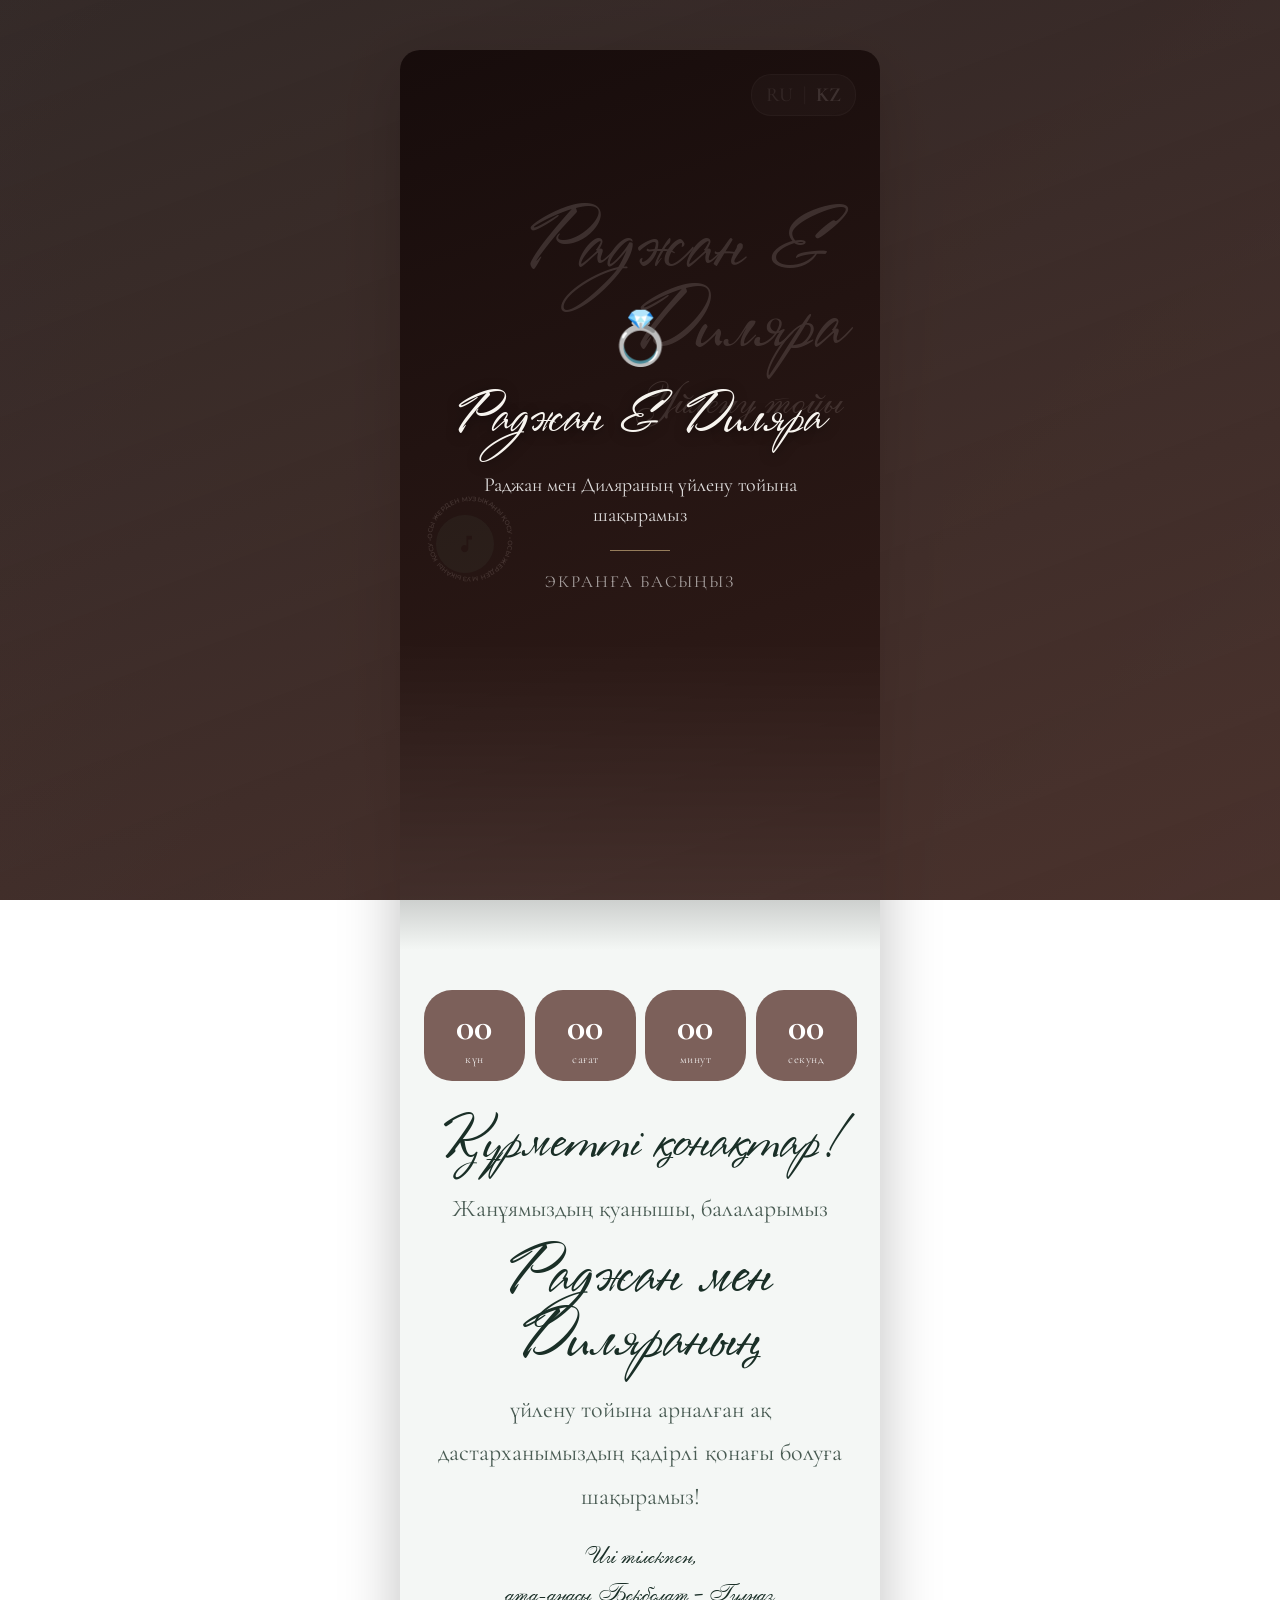
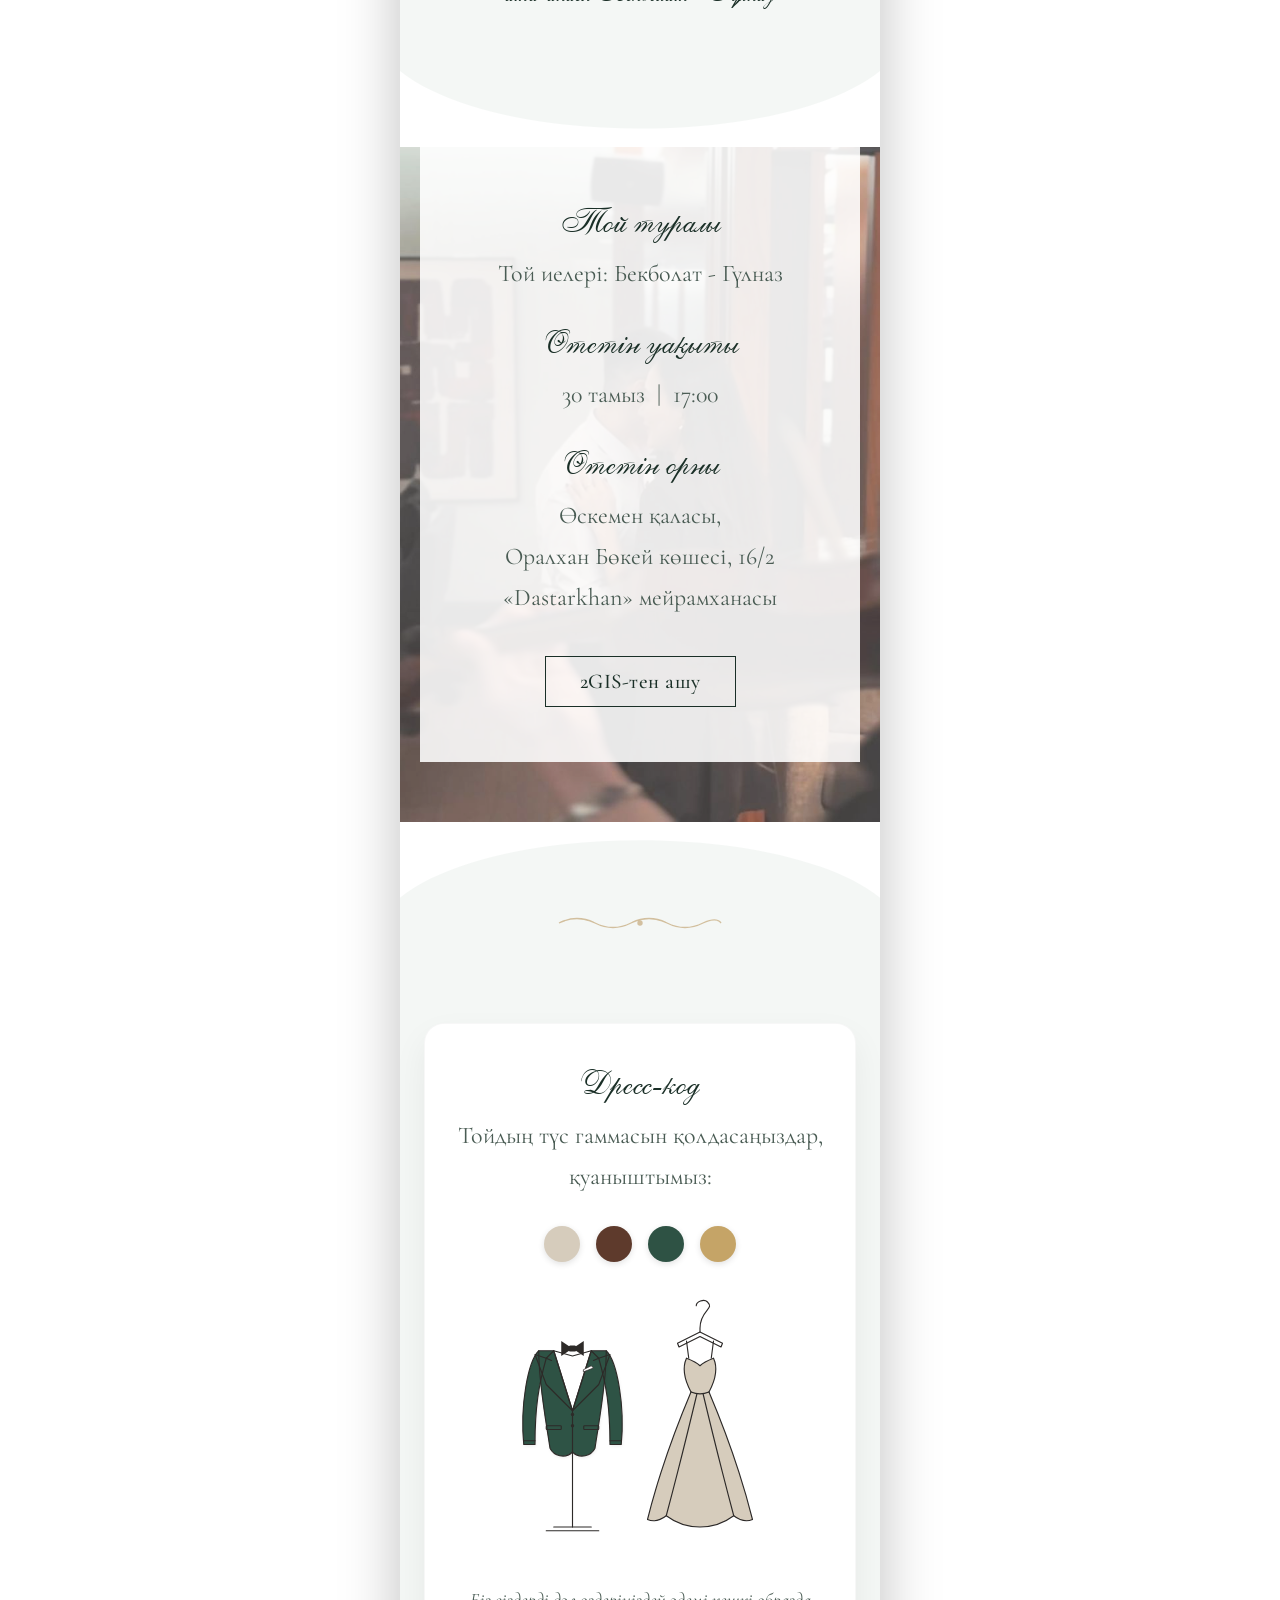
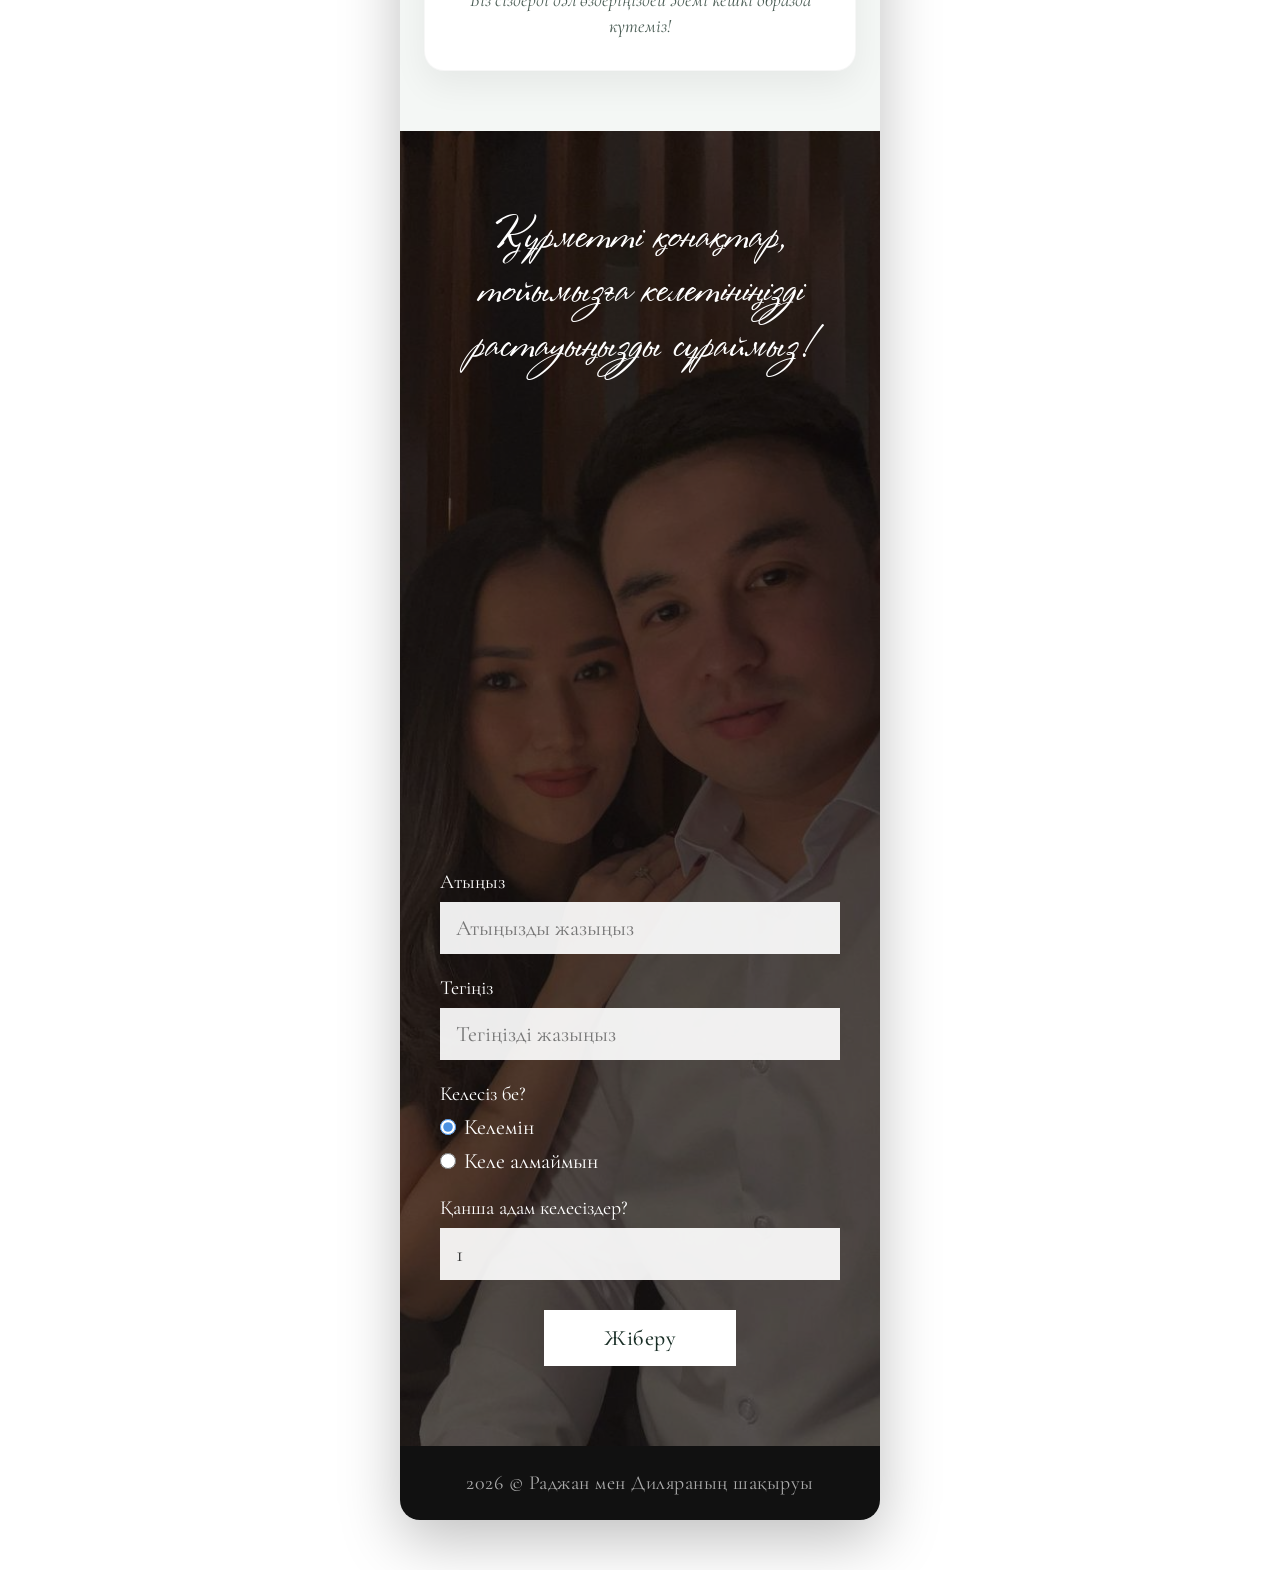
==== commit 388cde73: "index.html" ====
--- a/index.html
+++ b/index.html
@@ -127,7 +127,7 @@
                 <p class="detail-line">Той иелері: Бекболат - Гүлназ</p>
 
                 <h3 class="serif-heading">Өтетін уақыты</h3>
-                <p class="detail-line">30 тамыз &nbsp;|&nbsp; 18:00</p>
+                <p class="detail-line">30 тамыз &nbsp;|&nbsp; 17:00</p>
 
                 <h3 class="serif-heading">Өтетін орны</h3>
                 <p class="detail-line">Өскемен қаласы,<br>Оралхан Бөкей көшесі, 16/2<br>«Dastarkhan» мейрамханасы</p>
@@ -316,4 +316,4 @@
     <script src="script_kz.js"></script>
 </body>
 
-</html>+</html>
